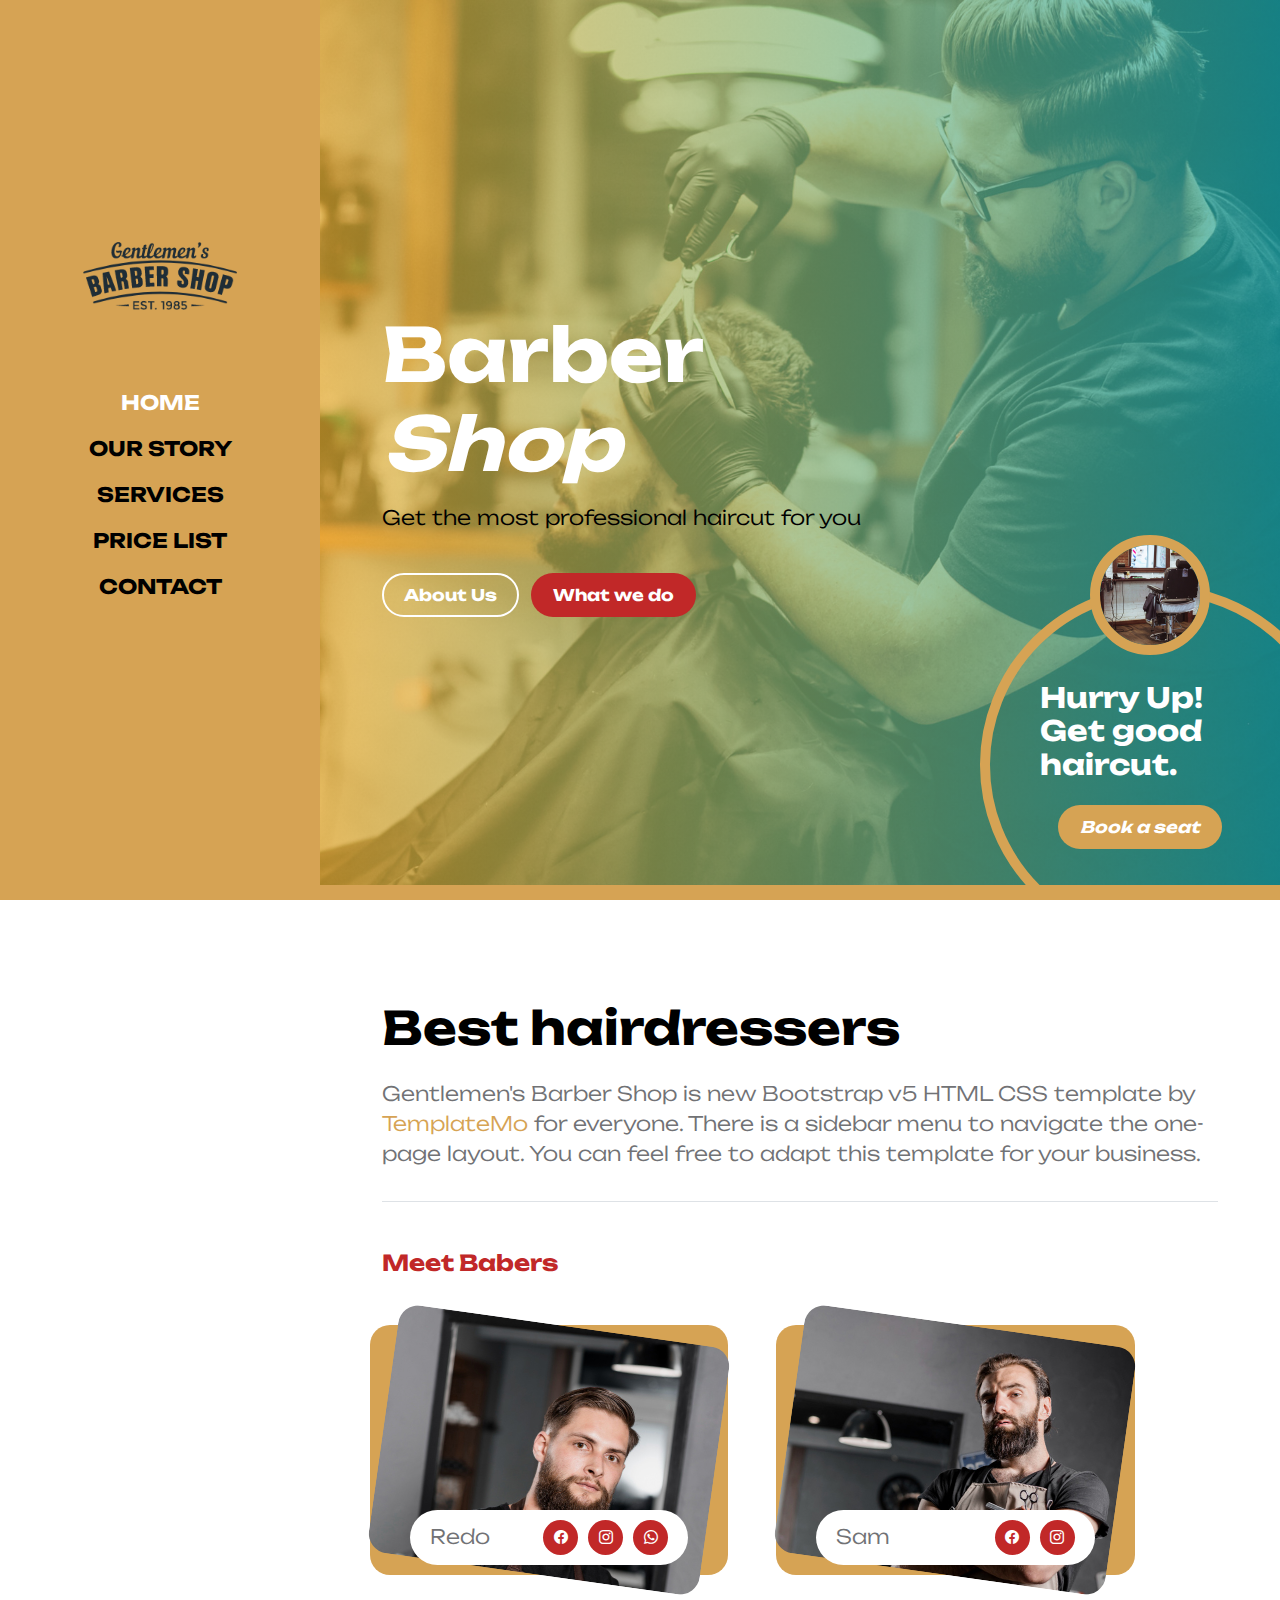
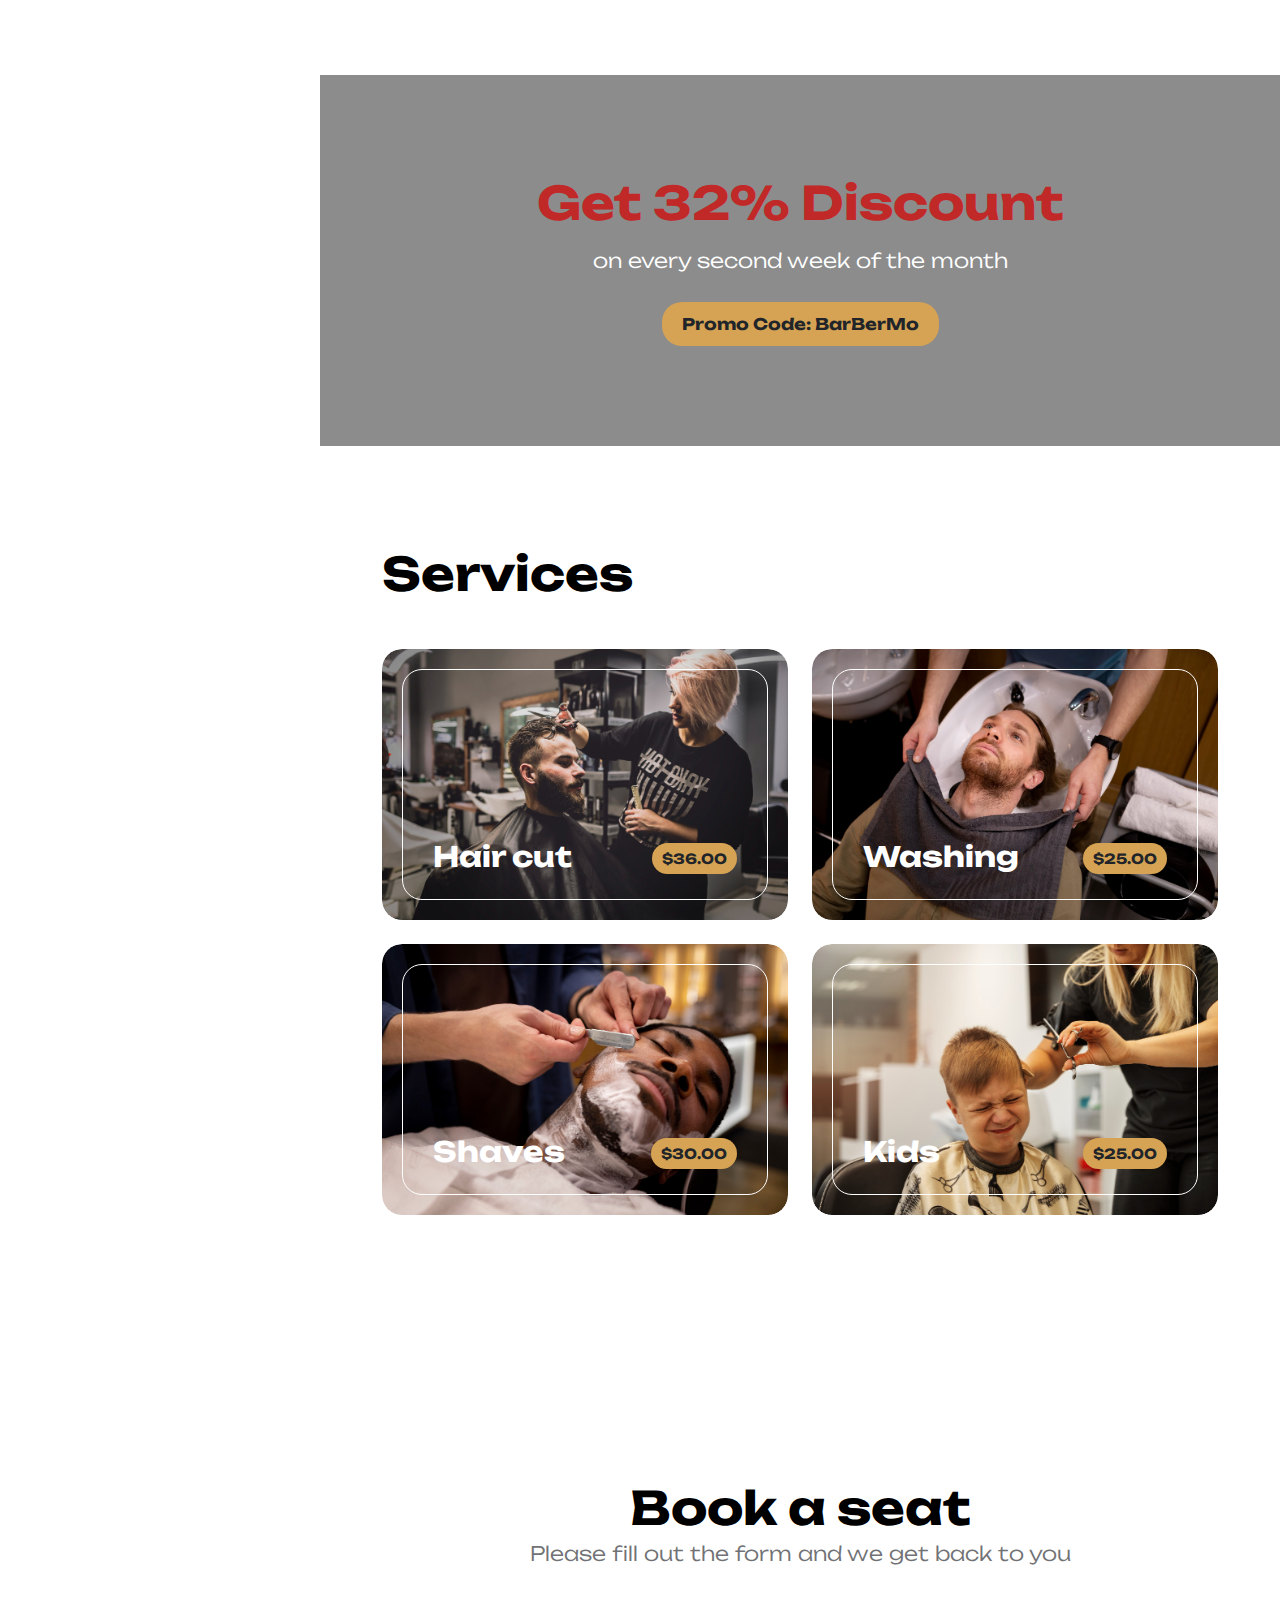
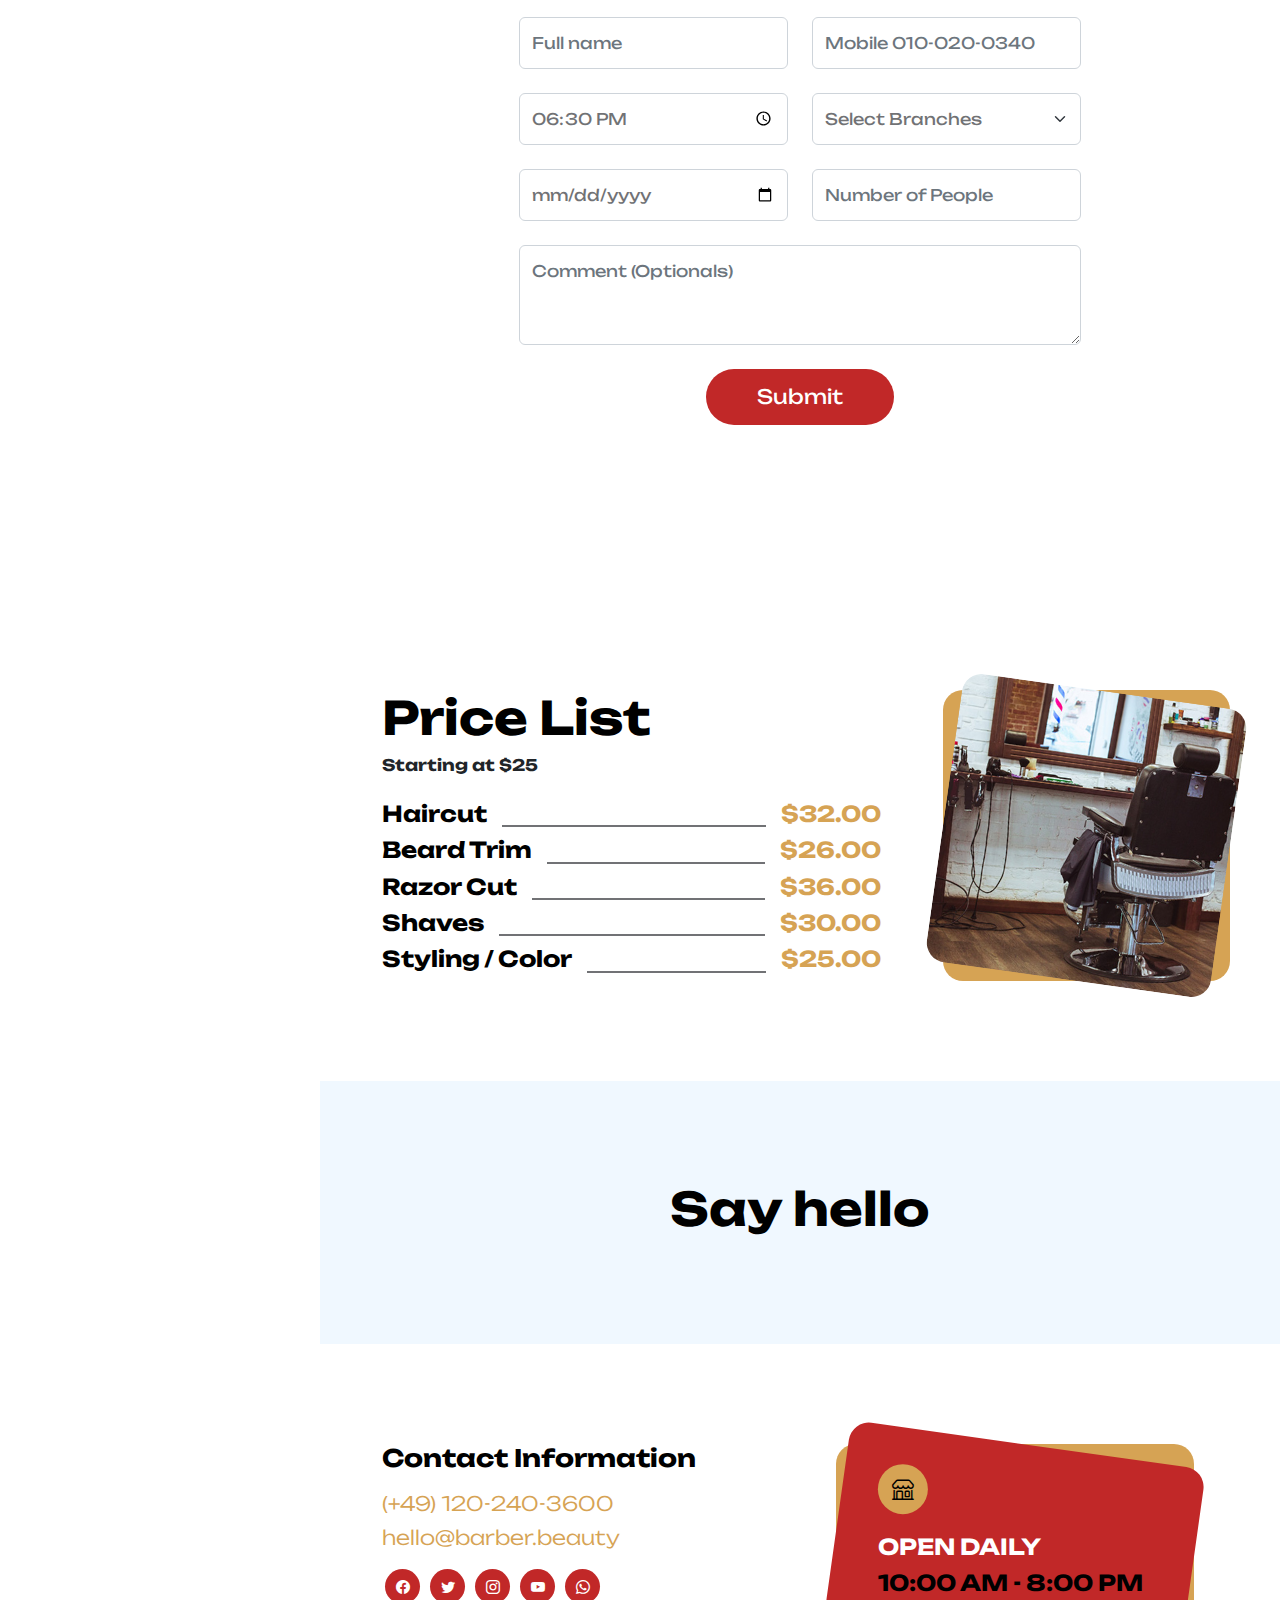
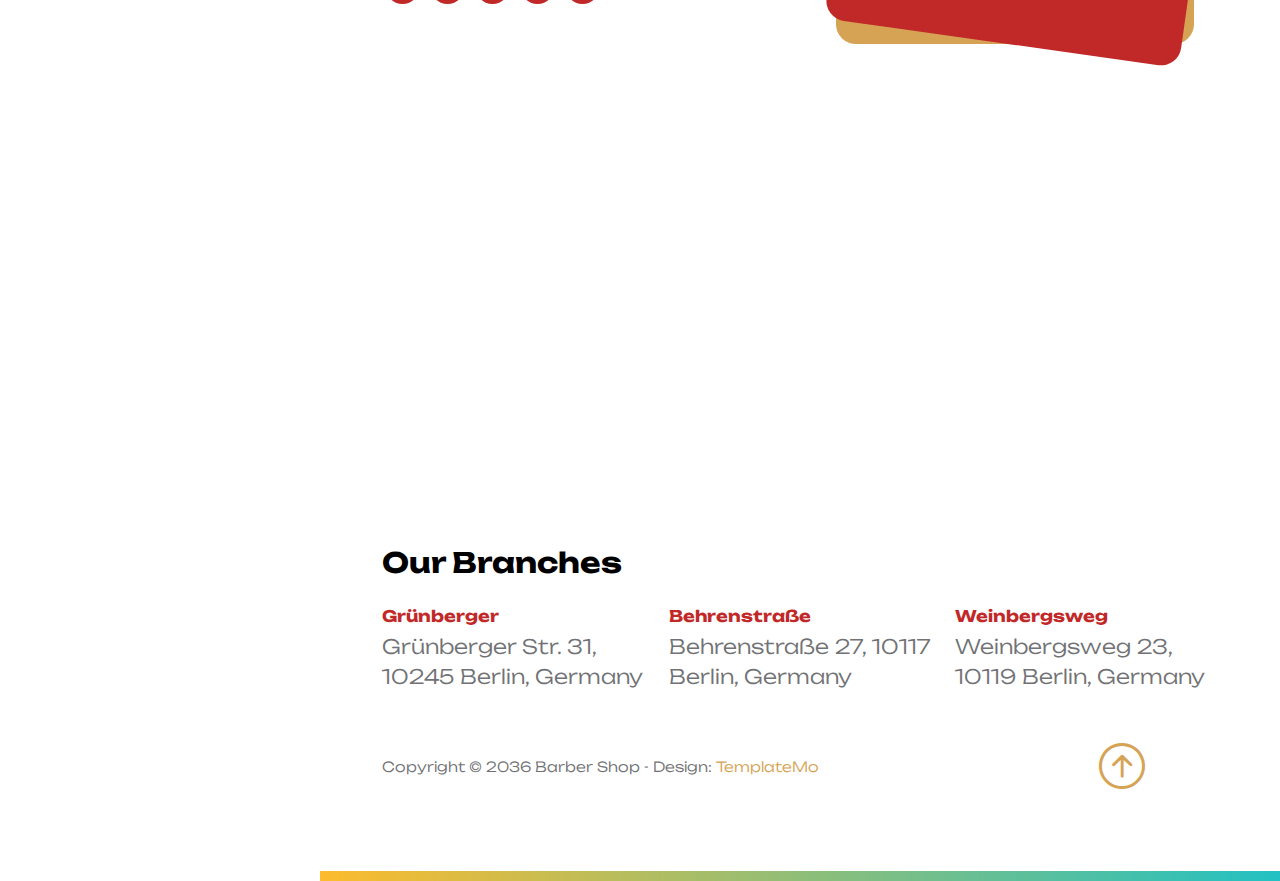
==== index.html @ 4028d5fe "Add files via upload" ====
<!doctype html>
<html lang="en">
    <head>
        <meta charset="utf-8">
        <meta name="viewport" content="width=device-width, initial-scale=1">

        <meta name="description" content="">
        <meta name="author" content="">

        <title>Gentlemen's Barber Shop - HTML CSS Template</title>

        <!-- CSS FILES -->        
        <link rel="preconnect" href="https://fonts.googleapis.com">
        
        <link rel="preconnect" href="https://fonts.gstatic.com" crossorigin>

        <link href="https://fonts.googleapis.com/css2?family=Unbounded:wght@300;500&display=swap" rel="stylesheet">

        <link href="css/bootstrap.min.css" rel="stylesheet">

        <link href="css/bootstrap-icons.css" rel="stylesheet">

        <link href="css/templatemo-barber-shop.css" rel="stylesheet">
<!--

TemplateMo 585 Barber Shop

https://templatemo.com/tm-585-barber-shop

-->
    </head>
    
    <body>

        <div class="container-fluid">
            <div class="row">

                <button class="navbar-toggler d-md-none collapsed" type="button" data-bs-toggle="collapse" data-bs-target="#sidebarMenu" aria-controls="sidebarMenu" aria-expanded="false" aria-label="Toggle navigation">
                    <span class="navbar-toggler-icon"></span>
                </button>

                <nav id="sidebarMenu" class="col-md-4 col-lg-3 d-md-block sidebar collapse p-0">

                    <div class="position-sticky sidebar-sticky d-flex flex-column justify-content-center align-items-center">
                        <a class="navbar-brand" href="index.html">
                            <img src="images/templatemo-barber-logo.png" class="logo-image img-fluid" align="">
                        </a>

                        <ul class="nav flex-column">
                            <li class="nav-item">
                                <a class="nav-link click-scroll" href="#section_1">Home</a>
                            </li>

                            <li class="nav-item">
                                <a class="nav-link click-scroll" href="#section_2">Our Story</a>
                            </li>

                            <li class="nav-item">
                                <a class="nav-link click-scroll" href="#section_3">Services</a>
                            </li>

                            <li class="nav-item">
                                <a class="nav-link click-scroll" href="#section_4">Price List</a>
                            </li>

                            <li class="nav-item">
                                <a class="nav-link click-scroll" href="#section_5">Contact</a>
                            </li>
                        </ul>
                    </div>
                </nav>
                
                <div class="col-md-8 ms-sm-auto col-lg-9 p-0">
                    <section class="hero-section d-flex justify-content-center align-items-center" id="section_1">

                            <div class="container">
                                <div class="row">

                                    <div class="col-lg-8 col-12">
                                        <h1 class="text-white mb-lg-3 mb-4"><strong>Barber <em>Shop</em></strong></h1>
                                        <p class="text-black">Get the most professional haircut for you</p>
                                        <br>
                                        <a class="btn custom-btn custom-border-btn custom-btn-bg-white smoothscroll me-2 mb-2" href="#section_2">About Us</a>

                                        <a class="btn custom-btn smoothscroll mb-2" href="#section_3">What we do</a>
                                    </div>
                                </div>
                            </div>

                            <div class="custom-block d-lg-flex flex-column justify-content-center align-items-center">
                                <img src="images/vintage-chair-barbershop.jpg" class="custom-block-image img-fluid" alt="">

                                <h4><strong class="text-white">Hurry Up! Get good haircut.</strong></h4>

                                <a href="#booking-section" class="smoothscroll btn custom-btn custom-btn-italic mt-3">Book a seat</a>
                            </div>
                    </section>


                    <section class="about-section section-padding" id="section_2">
                        <div class="container">
                            <div class="row">

                                <div class="col-lg-12 col-12 mx-auto">
                                    <h2 class="mb-4">Best hairdressers</h2>

                                    <div class="border-bottom pb-3 mb-5">
                                        <p>Gentlemen's Barber Shop is new Bootstrap v5 HTML CSS template by <a href="https://templatemo.com/page/1" target="_blank">TemplateMo</a> for everyone. There is a sidebar menu to navigate the one-page layout. You can feel free to adapt this template for your business.</p>
                                    </div>
                                </div>

                                    <h6 class="mb-5">Meet Babers</h6>

                                        <div class="col-lg-5 col-12 custom-block-bg-overlay-wrap me-lg-5 mb-5 mb-lg-0">
                                            <img src="images/barber/portrait-male-hairdresser-with-scissors.jpg" class="custom-block-bg-overlay-image img-fluid" alt="">

                                            <div class="team-info d-flex align-items-center flex-wrap">
                                                <p class="mb-0">Redo</p>

                                                <ul class="social-icon ms-auto">
                                                    <li class="social-icon-item">
                                                        <a href="#" class="social-icon-link bi-facebook">
                                                        </a>
                                                    </li>

                                                    <li class="social-icon-item">
                                                        <a href="#" class="social-icon-link bi-instagram">
                                                        </a>
                                                    </li>

                                                    <li class="social-icon-item">
                                                        <a href="#" class="social-icon-link bi-whatsapp">
                                                        </a>
                                                    </li>
                                                </ul>
                                            </div>
                                        </div>

                                        <div class="col-lg-5 col-12 custom-block-bg-overlay-wrap mt-4 mt-lg-0 mb-5 mb-lg-0">
                                            <img src="images/barber/portrait-mid-adult-bearded-male-barber-with-folded-arms.jpg" class="custom-block-bg-overlay-image img-fluid" alt="">

                                            <div class="team-info d-flex align-items-center flex-wrap">
                                                <p class="mb-0">Sam</p>

                                                <ul class="social-icon ms-auto">
                                                    <li class="social-icon-item">
                                                        <a href="#" class="social-icon-link bi-facebook">
                                                        </a>
                                                    </li>

                                                    <li class="social-icon-item">
                                                        <a href="#" class="social-icon-link bi-instagram">
                                                        </a>
                                                    </li>
                                                </ul>
                                            </div>
                                </div>

                            </div>
                        </div>
                    </section>

                    <section class="featured-section section-padding">
                        <div class="section-overlay"></div>

                        <div class="container">
                            <div class="row">

                                <div class="col-lg-10 col-12 mx-auto">
                                    <h2 class="mb-3">Get 32% Discount</h2>

                                    <p>on every second week of the month</p>

                                    <strong>Promo Code: BarBerMo</strong>
                                </div>

                            </div>
                        </div>
                    </section>


                    <section class="services-section section-padding" id="section_3">
                        <div class="container">
                            <div class="row">

                                <div class="col-lg-12 col-12">
                                    <h2 class="mb-5">Services</h2>
                                </div>

                                <div class="col-lg-6 col-12 mb-4">
                                    <div class="services-thumb">
                                        <img src="images/services/woman-cutting-hair-man-salon.jpg" class="services-image img-fluid" alt="">

                                        <div class="services-info d-flex align-items-end">
                                            <h4 class="mb-0">Hair cut</h4>

                                            <strong class="services-thumb-price">$36.00</strong>
                                        </div>
                                    </div>
                                </div>

                                <div class="col-lg-6 col-12 mb-4">
                                    <div class="services-thumb">
                                        <img src="images/services/hairdresser-grooming-their-client.jpg" class="services-image img-fluid" alt="">

                                        <div class="services-info d-flex align-items-end">
                                            <h4 class="mb-0">Washing</h4>

                                            <strong class="services-thumb-price">$25.00</strong>
                                        </div>
                                    </div>
                                </div>

                                <div class="col-lg-6 col-12 mb-4 mb-lg-0">
                                    <div class="services-thumb">
                                        <img src="images/services/hairdresser-grooming-client.jpg" class="services-image img-fluid" alt="">

                                        <div class="services-info d-flex align-items-end">
                                            <h4 class="mb-0">Shaves</h4>

                                            <strong class="services-thumb-price">$30.00</strong>
                                        </div>
                                    </div>
                                </div>

                                <div class="col-lg-6 col-12">
                                    <div class="services-thumb">
                                        <img src="images/services/boy-getting-haircut-salon-front-view.jpg" class="services-image img-fluid" alt="">

                                        <div class="services-info d-flex align-items-end">
                                            <h4 class="mb-0">Kids</h4>

                                            <strong class="services-thumb-price">$25.00</strong>
                                        </div>
                                    </div>
                                </div>

                            </div>
                        </div>
                    </section>

                    <section class="booking-section section-padding" id="booking-section">
                    <div class="container">
                        <div class="row">

                            <div class="col-lg-10 col-12 mx-auto">
                                <form action="#" method="post" class="custom-form booking-form" id="bb-booking-form" role="form">
                                    <div class="text-center mb-5">
                                        <h2 class="mb-1">Book a seat</h2>

                                        <p>Please fill out the form and we get back to you</p>
                                    </div>

                                    <div class="booking-form-body">
                                        <div class="row">

                                            <div class="col-lg-6 col-12">
                                                <input type="text" name="bb-name" id="bb-name" class="form-control" placeholder="Full name" required>
                                            </div>

                                            <div class="col-lg-6 col-12">
                                                <input type="tel" class="form-control" name="bb-phone" placeholder="Mobile 010-020-0340" pattern="[0-9]{3}-[0-9]{3}-[0-9]{4}" required="">
                                            </div>
                                        
                                            <div class="col-lg-6 col-12">
                                                <input class="form-control" type="time" name="bb-time" value="18:30" />
                                            </div>

                                            <div class="col-lg-6 col-12">
                                                <select class="form-select form-control" name="bb-branch" id="bb-branch" aria-label="Default select example">
                                                    <option selected="">Select Branches</option>
                                                    <option value="Grünberger">Grünberger</option>
                                                    <option value="Behrenstraße">Behrenstraße</option>
                                                    <option value="Weinbergsweg">Weinbergsweg</option>
                                                </select>

                                            </div>
                                            <div class="col-lg-6 col-12">
                                                <input type="date" name="bb-date" id="bb-date" class="form-control" placeholder="Date" required>
                                            </div>

                                            <div class="col-lg-6 col-12">
                                                <input type="number" name="bb-number" id="bb-number" class="form-control" placeholder="Number of People" required>
                                            </div>
                                        </div>

                                        <textarea name="bb-message" rows="3" class="form-control" id="bb-message" placeholder="Comment (Optionals)"></textarea>

                                        <div class="col-lg-4 col-md-10 col-8 mx-auto">
                                            <button type="submit" class="form-control">Submit</button>
                                        </div>
                                    </div>
                                </form>
                        </div>
                    </div>
                </section>


                    <section class="price-list-section section-padding" id="section_4">
                        <div class="container">
                            <div class="row">

                                <div class="col-lg-8 col-12">
                                    <div class="price-list-thumb-wrap">
                                        <div class="mb-4">
                                            <h2 class="mb-2">Price List</h2>

                                            <strong>Starting at $25</strong>
                                        </div>

                                        <div class="price-list-thumb">
                                            <h6 class="d-flex">
                                                Haircut
                                                <span class="price-list-thumb-divider"></span>

                                                <strong>$32.00</strong>
                                            </h6>
                                        </div>

                                        <div class="price-list-thumb">
                                            <h6 class="d-flex">
                                                Beard Trim
                                                <span class="price-list-thumb-divider"></span>

                                                <strong>$26.00</strong>
                                            </h6>
                                        </div>

                                        <div class="price-list-thumb">
                                            <h6 class="d-flex">
                                                Razor Cut
                                                <span class="price-list-thumb-divider"></span>

                                                <strong>$36.00</strong>
                                            </h6>
                                        </div>

                                        <div class="price-list-thumb">
                                            <h6 class="d-flex">
                                                Shaves
                                                <span class="price-list-thumb-divider"></span>

                                                <strong>$30.00</strong>
                                            </h6>
                                        </div>

                                        <div class="price-list-thumb">
                                            <h6 class="d-flex">
                                                Styling / Color
                                                <span class="price-list-thumb-divider"></span>

                                                <strong>$25.00</strong>
                                            </h6>
                                        </div>
                                    </div>
                                </div>

                                <div class="col-lg-4 col-12 custom-block-bg-overlay-wrap mt-5 mb-5 mb-lg-0 mt-lg-0 pt-3 pt-lg-0">
                                    <img src="images/vintage-chair-barbershop.jpg" class="custom-block-bg-overlay-image img-fluid" alt="">
                                </div>

                            </div>
                        </div>
                    </section>


                <section class="contact-section" id="section_5">
                    <div class="section-padding section-bg">
                        <div class="container">
                            <div class="row">   

                                <div class="col-lg-8 col-12 mx-auto">
                                    <h2 class="text-center">Say hello</h2>
                                </div>
                            </div>
                        </div>
                    </div>

                    <div class="section-padding">
                        <div class="container">
                            <div class="row">

                                <div class="col-lg-6 col-12">
                                    <h5 class="mb-3"><strong>Contact</strong> Information</h5>

                                    <p class="text-white d-flex mb-1">
                                        <a href="tel: 120-240-3600" class="site-footer-link">
                                            (+49) 
                                            120-240-3600
                                        </a>
                                    </p>

                                    <p class="text-white d-flex">
                                        <a href="mailto:info@yourgmail.com" class="site-footer-link">
                                            hello@barber.beauty
                                        </a>
                                    </p>

                                    <ul class="social-icon">
                                        <li class="social-icon-item">
                                            <a href="#" class="social-icon-link bi-facebook">
                                            </a>
                                        </li>
            
                                        <li class="social-icon-item">
                                            <a href="#" class="social-icon-link bi-twitter">
                                            </a>
                                        </li>
            
                                        <li class="social-icon-item">
                                            <a href="#" class="social-icon-link bi-instagram">
                                            </a>
                                        </li>

                                        <li class="social-icon-item">
                                            <a href="#" class="social-icon-link bi-youtube">
                                            </a>
                                        </li>

                                        <li class="social-icon-item">
                                            <a href="#" class="social-icon-link bi-whatsapp">
                                            </a>
                                        </li>
                                    </ul>
                                </div>

                                <div class="col-lg-5 col-12 contact-block-wrap mt-5 mt-lg-0 pt-4 pt-lg-0 mx-auto">
                                    <div class="contact-block">
                                        <h6 class="mb-0">
                                            <i class="custom-icon bi-shop me-3"></i>

                                            <strong>Open Daily</strong>

                                            <span class="ms-auto">10:00 AM - 8:00 PM</span>
                                        </h6>
                                    </div>
                                </div>

                                <div class="col-lg-12 col-12 mx-auto mt-5 pt-5">
                                    <iframe class="google-map" src="https://www.google.com/maps/embed?pb=!1m18!1m12!1m3!1d7702.122299518348!2d13.396786616231472!3d52.531268574169616!2m3!1f0!2f0!3f0!3m2!1i1024!2i768!4f13.1!3m3!1m2!1s0x47a85180d9075183%3A0xbba8c62c3dc41a7d!2sBarbabella%20Barbershop!5e1!3m2!1sen!2sth!4v1673886261201!5m2!1sen!2sth" width="100%" height="300" style="border:0;" allowfullscreen="" loading="lazy" referrerpolicy="no-referrer-when-downgrade"></iframe>
                                </div>

                            </div>
                        </div>
                    </div>
                </section>

                <footer class="site-footer">
                    <div class="container">
                        <div class="row">

                            <div class="col-lg-12 col-12">
                                <h4 class="site-footer-title mb-4">Our Branches</h4>
                            </div>

                            <div class="col-lg-4 col-md-6 col-11">
                                <div class="site-footer-thumb">
                                    <strong class="mb-1">Grünberger</strong>

                                    <p>Grünberger Str. 31, 10245 Berlin, Germany</p>
                                </div>
                            </div>

                            <div class="col-lg-4 col-md-6 col-11">
                                <div class="site-footer-thumb">
                                    <strong class="mb-1">Behrenstraße</strong>

                                    <p>Behrenstraße 27, 10117 Berlin, Germany</p>
                                </div>
                            </div>

                            <div class="col-lg-4 col-md-6 col-11">
                                <strong class="mb-1">Weinbergsweg</strong>

                                <p>Weinbergsweg 23, 10119 Berlin, Germany</p>
                            </div>
                        </div>
                    </div>

                    <div class="site-footer-bottom">
                        <div class="container">
                            <div class="row align-items-center">

                                <div class="col-lg-8 col-12 mt-4">
                                    <p class="copyright-text mb-0">Copyright © 2036 Barber Shop 
                                    - Design: <a href="https://templatemo.com" rel="nofollow" target="_blank">TemplateMo</a></p>
                                </div>

                                <div class="col-lg-2 col-md-3 col-3 mt-lg-4 ms-auto">
                                    <a href="#section_1" class="back-top-icon smoothscroll" title="Back Top">
                                        <i class="bi-arrow-up-circle"></i>
                                    </a>
                                </div>

                            </div>
                        </div>
                    </div>
                </footer>
            </div>

        <!-- JAVASCRIPT FILES -->
        <script src="js/jquery.min.js"></script>
        <script src="js/bootstrap.min.js"></script>
        <script src="js/click-scroll.js"></script>
        <script src="js/custom.js"></script>

    </body>
</html>
---- css/templatemo-barber-shop.css ----
/*

TemplateMo 585 Barber Shop

https://templatemo.com/tm-585-barber-shop

*/


/*---------------------------------------
  CUSTOM PROPERTIES ( VARIABLES )             
-----------------------------------------*/
:root {
  --white-color:                  #ffffff;
  --primary-color:                #d6a354;
  --secondary-color:              #c12828;
  --section-bg-color:             #f0f8ff;
  --custom-btn-bg-color:          #c12828;
  --custom-btn-bg-hover-color:    #FDBB2D;
  --dark-color:                   #000000;
  --p-color:                      #717275;
  --border-color:                 #7fffd4;
  --link-hover-color:             #B22727;

  --body-font-family:             'Unbounded', cursive;

  --h1-font-size:                 74px;
  --h2-font-size:                 46px;
  --h3-font-size:                 32px;
  --h4-font-size:                 28px;
  --h5-font-size:                 24px;
  --h6-font-size:                 22px;
  --p-font-size:                  20px;
  --btn-font-size:                16px;
  --copyright-font-size:          14px;

  --border-radius-large:          100px;
  --border-radius-medium:         20px;
  --border-radius-small:          10px;

  --font-weight-thin:             200;
  --font-weight-light:            300;
  --font-weight-normal:           400;
  --font-weight-bold:             700;
}

body {
  background-color: var(--white-color);
  font-family: var(--body-font-family); 
}


/*---------------------------------------
  TYPOGRAPHY               
-----------------------------------------*/

h2,
h3,
h4,
h5,
h6 {
  color: var(--dark-color);
}

h1,
h2,
h3,
h4,
h5,
h6 {
  font-weight: var(--font-weight-bold);
}

h1 {
  font-size: var(--h1-font-size);
}

h2 {
  font-size: var(--h2-font-size);
}

h3 {
  font-size: var(--h3-font-size);
}

h4 {
  font-size: var(--h4-font-size);
}

h5 {
  font-size: var(--h5-font-size);
}

h6 {
  font-size: var(--h6-font-size);
}

p {
  color: var(--p-color);
  font-size: var(--p-font-size);
  font-weight: var(--font-weight-light);
}

ul li {
  color: var(--p-color);
  font-size: var(--p-font-size);
  font-weight: var(--font-weight-light);
}

a, 
button {
  touch-action: manipulation;
  transition: all 0.3s;
}

a {
  display: inline-block;
  color: var(--primary-color);
  text-decoration: none;
}

a:hover {
  color: var(--link-hover-color);
}

b,
strong {
  font-weight: var(--font-weight-bold);
}


/*---------------------------------------
  SECTION               
-----------------------------------------*/
.section-padding {
  padding: 100px 50px;
}

.section-bg {
  background-color: var(--section-bg-color);
}

.section-overlay {
  background-color: var(--dark-color);
  position: absolute;
  top: 0;
  left: 0;
  pointer-events: none;
  width: 100%;
  height: 100%;
  opacity: 0.45;
}

.section-overlay + .container {
  position: relative;
}

.back-top-icon {
  font-size: var(--h2-font-size);
}


/*---------------------------------------
  CUSTOM BLOCK BACKGROUND OVERLAY               
-----------------------------------------*/
.custom-block-bg-overlay-wrap {
  background: var(--primary-color);
  border-radius: var(--border-radius-medium);
  transition: all 0.3s ease;
}

.custom-block-bg-overlay-wrap:hover {
  background: linear-gradient(90deg, #FDBB2D 0%, #22C1C3 100%);
  transform: scale(1.05);
}

.custom-block-bg-overlay-image {
  border-radius: var(--border-radius-medium);
  display: block;
  margin: auto;
  height: 100%;
  object-fit: cover;
  transform: rotate(8deg);
}

.custom-block-bg-overlay-wrap:hover .team-info {
  bottom: 10px;
}


/*---------------------------------------
  CUSTOM BUTTON               
-----------------------------------------*/
.custom-btn {
  background: var(--custom-btn-bg-color);
  border: 2px solid transparent;
  border-radius: var(--border-radius-large);
  color: var(--white-color);
  font-size: var(--btn-font-size);
  font-weight: var(--font-weight-bold);
  line-height: normal;
  transition: all 0.3s;
  padding: 10px 20px;
}

.custom-btn:hover {
  background: var(--custom-btn-bg-hover-color);
  color: var(--white-color);
}

.custom-border-btn {
  background: transparent;
  border: 2px solid var(--custom-btn-bg-color);
  color: var(--custom-btn-bg-color);
}

.custom-btn-bg-white {
  border-color: var(--white-color);
  color: var(--white-color);
}

.custom-btn-italic {
  font-style: italic;
}


/*---------------------------------------
  NAVIGATION              
-----------------------------------------*/
.sidebar {
  background: var(--primary-color);
  background-repeat: no-repeat;
  background-size: cover;
  background-position: center;
  position: fixed;
  top: 0;
  bottom: 0;
  left: 0;
  z-index: 100;
  padding: 50px 0 0;
}

.sidebar-sticky {
  height: calc(100vh - 48px);
  overflow-x: hidden;
  overflow-y: auto;
  text-align: center;
  position: relative;
}

.navbar {
  background: transparent;
  z-index: 9;
}

.logo-image {
  width: 154px;
  height: auto;
  margin-bottom: 70px;
}

#sidebarMenu .nav-link {
  color: var(--dark-color);
  font-size: var(--p-font-size);
  font-weight: var(--font-weight-bold);
  text-transform: uppercase;
  position: relative;
}

#sidebarMenu .nav-link.active, 
#sidebarMenu .nav-link:hover {
  color: var(--white-color);
}

.navbar-toggler {
  background: var(--primary-color);
  border-radius: var(--border-radius-large);
  position: fixed;
  top: 0;
  bottom: 0;
  right: 0;
  z-index: 222;
  border: 0;
  padding: 0;
  cursor: pointer;
  margin: 25px;
  width: 55px;
  height: 55px;
  outline: none;
}

.navbar-toggler:focus {
  outline: none;
  box-shadow: none;
}

.navbar-toggler[aria-expanded="true"] .navbar-toggler-icon {
  background: transparent;
}

.navbar-toggler[aria-expanded="true"] .navbar-toggler-icon:before,
.navbar-toggler[aria-expanded="true"] .navbar-toggler-icon:after {
  transition: top 300ms 50ms ease, -webkit-transform 300ms 350ms ease;
  transition: top 300ms 50ms ease, transform 300ms 350ms ease;
  transition: top 300ms 50ms ease, transform 300ms 350ms ease, -webkit-transform 300ms 350ms ease;
  top: 0;
}

.navbar-toggler[aria-expanded="true"] .navbar-toggler-icon:before {
  transform: rotate(45deg);
}

.navbar-toggler[aria-expanded="true"] .navbar-toggler-icon:after {
  transform: rotate(-45deg);
}

.navbar-toggler .navbar-toggler-icon {
  background: var(--white-color);
  transition: background 10ms 300ms ease;
  display: block;
  margin: auto;
  width: 25px;
  height: 2px;
  position: relative;
}

.navbar-toggler .navbar-toggler-icon:before,
.navbar-toggler .navbar-toggler-icon:after {
  transition: top 300ms 350ms ease, -webkit-transform 300ms 50ms ease;
  transition: top 300ms 350ms ease, transform 300ms 50ms ease;
  transition: top 300ms 350ms ease, transform 300ms 50ms ease, -webkit-transform 300ms 50ms ease;
  position: absolute;
  right: 0;
  left: 0;
  background: var(--white-color);
  width: 25px;
  height: 2px;
  content: '';
}

.navbar-toggler .navbar-toggler-icon::before {
  top: -8px;
}

.navbar-toggler .navbar-toggler-icon::after {
  top: 8px;
}


/*---------------------------------------
  HERO        
-----------------------------------------*/
.hero-section {
  background-image: url('../images/client-doing-hair-cut-barber-shop-salon.jpg');
  background-repeat: no-repeat;
  background-attachment: fixed;
  background-size: cover;
  background-position: center;
  position: relative;
  overflow: hidden;
  padding: 50px;
  padding-bottom: 0;
  min-height: 665px;
  border-bottom: 15px solid var(--primary-color);
}

@media screen and (min-width: 991px) {
  .hero-section {
    height: calc(100vh - 0px);
  }
}

.hero-section::after {
  content: "";
  background: linear-gradient(90deg, #FDBB2D 0%, #22C1C3 100%);
  position: absolute;
  top: 0;
  right: 0;
  bottom: 0;
  left: 0;
  opacity: 0.65;
}

.hero-section .container {
  position: relative;
  z-index: 2;
}

.custom-block {
  border: 10px solid var(--primary-color);
  border-radius: 100%;
  position: absolute;
  z-index: 2;
  bottom: -60px;
  right: -60px;
  padding: 50px 90px 50px 50px;
  width: 360px;
  height: 360px;
}

.custom-block .custom-btn {
  background: var(--primary-color);
}

.custom-block .custom-btn:hover {
  background: var(--secondary-color);
}

.custom-block-image {
  border: 10px solid var(--primary-color);
  border-radius: 100%;
  position: absolute;
  top: -60px;
  right: 20px;
  left: 0;
  width: 120px;
  height: 120px;
  margin: auto;
  object-fit: cover;
}


/*---------------------------------------
  ABOUT              
-----------------------------------------*/
.about-section h6 {
  color: var(--secondary-color);
}

.about-section .custom-block-bg-overlay-image {
  width: 100%;
  max-height: 250px;
}

.about-section .custom-block-bg-overlay-wrap {
  position: relative;
}

.team-info {
  background: var(--white-color);
  border-radius: var(--border-radius-large);
  position: absolute;
  bottom: 0;
  right: 0;
  left: 0;
  margin: 10px 40px;
  padding: 10px 17px 10px 20px;
  transition: all 0.3s ease;
}


/*---------------------------------------
  FEATURED               
-----------------------------------------*/
.featured-section {
  background-image: url('../images/barber-customer-giving-high-five.jpg');
  background-repeat: no-repeat;
  background-attachment: fixed;
  background-size: cover;
  position: relative;
  text-align: center;
}

.featured-section h2 {
  color: var(--secondary-color);
}

.featured-section p {
  color: var(--white-color);
}

.featured-section strong {
  background: var(--primary-color);
  border-radius: var(--border-radius-medium);
  display: inline-block;
  margin-top: 10px;
  padding: 10px 20px;
}


/*---------------------------------------
  SERVICES             
-----------------------------------------*/
.services-thumb {
  border-radius: var(--border-radius-medium);
  position: relative;
  overflow: hidden;
}

.services-thumb:hover .services-info {
  border-color: var(--primary-color);
  border-width: 5px;
}

.services-thumb:hover .services-image {
  transform: scale(1.05);
}

.services-image {
  border-radius: var(--border-radius-medium);
  display: block;
  margin: auto;
  transition: all 0.3s;
}

.services-thumb-price {
  background: var(--primary-color);
  border-radius: var(--border-radius-medium);
  font-size: var(--copyright-font-size);
  margin-left: auto;
  padding: 5px 10px;
}

.services-info {
  border-radius: var(--border-radius-medium);
  border: 1px solid var(--white-color);
  position: absolute;
  top: 0;
  bottom: 0;
  right: 0;
  left: 0;
  margin: 20px;
  padding: 25px 30px;
  transition: all 0.3s ease;
}

.services-info h4 {
  color: var(--white-color);
}


/*---------------------------------------
  PRICE LIST             
-----------------------------------------*/
.price-list-section {
  padding-top: 100px;
  padding-bottom: 100px;
}

.price-list-thumb-wrap {
  padding-right: 50px;
}

.price-list-thumb {
  margin-bottom: 10px;
}

.price-list-thumb:last-child {
  margin-bottom: 0;
}

.price-list-thumb h6 strong {
  color: var(--primary-color);
}

.price-list-thumb-divider {
  background: var(--p-color);
  flex: auto;
  height: 2px;
  margin: auto 15px 0;
}

.price-list-section .custom-block-bg-overlay-wrap {
  padding: 0;
}


/*---------------------------------------
  BOOKING               
-----------------------------------------*/
.booking-section {
  background-image: url('../images/vintage-chair-barbershop.jpg');
  background-repeat: no-repeat;
  background-attachment: fixed;
  background-size: cover;
  background-position: center;
}

.booking-form {
  background: var(--white-color);
  border-radius: var(--border-radius-medium);
  padding: 65px;
}


/*---------------------------------------
  CONTACT               
-----------------------------------------*/
.google-map {
  border-radius: var(--border-radius-medium);
  filter: hue-rotate(45deg);
}

.contact-block-wrap {
  background: var(--primary-color);
  border-radius: var(--border-radius-medium);
  padding: 0;
  min-height: 200px;
}

.contact-block {
  background: var(--secondary-color);
  border-radius: var(--border-radius-medium);
  transform: rotate(8deg);
  height: 100%;
  padding: 20px 40px;
}

.contact-block h6 {
  transform: rotate(-8deg);
}

.contact-block .custom-icon {
  background: var(--primary-color);
  border-radius: var(--border-radius-large);
  display: block;
  width: 50px;
  height: 50px;
  line-height: 50px;
  text-align: center;
  position: relative;
}

.contact-block strong {
  display: block;
  color: var(--white-color);
  text-transform: uppercase;
  margin-top: 20px;
  margin-bottom: 10px;
}


/*---------------------------------------
  CUSTOM FORM               
-----------------------------------------*/
.custom-form .form-control {
  color: var(--p-color);
  margin-bottom: 24px;
  padding-top: 13px;
  padding-bottom: 13px;
  outline: none;
  transition: all 0.3s;
}

.custom-form .form-control:hover,
.custom-form .form-control:focus {
  background: var(--section-bg-color);
  border-color: transparent;
}

.custom-form button[type="submit"] {
  background: var(--custom-btn-bg-color);
  border: none;
  border-radius: var(--border-radius-large);
  color: var(--white-color);
  font-size: var(--p-font-size);
  font-weight: var(--font-weight-medium);
  transition: all 0.3s;
  margin-bottom: 0;
}

.custom-form button[type="submit"]:hover,
.custom-form button[type="submit"]:focus {
  background: var(--custom-btn-bg-hover-color);
  border-color: transparent;
}


/*---------------------------------------
  SITE FOOTER              
-----------------------------------------*/
.site-footer {
  position: relative;
  padding: 80px 50px;
  padding-top: 0;
}

.site-footer::after {
  content: "";
  background: linear-gradient(90deg, #FDBB2D 0%, #22C1C3 100%);
  position: absolute;
  right: 0;
  bottom: 0;
  left: 0;
  width: 100%;
  height: 10px;
}

.site-footer-links {
  padding-left: 0;
}

.site-footer-link-item {
  list-style: none;
  display: inline-block;
  margin-right: 15px;
}

.site-footer strong {
  display: block;
  color: var(--secondary-color);
}

.copyright-text {
  font-size: var(--copyright-font-size);
}


/*---------------------------------------
  SOCIAL ICON               
-----------------------------------------*/
.social-icon {
  margin: 0;
  padding: 0;
}

.social-icon-item {
  list-style: none;
  display: inline-block;
  vertical-align: top;
}

.social-icon-link {
  background: var(--secondary-color);
  border-radius: var(--border-radius-large);
  color: var(--white-color);
  font-size: var(--copyright-font-size);
  display: block;
  margin: 0 3px;
  text-align: center;
  width: 35px;
  height: 35px;
  line-height: 36px;
  transition: background 0.2s, color 0.2s;
}

.social-icon-link:hover {
  background: var(--primary-color);
  color: var(--white-color);
}

.social-icon-link span {
  display: block;
}


/*---------------------------------------
  RESPONSIVE STYLES               
-----------------------------------------*/
@media screen and (max-width: 1200px) {
  h1 {
    font-size: 62px;
  }
}

@media screen and (max-width: 991px) {
  h1 {
    font-size: 54px;
  }

  h2 {
    font-size: 36px;
  }

  h3 {
    font-size: 32px;
  }

  h4 {
    font-size: 28px;
  }

  h5 {
    font-size: 20px;
  }

  h6 {
    font-size: 18px;
  }

  .section-padding,
  .hero-section {
    padding: 50px 25px;
  }

  .custom-block {
    display: none;
  }
  
  .navbar {
    background-color: var(--dark-color);
  }

  .navbar-expand-lg .navbar-nav {
    padding-bottom: 30px;
  }

  .navbar-expand-lg .navbar-nav .nav-link {
    padding: 0;
  }

  .booking-form {
    padding: 45px;
  }
}

@media screen and (max-width: 767px) {
  .custom-btn {
    font-size: 14px;
    padding: 10px 20px;
  }
}

@media screen and (max-width: 480px) {
  h1 {
    font-size: 38px;
  }

  h2 {
    font-size: 28px;
  }

  h3 {
    font-size: 26px;
  }

  h4 {
    font-size: 22px;
  }

  h5 {
    font-size: 20px;
  }

  .services-info h4 {
    font-size: 20px;
  }

  .booking-form {
    padding: 35px;
  }
}
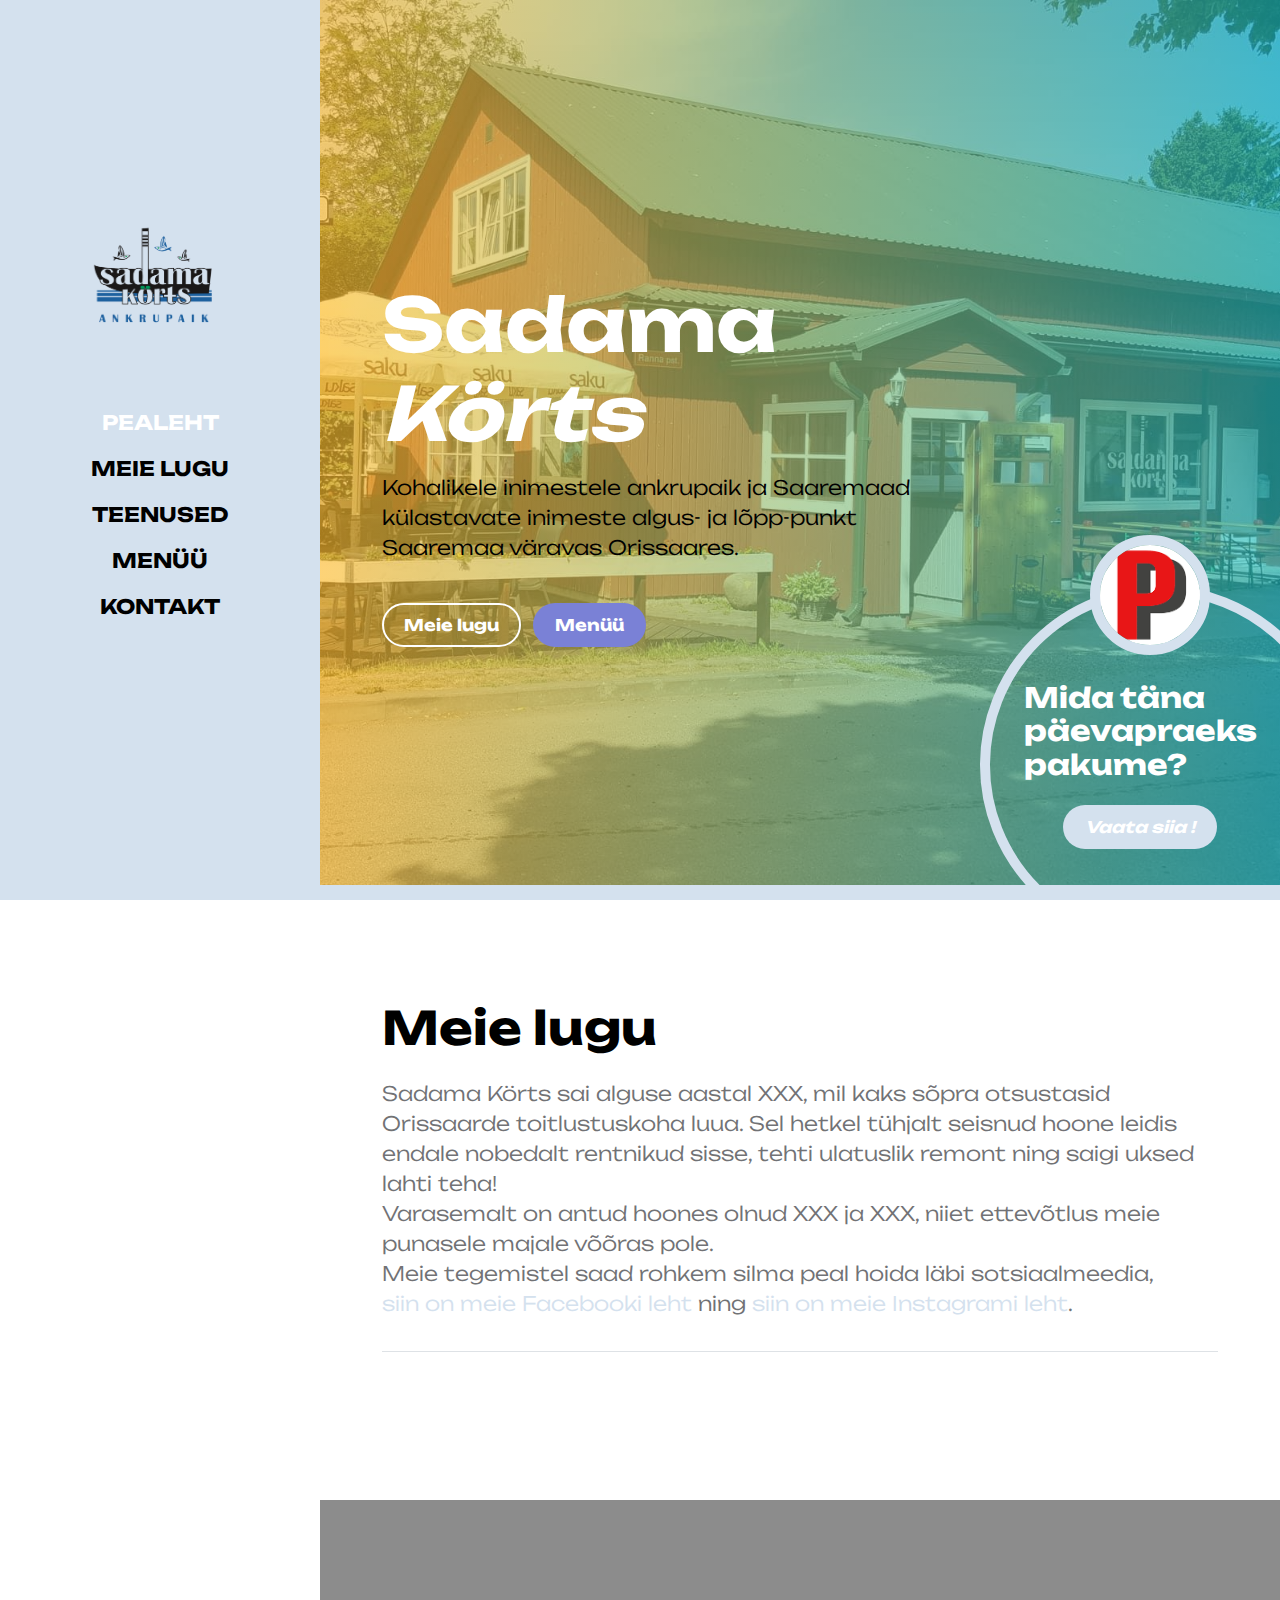
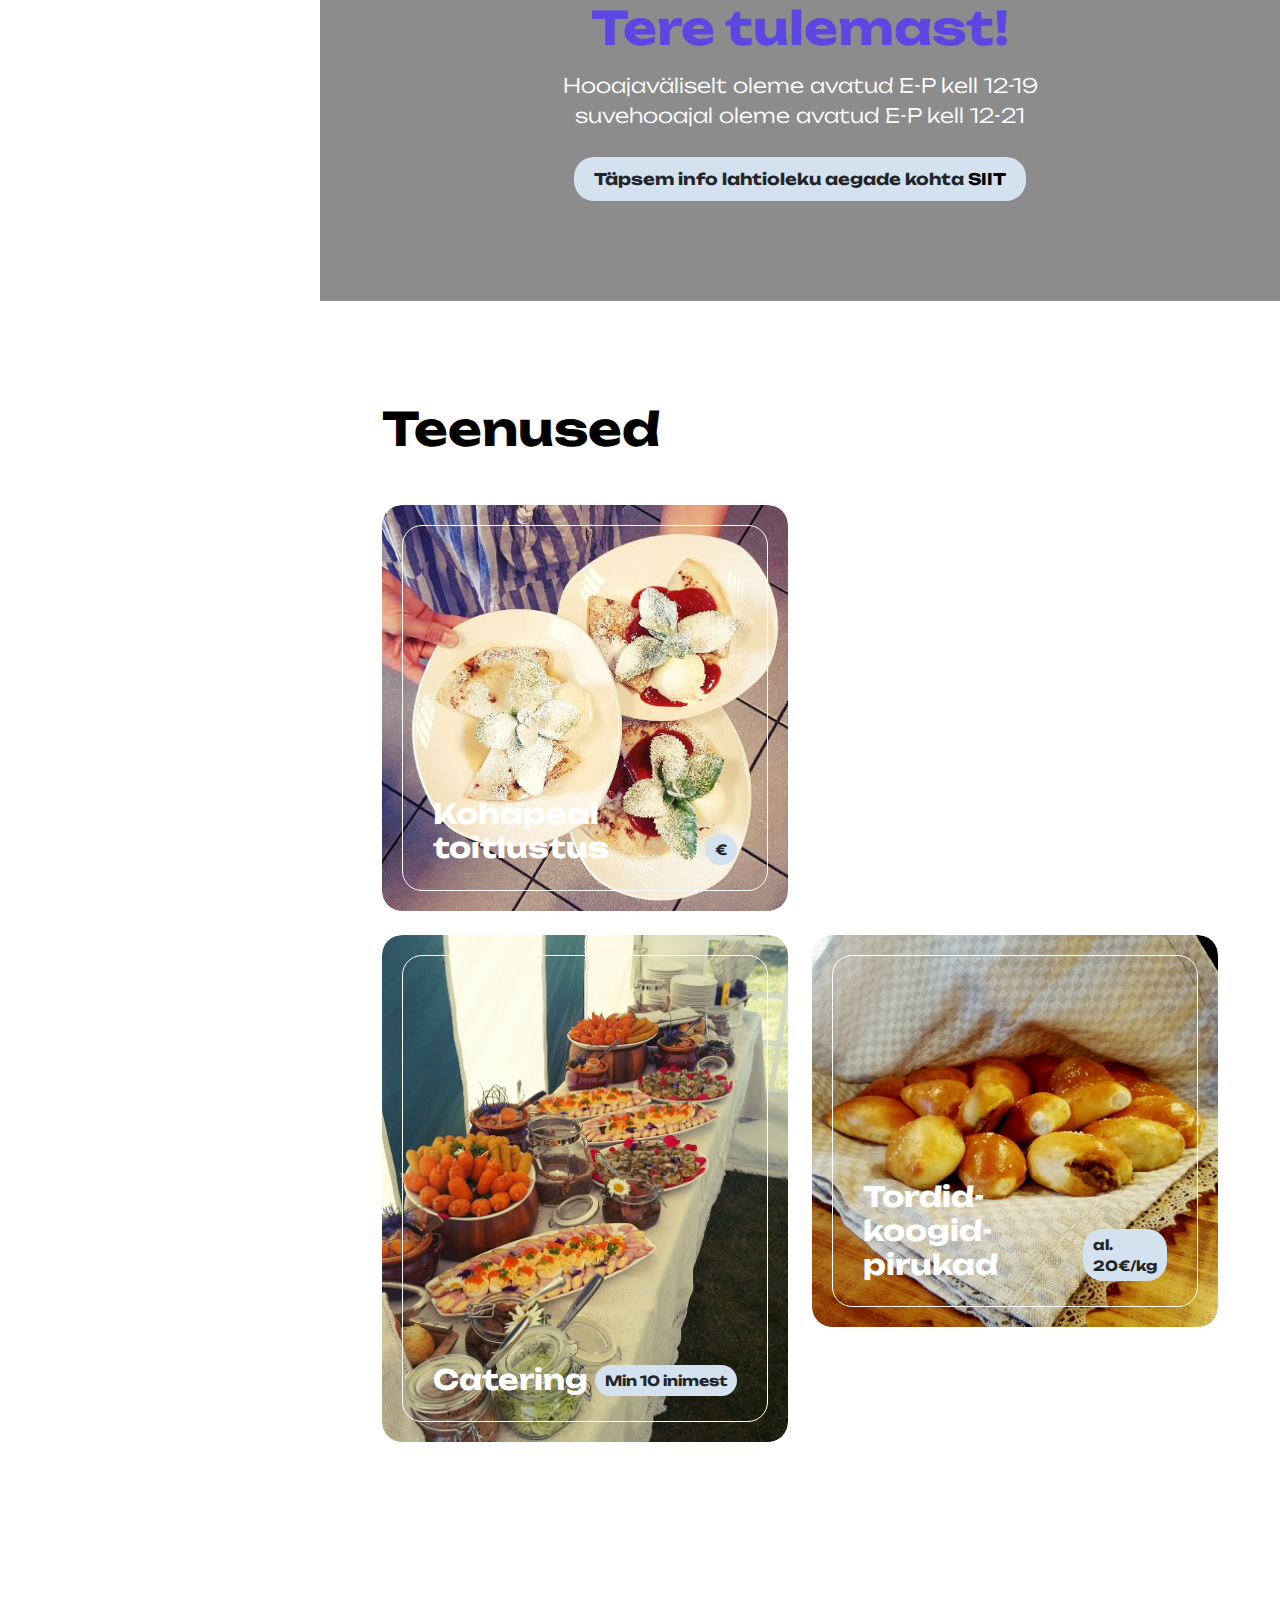
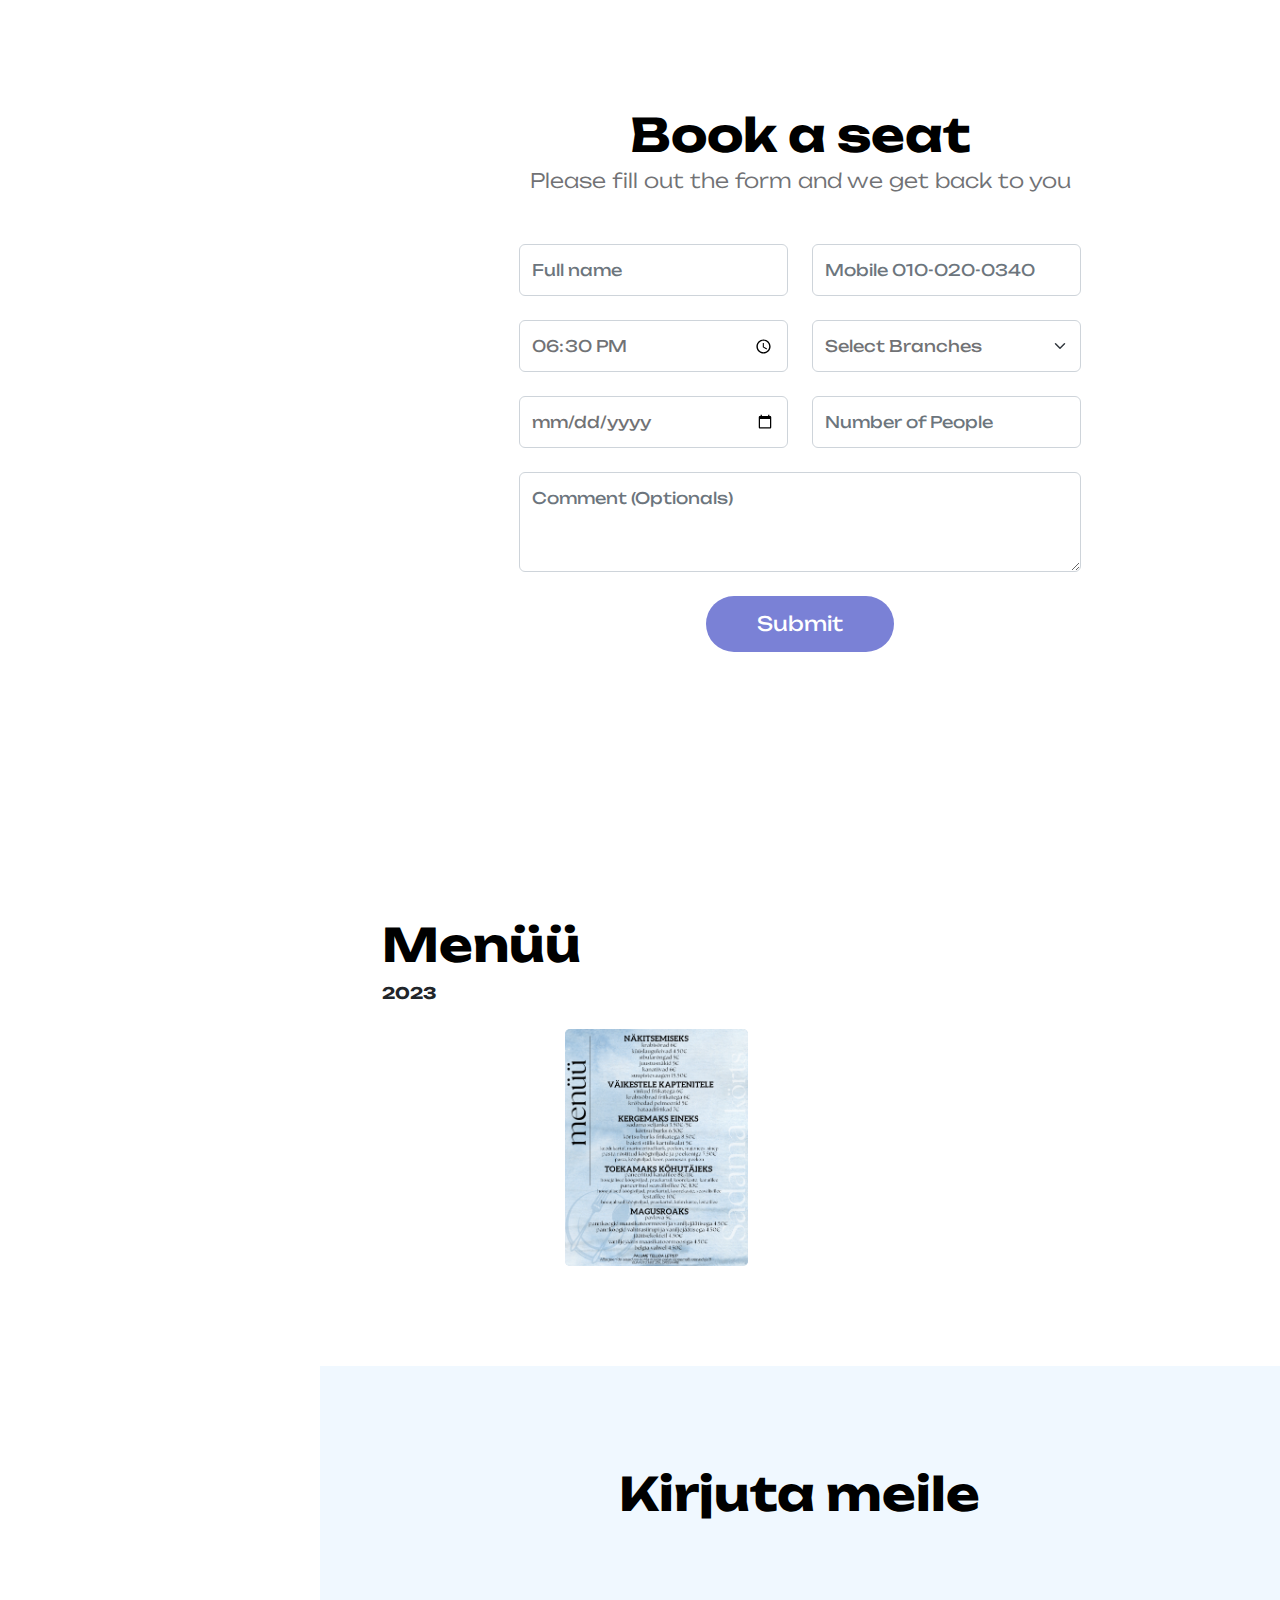
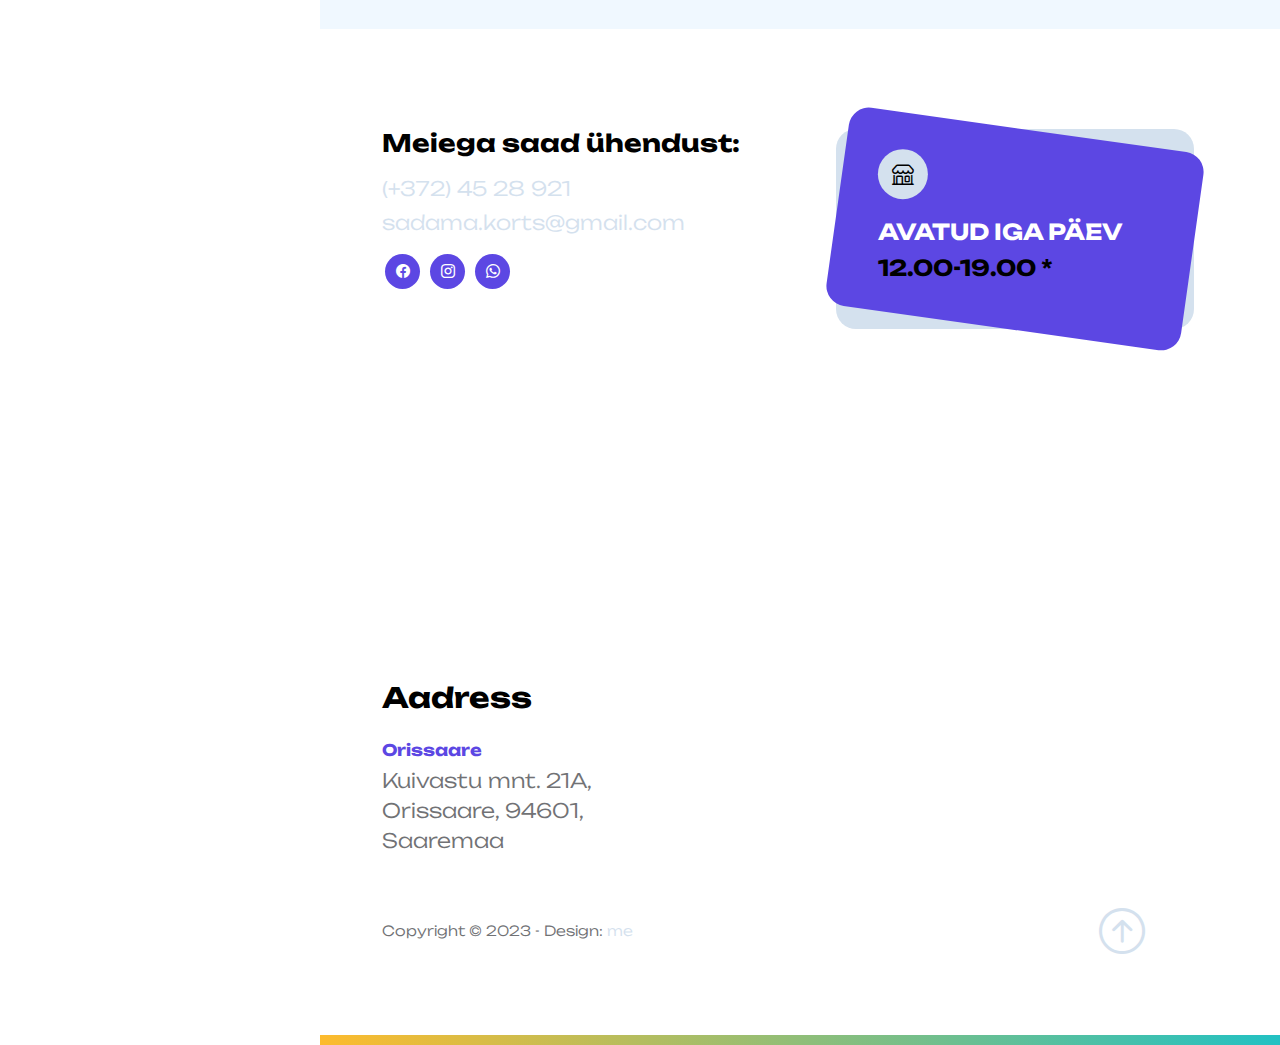
==== commit f28ab12f: "correct pictures and texts" ====
--- a/index.html
+++ b/index.html
@@ -7,7 +7,7 @@
         <meta name="description" content="">
         <meta name="author" content="">
 
-        <title>Gentlemen's Barber Shop - HTML CSS Template</title>
+        <title>Sadama Körts</title>
 
         <!-- CSS FILES -->        
         <link rel="preconnect" href="https://fonts.googleapis.com">
@@ -20,14 +20,8 @@
 
         <link href="css/bootstrap-icons.css" rel="stylesheet">
 
-        <link href="css/templatemo-barber-shop.css" rel="stylesheet">
-<!--
-
-TemplateMo 585 Barber Shop
-
-https://templatemo.com/tm-585-barber-shop
-
--->
+        <link href="css/sadama-tavern.css" rel="stylesheet">
+
     </head>
     
     <body>
@@ -43,28 +37,28 @@
 
                     <div class="position-sticky sidebar-sticky d-flex flex-column justify-content-center align-items-center">
                         <a class="navbar-brand" href="index.html">
-                            <img src="images/templatemo-barber-logo.png" class="logo-image img-fluid" align="">
+                            <img src="images/main_logo.png" class="logo-image img-fluid" align="">
                         </a>
 
                         <ul class="nav flex-column">
                             <li class="nav-item">
-                                <a class="nav-link click-scroll" href="#section_1">Home</a>
+                                <a class="nav-link click-scroll" href="#section_1">Pealeht</a>
                             </li>
 
                             <li class="nav-item">
-                                <a class="nav-link click-scroll" href="#section_2">Our Story</a>
+                                <a class="nav-link click-scroll" href="#section_2">Meie lugu</a>
                             </li>
 
                             <li class="nav-item">
-                                <a class="nav-link click-scroll" href="#section_3">Services</a>
+                                <a class="nav-link click-scroll" href="#section_3">Teenused</a>
                             </li>
 
                             <li class="nav-item">
-                                <a class="nav-link click-scroll" href="#section_4">Price List</a>
+                                <a class="nav-link click-scroll" href="#section_4">Menüü</a>
                             </li>
 
                             <li class="nav-item">
-                                <a class="nav-link click-scroll" href="#section_5">Contact</a>
+                                <a class="nav-link click-scroll" href="#section_5">Kontakt</a>
                             </li>
                         </ul>
                     </div>
@@ -77,22 +71,22 @@
                                 <div class="row">
 
                                     <div class="col-lg-8 col-12">
-                                        <h1 class="text-white mb-lg-3 mb-4"><strong>Barber <em>Shop</em></strong></h1>
-                                        <p class="text-black">Get the most professional haircut for you</p>
+                                        <h1 class="text-white mb-lg-3 mb-4"><strong>Sadama <em>Körts</em></strong></h1>
+                                        <p class="text-black">Kohalikele inimestele ankrupaik ja Saaremaad külastavate inimeste algus- ja lõpp-punkt Saaremaa väravas Orissaares.</p>
                                         <br>
-                                        <a class="btn custom-btn custom-border-btn custom-btn-bg-white smoothscroll me-2 mb-2" href="#section_2">About Us</a>
-
-                                        <a class="btn custom-btn smoothscroll mb-2" href="#section_3">What we do</a>
+                                        <a class="btn custom-btn custom-border-btn custom-btn-bg-white smoothscroll me-2 mb-2" href="#section_2">Meie lugu</a>
+
+                                        <a class="btn custom-btn smoothscroll mb-2" href="#section_3">Menüü</a>
                                     </div>
                                 </div>
                             </div>
 
                             <div class="custom-block d-lg-flex flex-column justify-content-center align-items-center">
-                                <img src="images/vintage-chair-barbershop.jpg" class="custom-block-image img-fluid" alt="">
-
-                                <h4><strong class="text-white">Hurry Up! Get good haircut.</strong></h4>
-
-                                <a href="#booking-section" class="smoothscroll btn custom-btn custom-btn-italic mt-3">Book a seat</a>
+                                <img src="images/paevapraad.png" class="custom-block-image img-fluid" alt="">
+
+                                <h4><strong class="text-white">Mida täna päevapraeks pakume?</strong></h4>
+
+                                <a href="https://www.paevapraad.ee/kuressaare/orissaare/sadama-korts" target="_blank" class="smoothscroll btn custom-btn custom-btn-italic mt-3">Vaata siia !</a>
                             </div>
                     </section>
 
@@ -102,14 +96,17 @@
                             <div class="row">
 
                                 <div class="col-lg-12 col-12 mx-auto">
-                                    <h2 class="mb-4">Best hairdressers</h2>
+                                    <h2 class="mb-4">Meie lugu</h2>
 
                                     <div class="border-bottom pb-3 mb-5">
-                                        <p>Gentlemen's Barber Shop is new Bootstrap v5 HTML CSS template by <a href="https://templatemo.com/page/1" target="_blank">TemplateMo</a> for everyone. There is a sidebar menu to navigate the one-page layout. You can feel free to adapt this template for your business.</p>
-                                    </div>
-                                </div>
-
-                                    <h6 class="mb-5">Meet Babers</h6>
+                                        <p>Sadama Körts sai alguse aastal XXX, mil kaks sõpra otsustasid Orissaarde toitlustuskoha luua.
+                                            Sel hetkel tühjalt seisnud hoone leidis endale nobedalt rentnikud sisse, tehti ulatuslik remont ning saigi uksed lahti teha!
+                                            <br>Varasemalt on antud hoones olnud XXX ja XXX, niiet ettevõtlus meie punasele majale võõras pole. 
+                                            <br>Meie tegemistel saad rohkem silma peal hoida läbi sotsiaalmeedia, <a href="https://www.facebook.com/sadamakorts" target="_blank">siin on meie Facebooki leht</a> ning <a href="https://www.instagram.com/sadamakorts/" target="_blank">siin on meie Instagrami leht</a>.</p>
+                                    </div>
+                                </div>
+
+                                    <!-- <h6 class="mb-5">Körtsu pere läbi aegade</h6>
 
                                         <div class="col-lg-5 col-12 custom-block-bg-overlay-wrap me-lg-5 mb-5 mb-lg-0">
                                             <img src="images/barber/portrait-male-hairdresser-with-scissors.jpg" class="custom-block-bg-overlay-image img-fluid" alt="">
@@ -154,7 +151,7 @@
                                                     </li>
                                                 </ul>
                                             </div>
-                                </div>
+                                </div> -->
 
                             </div>
                         </div>
@@ -167,11 +164,12 @@
                             <div class="row">
 
                                 <div class="col-lg-10 col-12 mx-auto">
-                                    <h2 class="mb-3">Get 32% Discount</h2>
-
-                                    <p>on every second week of the month</p>
-
-                                    <strong>Promo Code: BarBerMo</strong>
+                                    <h2 class="mb-3">Tere tulemast!</h2>
+
+                                    <p>Hooajaväliselt oleme avatud E-P kell 12-19 <br>
+                                    suvehooajal oleme avatud E-P kell 12-21</p>
+
+                                    <strong>Täpsem info lahtioleku aegade kohta <a class="text-black" href="https://www.facebook.com/sadamakorts">SIIT</a></strong>
                                 </div>
 
                             </div>
@@ -184,53 +182,53 @@
                             <div class="row">
 
                                 <div class="col-lg-12 col-12">
-                                    <h2 class="mb-5">Services</h2>
+                                    <h2 class="mb-5">Teenused</h2>
                                 </div>
 
                                 <div class="col-lg-6 col-12 mb-4">
                                     <div class="services-thumb">
-                                        <img src="images/services/woman-cutting-hair-man-salon.jpg" class="services-image img-fluid" alt="">
+                                        <img src="images/onsite_food.jpg" class="services-image img-fluid" alt="">
 
                                         <div class="services-info d-flex align-items-end">
-                                            <h4 class="mb-0">Hair cut</h4>
-
-                                            <strong class="services-thumb-price">$36.00</strong>
+                                            <h4 class="mb-0">Kohapeal toitlustus</h4>
+
+                                            <strong class="services-thumb-price">€</strong>
                                         </div>
                                     </div>
                                 </div>
 
                                 <div class="col-lg-6 col-12 mb-4">
                                     <div class="services-thumb">
-                                        <img src="images/services/hairdresser-grooming-their-client.jpg" class="services-image img-fluid" alt="">
+                                        <img src="images/catering4.jpg" class="services-image img-fluid" alt="">
 
                                         <div class="services-info d-flex align-items-end">
-                                            <h4 class="mb-0">Washing</h4>
-
-                                            <strong class="services-thumb-price">$25.00</strong>
+                                            <h4 class="mb-0">Gruppide toitlustamine</h4>
+
+                                            <strong class="services-thumb-price">Min 10 inimest</strong>
                                         </div>
                                     </div>
                                 </div>
 
                                 <div class="col-lg-6 col-12 mb-4 mb-lg-0">
                                     <div class="services-thumb">
-                                        <img src="images/services/hairdresser-grooming-client.jpg" class="services-image img-fluid" alt="">
+                                        <img src="images/catering.jpg" class="services-image img-fluid" alt="">
 
                                         <div class="services-info d-flex align-items-end">
-                                            <h4 class="mb-0">Shaves</h4>
-
-                                            <strong class="services-thumb-price">$30.00</strong>
+                                            <h4 class="mb-0">Catering</h4>
+
+                                            <strong class="services-thumb-price">Min 10 inimest</strong>
                                         </div>
                                     </div>
                                 </div>
 
                                 <div class="col-lg-6 col-12">
                                     <div class="services-thumb">
-                                        <img src="images/services/boy-getting-haircut-salon-front-view.jpg" class="services-image img-fluid" alt="">
+                                        <img src="images/piroshki.jpg" class="services-image img-fluid" alt="">
 
                                         <div class="services-info d-flex align-items-end">
-                                            <h4 class="mb-0">Kids</h4>
-
-                                            <strong class="services-thumb-price">$25.00</strong>
+                                            <h4 class="mb-0">Tordid-koogid-pirukad</h4>
+
+                                            <strong class="services-thumb-price">al. 20€/kg</strong>
                                         </div>
                                     </div>
                                 </div>
@@ -303,62 +301,65 @@
                                 <div class="col-lg-8 col-12">
                                     <div class="price-list-thumb-wrap">
                                         <div class="mb-4">
-                                            <h2 class="mb-2">Price List</h2>
-
-                                            <strong>Starting at $25</strong>
+                                            <h2 class="mb-2">Menüü</h2>
+
+                                            <strong>2023</strong>
+                                        </div>
+
+                                        <!-- <div class="price-list-thumb">
+                                            <h6 class="d-flex">
+                                                TEXT
+                                                <span class="price-list-thumb-divider"></span>
+
+                                                <strong>$32.00</strong>
+                                            </h6>
                                         </div>
 
                                         <div class="price-list-thumb">
                                             <h6 class="d-flex">
-                                                Haircut
+                                                TEXT
                                                 <span class="price-list-thumb-divider"></span>
 
-                                                <strong>$32.00</strong>
+                                                <strong>$26.00</strong>
                                             </h6>
                                         </div>
 
                                         <div class="price-list-thumb">
                                             <h6 class="d-flex">
-                                                Beard Trim
+                                                TEXT
                                                 <span class="price-list-thumb-divider"></span>
 
-                                                <strong>$26.00</strong>
+                                                <strong>$36.00</strong>
                                             </h6>
                                         </div>
 
                                         <div class="price-list-thumb">
                                             <h6 class="d-flex">
-                                                Razor Cut
+                                                TEXT
                                                 <span class="price-list-thumb-divider"></span>
 
-                                                <strong>$36.00</strong>
+                                                <strong>$30.00</strong>
                                             </h6>
                                         </div>
 
                                         <div class="price-list-thumb">
                                             <h6 class="d-flex">
-                                                Shaves
-                                                <span class="price-list-thumb-divider"></span>
-
-                                                <strong>$30.00</strong>
-                                            </h6>
-                                        </div>
-
-                                        <div class="price-list-thumb">
-                                            <h6 class="d-flex">
-                                                Styling / Color
+                                                TEXT
                                                 <span class="price-list-thumb-divider"></span>
 
                                                 <strong>$25.00</strong>
                                             </h6>
                                         </div>
                                     </div>
-                                </div>
-
-                                <div class="col-lg-4 col-12 custom-block-bg-overlay-wrap mt-5 mb-5 mb-lg-0 mt-lg-0 pt-3 pt-lg-0">
-                                    <img src="images/vintage-chair-barbershop.jpg" class="custom-block-bg-overlay-image img-fluid" alt="">
-                                </div>
-
+                                </div> -->
+
+                            </div>
+                            <!-- Image Zoom HTML -->   
+                            <img id="myImg" src="images/menuEST.png" alt="Menu" class="col-lg-4 col-12 custom-block-bg-overlay-wrap mt-5 mb-5 mb-lg-0 mt-lg-0 pt-3 pt-lg-0">
+                            <!-- The Modal -->
+                            <div id="myModal" class="modal">
+                                <img class="modal-content" id="img01">
+                                <div id="caption"></div>
                             </div>
                         </div>
                     </section>
@@ -370,7 +371,7 @@
                             <div class="row">   
 
                                 <div class="col-lg-8 col-12 mx-auto">
-                                    <h2 class="text-center">Say hello</h2>
+                                    <h2 class="text-center">Kirjuta meile</h2>
                                 </div>
                             </div>
                         </div>
@@ -381,44 +382,34 @@
                             <div class="row">
 
                                 <div class="col-lg-6 col-12">
-                                    <h5 class="mb-3"><strong>Contact</strong> Information</h5>
+                                    <h5 class="mb-3"><strong>Meiega saad </strong>ühendust:</h5>
 
                                     <p class="text-white d-flex mb-1">
-                                        <a href="tel: 120-240-3600" class="site-footer-link">
-                                            (+49) 
-                                            120-240-3600
+                                        <a href="tel: 45 28 921" class="site-footer-link">
+                                            (+372) 
+                                            45 28 921
                                         </a>
                                     </p>
 
                                     <p class="text-white d-flex">
-                                        <a href="mailto:info@yourgmail.com" class="site-footer-link">
-                                            hello@barber.beauty
+                                        <a href="mailto:sadama.korts@gmail.com" class="site-footer-link">
+                                            sadama.korts@gmail.com
                                         </a>
                                     </p>
 
                                     <ul class="social-icon">
                                         <li class="social-icon-item">
-                                            <a href="#" class="social-icon-link bi-facebook">
+                                            <a href="https://www.facebook.com/sadamakorts" class="social-icon-link bi-facebook">
                                             </a>
                                         </li>
             
                                         <li class="social-icon-item">
-                                            <a href="#" class="social-icon-link bi-twitter">
+                                            <a href="https://www.instagram.com/sadamakorts/" class="social-icon-link bi-instagram">
                                             </a>
                                         </li>
-            
+
                                         <li class="social-icon-item">
-                                            <a href="#" class="social-icon-link bi-instagram">
-                                            </a>
-                                        </li>
-
-                                        <li class="social-icon-item">
-                                            <a href="#" class="social-icon-link bi-youtube">
-                                            </a>
-                                        </li>
-
-                                        <li class="social-icon-item">
-                                            <a href="#" class="social-icon-link bi-whatsapp">
+                                            <a href="https://wa.me/37256151271" class="social-icon-link bi-whatsapp">
                                             </a>
                                         </li>
                                     </ul>
@@ -429,15 +420,15 @@
                                         <h6 class="mb-0">
                                             <i class="custom-icon bi-shop me-3"></i>
 
-                                            <strong>Open Daily</strong>
-
-                                            <span class="ms-auto">10:00 AM - 8:00 PM</span>
+                                            <strong>Avatud iga päev</strong>
+
+                                            <span class="ms-auto">12.00-19.00 *</span>
                                         </h6>
                                     </div>
                                 </div>
 
                                 <div class="col-lg-12 col-12 mx-auto mt-5 pt-5">
-                                    <iframe class="google-map" src="https://www.google.com/maps/embed?pb=!1m18!1m12!1m3!1d7702.122299518348!2d13.396786616231472!3d52.531268574169616!2m3!1f0!2f0!3f0!3m2!1i1024!2i768!4f13.1!3m3!1m2!1s0x47a85180d9075183%3A0xbba8c62c3dc41a7d!2sBarbabella%20Barbershop!5e1!3m2!1sen!2sth!4v1673886261201!5m2!1sen!2sth" width="100%" height="300" style="border:0;" allowfullscreen="" loading="lazy" referrerpolicy="no-referrer-when-downgrade"></iframe>
+                                    <iframe class="google-map" src="https://www.google.com/maps/place/Kuivastu+mnt.+21a,+Orissaare,+94601+Saare+maakond/@58.5596868,23.0792115,20z/data=!3m1!1e3!4m6!3m5!1s0x46f2811662147669:0x608fb70c30abd76d!8m2!3d58.5596554!4d23.0789654!16s%2Fg%2F11b8v53dx8"></iframe>
                                 </div>
 
                             </div>
@@ -450,29 +441,15 @@
                         <div class="row">
 
                             <div class="col-lg-12 col-12">
-                                <h4 class="site-footer-title mb-4">Our Branches</h4>
+                                <h4 class="site-footer-title mb-4">Aadress</h4>
                             </div>
 
                             <div class="col-lg-4 col-md-6 col-11">
                                 <div class="site-footer-thumb">
-                                    <strong class="mb-1">Grünberger</strong>
-
-                                    <p>Grünberger Str. 31, 10245 Berlin, Germany</p>
-                                </div>
-                            </div>
-
-                            <div class="col-lg-4 col-md-6 col-11">
-                                <div class="site-footer-thumb">
-                                    <strong class="mb-1">Behrenstraße</strong>
-
-                                    <p>Behrenstraße 27, 10117 Berlin, Germany</p>
-                                </div>
-                            </div>
-
-                            <div class="col-lg-4 col-md-6 col-11">
-                                <strong class="mb-1">Weinbergsweg</strong>
-
-                                <p>Weinbergsweg 23, 10119 Berlin, Germany</p>
+                                    <strong class="mb-1">Orissaare</strong>
+
+                                    <p>Kuivastu mnt. 21A, Orissaare, 94601, Saaremaa</p>
+                                </div>
                             </div>
                         </div>
                     </div>
@@ -482,8 +459,8 @@
                             <div class="row align-items-center">
 
                                 <div class="col-lg-8 col-12 mt-4">
-                                    <p class="copyright-text mb-0">Copyright © 2036 Barber Shop 
-                                    - Design: <a href="https://templatemo.com" rel="nofollow" target="_blank">TemplateMo</a></p>
+                                    <p class="copyright-text mb-0">Copyright © 2023 
+                                    - Design: <a href="https://www.aliins.github.io" rel="nofollow" target="_blank">me</a></p>
                                 </div>
 
                                 <div class="col-lg-2 col-md-3 col-3 mt-lg-4 ms-auto">
@@ -503,6 +480,7 @@
         <script src="js/bootstrap.min.js"></script>
         <script src="js/click-scroll.js"></script>
         <script src="js/custom.js"></script>
+        <script src="js/menu-pop.js"></script>
 
     </body>
 </html>--- a/css/sadama-tavern.css
+++ b/css/sadama-tavern.css
@@ -0,0 +1,936 @@
+/*MENU STUFF*/
+#myImg {
+  border-radius: 5px;
+  cursor: pointer;
+  transition: 0.3s;
+  display: block;
+  margin-left: auto;
+  margin-right: auto
+}
+
+#myImg:hover {opacity: 0.7;}
+
+/* The Modal (background) */
+.modal {
+  display: none; /* Hidden by default */
+  position: fixed; /* Stay in place */
+  z-index: 1; /* Sit on top */
+  padding-top: 100px; /* Location of the box */
+  left: 0;
+  top: 0;
+  width: 100%; /* Full width */
+  height: 100%; /* Full height */
+  overflow: auto; /* Enable scroll if needed */
+  background-color: rgb(0,0,0); /* Fallback color */
+  background-color: rgba(0,0,0,0.9); /* Black w/ opacity */
+}
+
+/* Modal Content (image) */
+.modal-content {
+  margin: auto;
+  display: block;
+  width: 75%;
+  //max-width: 75%;
+}
+
+/* Caption of Modal Image */
+#caption {
+  margin: auto;
+  display: block;
+  width: 80%;
+  max-width: 700px;
+  text-align: center;
+  color: #ccc;
+  padding: 10px 0;
+  height: 150px;
+}
+
+/* Add Animation */
+.modal-content, #caption {
+  -webkit-animation-name: zoom;
+  -webkit-animation-duration: 0.6s;
+  animation-name: zoom;
+  animation-duration: 0.6s;
+}
+
+.out {
+animation-name: zoom-out;
+animation-duration: 0.6s;
+}
+
+@-webkit-keyframes zoom {
+  from {-webkit-transform:scale(1)}
+  to {-webkit-transform:scale(2)}
+}
+
+@keyframes zoom {
+  from {transform:scale(0.4)}
+  to {transform:scale(1)}
+}
+
+@keyframes zoom-out {
+  from {transform:scale(1)}
+  to {transform:scale(0)}
+}
+
+/* The Close Button */
+.close {
+  position: absolute;
+  top: 15px;
+  right: 35px;
+  color: #f1f1f1;
+  font-size: 40px;
+  font-weight: bold;
+  transition: 0.3s;
+}
+
+.close:hover,
+.close:focus {
+  color: #bbb;
+  text-decoration: none;
+  cursor: pointer;
+}
+
+/* 100% Image Width on Smaller Screens */
+@media only screen and (max-width: 700px){
+  .modal-content {
+      width: 100%;
+  }
+}
+
+
+
+/*---------------------------------------
+  CUSTOM PROPERTIES ( VARIABLES )             
+-----------------------------------------*/
+:root {
+  --white-color:                  #ffffff;
+  --primary-color:                #d4e1ee;
+  --secondary-color:              #5c47e3;
+  --section-bg-color:             #f0f8ff;
+  --custom-btn-bg-color:          #7a81d6;
+  --custom-btn-bg-hover-color:    #283ccf;
+  --dark-color:                   #000000;
+  --p-color:                      #717275;
+  --border-color:                 #7fffd4;
+  --link-hover-color:             #27b29f;
+
+  --body-font-family:             'Unbounded', cursive;
+
+  --h1-font-size:                 74px;
+  --h2-font-size:                 46px;
+  --h3-font-size:                 32px;
+  --h4-font-size:                 28px;
+  --h5-font-size:                 24px;
+  --h6-font-size:                 22px;
+  --p-font-size:                  20px;
+  --btn-font-size:                16px;
+  --copyright-font-size:          14px;
+
+  --border-radius-large:          100px;
+  --border-radius-medium:         20px;
+  --border-radius-small:          10px;
+
+  --font-weight-thin:             200;
+  --font-weight-light:            300;
+  --font-weight-normal:           400;
+  --font-weight-bold:             700;
+}
+
+body {
+  background-color: var(--white-color);
+  font-family: var(--body-font-family); 
+}
+
+
+/*---------------------------------------
+  TYPOGRAPHY               
+-----------------------------------------*/
+
+h2,
+h3,
+h4,
+h5,
+h6 {
+  color: var(--dark-color);
+}
+
+h1,
+h2,
+h3,
+h4,
+h5,
+h6 {
+  font-weight: var(--font-weight-bold);
+}
+
+h1 {
+  font-size: var(--h1-font-size);
+}
+
+h2 {
+  font-size: var(--h2-font-size);
+}
+
+h3 {
+  font-size: var(--h3-font-size);
+}
+
+h4 {
+  font-size: var(--h4-font-size);
+}
+
+h5 {
+  font-size: var(--h5-font-size);
+}
+
+h6 {
+  font-size: var(--h6-font-size);
+}
+
+p {
+  color: var(--p-color);
+  font-size: var(--p-font-size);
+  font-weight: var(--font-weight-light);
+}
+
+ul li {
+  color: var(--p-color);
+  font-size: var(--p-font-size);
+  font-weight: var(--font-weight-light);
+}
+
+a, 
+button {
+  touch-action: manipulation;
+  transition: all 0.3s;
+}
+
+a {
+  display: inline-block;
+  color: var(--primary-color);
+  text-decoration: none;
+}
+
+a:hover {
+  color: var(--link-hover-color);
+}
+
+b,
+strong {
+  font-weight: var(--font-weight-bold);
+}
+
+
+/*---------------------------------------
+  SECTION               
+-----------------------------------------*/
+.section-padding {
+  padding: 100px 50px;
+}
+
+.section-bg {
+  background-color: var(--section-bg-color);
+}
+
+.section-overlay {
+  background-color: var(--dark-color);
+  position: absolute;
+  top: 0;
+  left: 0;
+  pointer-events: none;
+  width: 100%;
+  height: 100%;
+  opacity: 0.45;
+}
+
+.section-overlay + .container {
+  position: relative;
+}
+
+.back-top-icon {
+  font-size: var(--h2-font-size);
+}
+
+
+/*---------------------------------------
+  CUSTOM BLOCK BACKGROUND OVERLAY               
+-----------------------------------------*/
+.custom-block-bg-overlay-wrap {
+  background: var(--primary-color);
+  border-radius: var(--border-radius-medium);
+  transition: all 0.3s ease;
+}
+
+.custom-block-bg-overlay-wrap:hover {
+  background: linear-gradient(90deg, #2d72fd 0%, #0a3d3e 100%);
+  transform: scale(1.05);
+}
+
+.custom-block-bg-overlay-image {
+  border-radius: var(--border-radius-medium);
+  display: block;
+  margin: auto;
+  height: 100%;
+  object-fit: cover;
+  transform: rotate(8deg);
+}
+
+.custom-block-bg-overlay-wrap:hover .team-info {
+  bottom: 10px;
+}
+
+
+/*---------------------------------------
+  CUSTOM BUTTON               
+-----------------------------------------*/
+.custom-btn {
+  background: var(--custom-btn-bg-color);
+  border: 2px solid transparent;
+  border-radius: var(--border-radius-large);
+  color: var(--white-color);
+  font-size: var(--btn-font-size);
+  font-weight: var(--font-weight-bold);
+  line-height: normal;
+  transition: all 0.3s;
+  padding: 10px 20px;
+}
+
+.custom-btn:hover {
+  background: var(--custom-btn-bg-hover-color);
+  color: var(--white-color);
+}
+
+.custom-border-btn {
+  background: transparent;
+  border: 2px solid var(--custom-btn-bg-color);
+  color: var(--custom-btn-bg-color);
+}
+
+.custom-btn-bg-white {
+  border-color: var(--white-color);
+  color: var(--white-color);
+}
+
+.custom-btn-italic {
+  font-style: italic;
+}
+
+
+/*---------------------------------------
+  NAVIGATION              
+-----------------------------------------*/
+.sidebar {
+  background: var(--primary-color);
+  background-repeat: no-repeat;
+  background-size: cover;
+  background-position: center;
+  position: fixed;
+  top: 0;
+  bottom: 0;
+  left: 0;
+  z-index: 100;
+  padding: 50px 0 0;
+}
+
+.sidebar-sticky {
+  height: calc(100vh - 48px);
+  overflow-x: hidden;
+  overflow-y: auto;
+  text-align: center;
+  position: relative;
+}
+
+.navbar {
+  background: transparent;
+  z-index: 9;
+}
+
+.logo-image {
+  width: 154px;
+  height: auto;
+  margin-bottom: 70px;
+}
+
+#sidebarMenu .nav-link {
+  color: var(--dark-color);
+  font-size: var(--p-font-size);
+  font-weight: var(--font-weight-bold);
+  text-transform: uppercase;
+  position: relative;
+}
+
+#sidebarMenu .nav-link.active, 
+#sidebarMenu .nav-link:hover {
+  color: var(--white-color);
+}
+
+.navbar-toggler {
+  background: var(--primary-color);
+  border-radius: var(--border-radius-large);
+  position: fixed;
+  top: 0;
+  bottom: 0;
+  right: 0;
+  z-index: 222;
+  border: 0;
+  padding: 0;
+  cursor: pointer;
+  margin: 25px;
+  width: 55px;
+  height: 55px;
+  outline: none;
+}
+
+.navbar-toggler:focus {
+  outline: none;
+  box-shadow: none;
+}
+
+.navbar-toggler[aria-expanded="true"] .navbar-toggler-icon {
+  background: transparent;
+}
+
+.navbar-toggler[aria-expanded="true"] .navbar-toggler-icon:before,
+.navbar-toggler[aria-expanded="true"] .navbar-toggler-icon:after {
+  transition: top 300ms 50ms ease, -webkit-transform 300ms 350ms ease;
+  transition: top 300ms 50ms ease, transform 300ms 350ms ease;
+  transition: top 300ms 50ms ease, transform 300ms 350ms ease, -webkit-transform 300ms 350ms ease;
+  top: 0;
+}
+
+.navbar-toggler[aria-expanded="true"] .navbar-toggler-icon:before {
+  transform: rotate(45deg);
+}
+
+.navbar-toggler[aria-expanded="true"] .navbar-toggler-icon:after {
+  transform: rotate(-45deg);
+}
+
+.navbar-toggler .navbar-toggler-icon {
+  background: var(--white-color);
+  transition: background 10ms 300ms ease;
+  display: block;
+  margin: auto;
+  width: 25px;
+  height: 2px;
+  position: relative;
+}
+
+.navbar-toggler .navbar-toggler-icon:before,
+.navbar-toggler .navbar-toggler-icon:after {
+  transition: top 300ms 350ms ease, -webkit-transform 300ms 50ms ease;
+  transition: top 300ms 350ms ease, transform 300ms 50ms ease;
+  transition: top 300ms 350ms ease, transform 300ms 50ms ease, -webkit-transform 300ms 50ms ease;
+  position: absolute;
+  right: 0;
+  left: 0;
+  background: var(--white-color);
+  width: 25px;
+  height: 2px;
+  content: '';
+}
+
+.navbar-toggler .navbar-toggler-icon::before {
+  top: -8px;
+}
+
+.navbar-toggler .navbar-toggler-icon::after {
+  top: 8px;
+}
+
+
+/*---------------------------------------
+  HERO        
+-----------------------------------------*/
+.hero-section {
+  background-image: url('../images/sadamakorts_summer.jpg');
+  background-repeat: no-repeat;
+  background-attachment: fixed;
+  background-size: cover;
+  background-position: center;
+  position: relative;
+  overflow: hidden;
+  padding: 50px;
+  padding-bottom: 0;
+  min-height: 665px;
+  border-bottom: 15px solid var(--primary-color);
+}
+
+@media screen and (min-width: 991px) {
+  .hero-section {
+    height: calc(100vh - 0px);
+  }
+}
+
+.hero-section::after {
+  content: "";
+  background: linear-gradient(90deg, #FDBB2D 0%, #22C1C3 100%);
+  position: absolute;
+  top: 0;
+  right: 0;
+  bottom: 0;
+  left: 0;
+  opacity: 0.65;
+}
+
+.hero-section .container {
+  position: relative;
+  z-index: 2;
+}
+
+.custom-block {
+  border: 10px solid var(--primary-color);
+  border-radius: 100%;
+  position: absolute;
+  z-index: 2;
+  bottom: -60px;
+  right: -60px;
+  padding: 50px 90px 50px 50px;
+  width: 360px;
+  height: 360px;
+}
+
+.custom-block .custom-btn {
+  background: var(--primary-color);
+}
+
+.custom-block .custom-btn:hover {
+  background: var(--secondary-color);
+}
+
+.custom-block-image {
+  border: 10px solid var(--primary-color);
+  border-radius: 100%;
+  position: absolute;
+  top: -60px;
+  right: 20px;
+  left: 0;
+  width: 120px;
+  height: 120px;
+  margin: auto;
+  object-fit: cover;
+}
+
+
+/*---------------------------------------
+  ABOUT              
+-----------------------------------------*/
+.about-section h6 {
+  color: var(--secondary-color);
+}
+
+.about-section .custom-block-bg-overlay-image {
+  width: 100%;
+  max-height: 250px;
+}
+
+.about-section .custom-block-bg-overlay-wrap {
+  position: relative;
+}
+
+.team-info {
+  background: var(--white-color);
+  border-radius: var(--border-radius-large);
+  position: absolute;
+  bottom: 0;
+  right: 0;
+  left: 0;
+  margin: 10px 40px;
+  padding: 10px 17px 10px 20px;
+  transition: all 0.3s ease;
+}
+
+
+/*---------------------------------------
+  FEATURED               
+-----------------------------------------*/
+.featured-section {
+  background-image: url('../images/sadamakorts_inside.jpg');
+  background-repeat: no-repeat;
+  background-attachment: fixed;
+  background-size: cover;
+  position: relative;
+  text-align: center;
+}
+
+.featured-section h2 {
+  color: var(--secondary-color);
+}
+
+.featured-section p {
+  color: var(--white-color);
+}
+
+.featured-section strong {
+  background: var(--primary-color);
+  border-radius: var(--border-radius-medium);
+  display: inline-block;
+  margin-top: 10px;
+  padding: 10px 20px;
+}
+
+
+/*---------------------------------------
+  SERVICES             
+-----------------------------------------*/
+.services-thumb {
+  border-radius: var(--border-radius-medium);
+  position: relative;
+  overflow: hidden;
+}
+
+.services-thumb:hover .services-info {
+  border-color: var(--primary-color);
+  border-width: 5px;
+}
+
+.services-thumb:hover .services-image {
+  transform: scale(1.05);
+}
+
+.services-image {
+  border-radius: var(--border-radius-medium);
+  display: block;
+  margin: auto;
+  transition: all 0.3s;
+}
+
+.services-thumb-price {
+  background: var(--primary-color);
+  border-radius: var(--border-radius-medium);
+  font-size: var(--copyright-font-size);
+  margin-left: auto;
+  padding: 5px 10px;
+}
+
+.services-info {
+  border-radius: var(--border-radius-medium);
+  border: 1px solid var(--white-color);
+  position: absolute;
+  top: 0;
+  bottom: 0;
+  right: 0;
+  left: 0;
+  margin: 20px;
+  padding: 25px 30px;
+  transition: all 0.3s ease;
+}
+
+.services-info h4 {
+  color: var(--white-color);
+}
+
+
+/*---------------------------------------
+  PRICE LIST             
+-----------------------------------------*/
+.price-list-section {
+  padding-top: 100px;
+  padding-bottom: 100px;
+}
+
+.price-list-thumb-wrap {
+  padding-right: 50px;
+}
+
+.price-list-thumb {
+  margin-bottom: 10px;
+}
+
+.price-list-thumb:last-child {
+  margin-bottom: 0;
+}
+
+.price-list-thumb h6 strong {
+  color: var(--primary-color);
+}
+
+.price-list-thumb-divider {
+  background: var(--p-color);
+  flex: auto;
+  height: 2px;
+  margin: auto 15px 0;
+}
+
+.price-list-section .custom-block-bg-overlay-wrap {
+  padding: 0;
+}
+
+
+/*---------------------------------------
+  BOOKING               
+-----------------------------------------*/
+.booking-section {
+  background-image: url('../images/sadamakorts_selfservicetable.jpg');
+  background-repeat: no-repeat;
+  background-attachment: fixed;
+  background-size: cover;
+  background-position: center;
+}
+
+.booking-form {
+  background: var(--white-color);
+  border-radius: var(--border-radius-medium);
+  padding: 65px;
+}
+
+
+/*---------------------------------------
+  CONTACT               
+-----------------------------------------*/
+.google-map {
+  border-radius: var(--border-radius-medium);
+  filter: hue-rotate(45deg);
+}
+
+.contact-block-wrap {
+  background: var(--primary-color);
+  border-radius: var(--border-radius-medium);
+  padding: 0;
+  min-height: 200px;
+}
+
+.contact-block {
+  background: var(--secondary-color);
+  border-radius: var(--border-radius-medium);
+  transform: rotate(8deg);
+  height: 100%;
+  padding: 20px 40px;
+}
+
+.contact-block h6 {
+  transform: rotate(-8deg);
+}
+
+.contact-block .custom-icon {
+  background: var(--primary-color);
+  border-radius: var(--border-radius-large);
+  display: block;
+  width: 50px;
+  height: 50px;
+  line-height: 50px;
+  text-align: center;
+  position: relative;
+}
+
+.contact-block strong {
+  display: block;
+  color: var(--white-color);
+  text-transform: uppercase;
+  margin-top: 20px;
+  margin-bottom: 10px;
+}
+
+
+/*---------------------------------------
+  CUSTOM FORM               
+-----------------------------------------*/
+.custom-form .form-control {
+  color: var(--p-color);
+  margin-bottom: 24px;
+  padding-top: 13px;
+  padding-bottom: 13px;
+  outline: none;
+  transition: all 0.3s;
+}
+
+.custom-form .form-control:hover,
+.custom-form .form-control:focus {
+  background: var(--section-bg-color);
+  border-color: transparent;
+}
+
+.custom-form button[type="submit"] {
+  background: var(--custom-btn-bg-color);
+  border: none;
+  border-radius: var(--border-radius-large);
+  color: var(--white-color);
+  font-size: var(--p-font-size);
+  font-weight: var(--font-weight-medium);
+  transition: all 0.3s;
+  margin-bottom: 0;
+}
+
+.custom-form button[type="submit"]:hover,
+.custom-form button[type="submit"]:focus {
+  background: var(--custom-btn-bg-hover-color);
+  border-color: transparent;
+}
+
+
+/*---------------------------------------
+  SITE FOOTER              
+-----------------------------------------*/
+.site-footer {
+  position: relative;
+  padding: 80px 50px;
+  padding-top: 0;
+}
+
+.site-footer::after {
+  content: "";
+  background: linear-gradient(90deg, #FDBB2D 0%, #22C1C3 100%);
+  position: absolute;
+  right: 0;
+  bottom: 0;
+  left: 0;
+  width: 100%;
+  height: 10px;
+}
+
+.site-footer-links {
+  padding-left: 0;
+}
+
+.site-footer-link-item {
+  list-style: none;
+  display: inline-block;
+  margin-right: 15px;
+}
+
+.site-footer strong {
+  display: block;
+  color: var(--secondary-color);
+}
+
+.copyright-text {
+  font-size: var(--copyright-font-size);
+}
+
+
+/*---------------------------------------
+  SOCIAL ICON               
+-----------------------------------------*/
+.social-icon {
+  margin: 0;
+  padding: 0;
+}
+
+.social-icon-item {
+  list-style: none;
+  display: inline-block;
+  vertical-align: top;
+}
+
+.social-icon-link {
+  background: var(--secondary-color);
+  border-radius: var(--border-radius-large);
+  color: var(--white-color);
+  font-size: var(--copyright-font-size);
+  display: block;
+  margin: 0 3px;
+  text-align: center;
+  width: 35px;
+  height: 35px;
+  line-height: 36px;
+  transition: background 0.2s, color 0.2s;
+}
+
+.social-icon-link:hover {
+  background: var(--primary-color);
+  color: var(--white-color);
+}
+
+.social-icon-link span {
+  display: block;
+}
+
+
+/*---------------------------------------
+  RESPONSIVE STYLES               
+-----------------------------------------*/
+@media screen and (max-width: 1200px) {
+  h1 {
+    font-size: 62px;
+  }
+}
+
+@media screen and (max-width: 991px) {
+  h1 {
+    font-size: 54px;
+  }
+
+  h2 {
+    font-size: 36px;
+  }
+
+  h3 {
+    font-size: 32px;
+  }
+
+  h4 {
+    font-size: 28px;
+  }
+
+  h5 {
+    font-size: 20px;
+  }
+
+  h6 {
+    font-size: 18px;
+  }
+
+  .section-padding,
+  .hero-section {
+    padding: 50px 25px;
+  }
+
+  .custom-block {
+    display: none;
+  }
+  
+  .navbar {
+    background-color: var(--dark-color);
+  }
+
+  .navbar-expand-lg .navbar-nav {
+    padding-bottom: 30px;
+  }
+
+  .navbar-expand-lg .navbar-nav .nav-link {
+    padding: 0;
+  }
+
+  .booking-form {
+    padding: 45px;
+  }
+}
+
+@media screen and (max-width: 767px) {
+  .custom-btn {
+    font-size: 14px;
+    padding: 10px 20px;
+  }
+}
+
+@media screen and (max-width: 480px) {
+  h1 {
+    font-size: 38px;
+  }
+
+  h2 {
+    font-size: 28px;
+  }
+
+  h3 {
+    font-size: 26px;
+  }
+
+  h4 {
+    font-size: 22px;
+  }
+
+  h5 {
+    font-size: 20px;
+  }
+
+  .services-info h4 {
+    font-size: 20px;
+  }
+
+  .booking-form {
+    padding: 35px;
+  }
+}
+
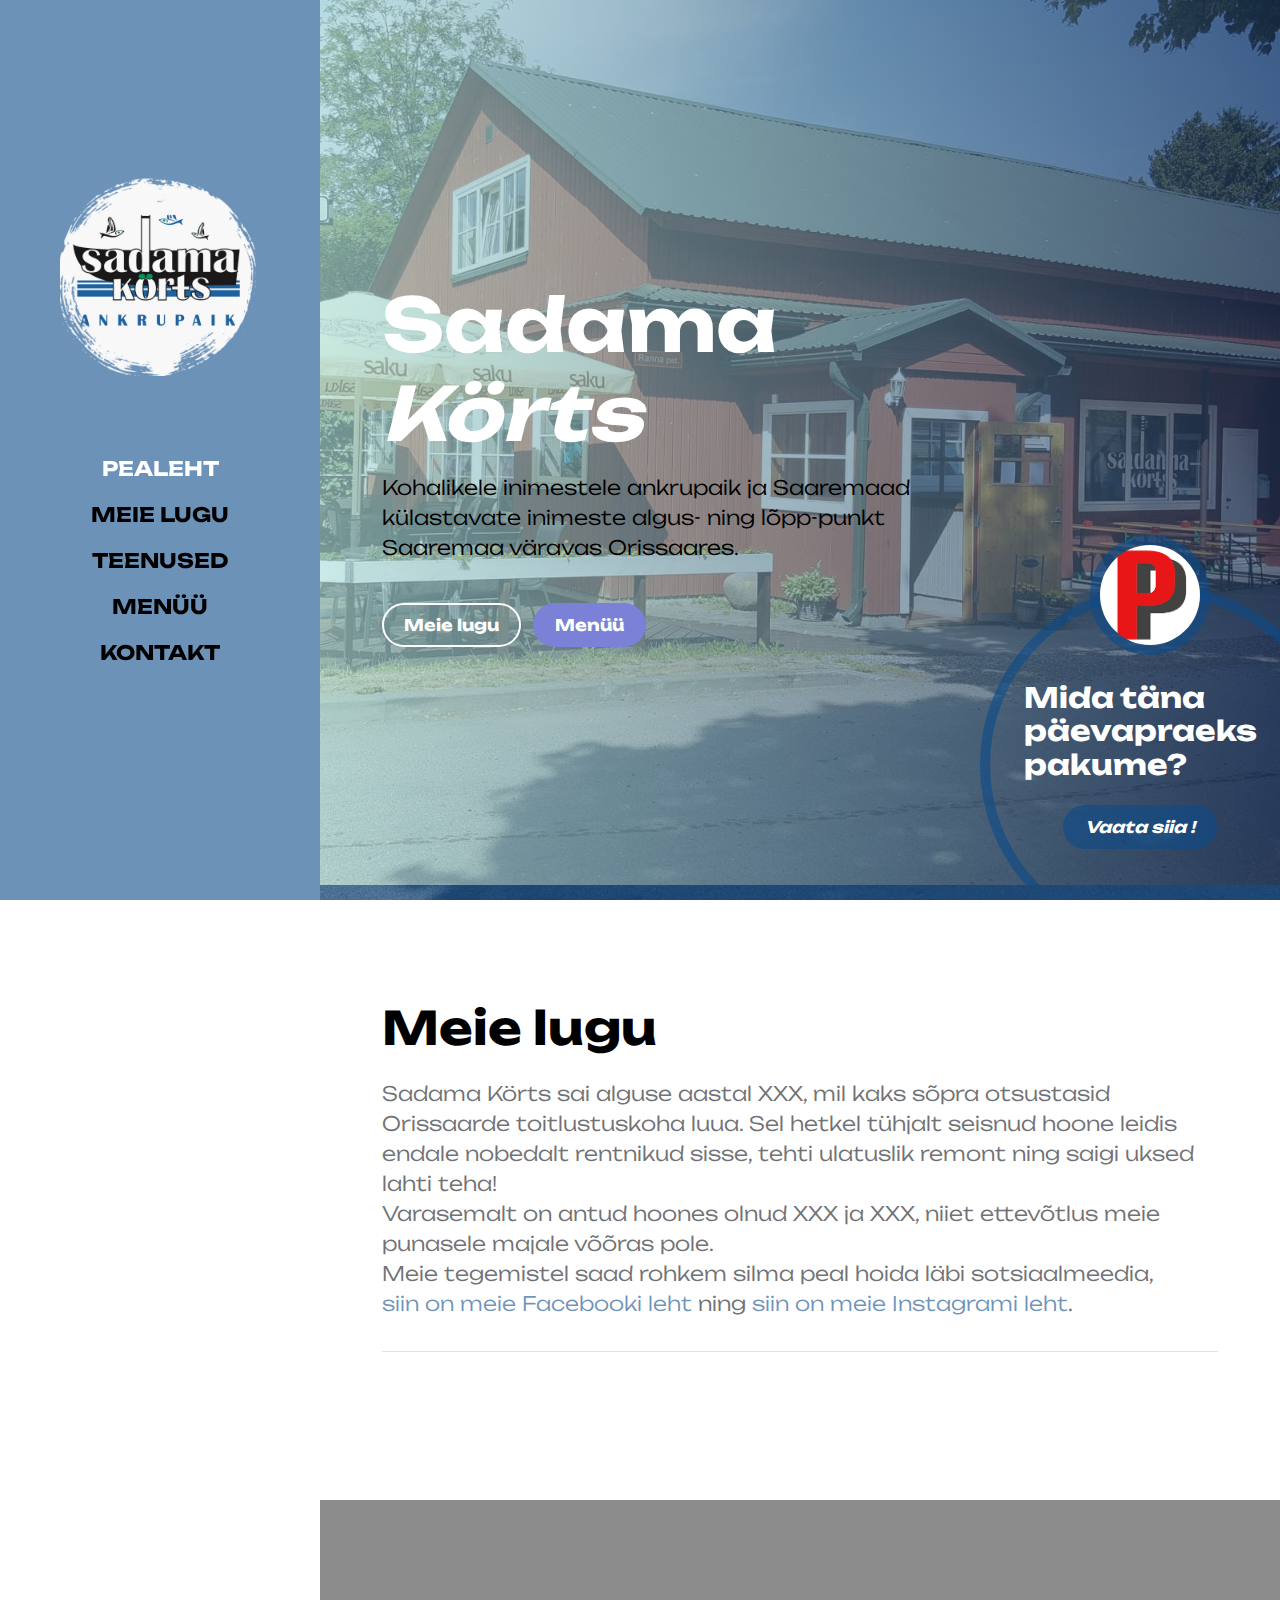
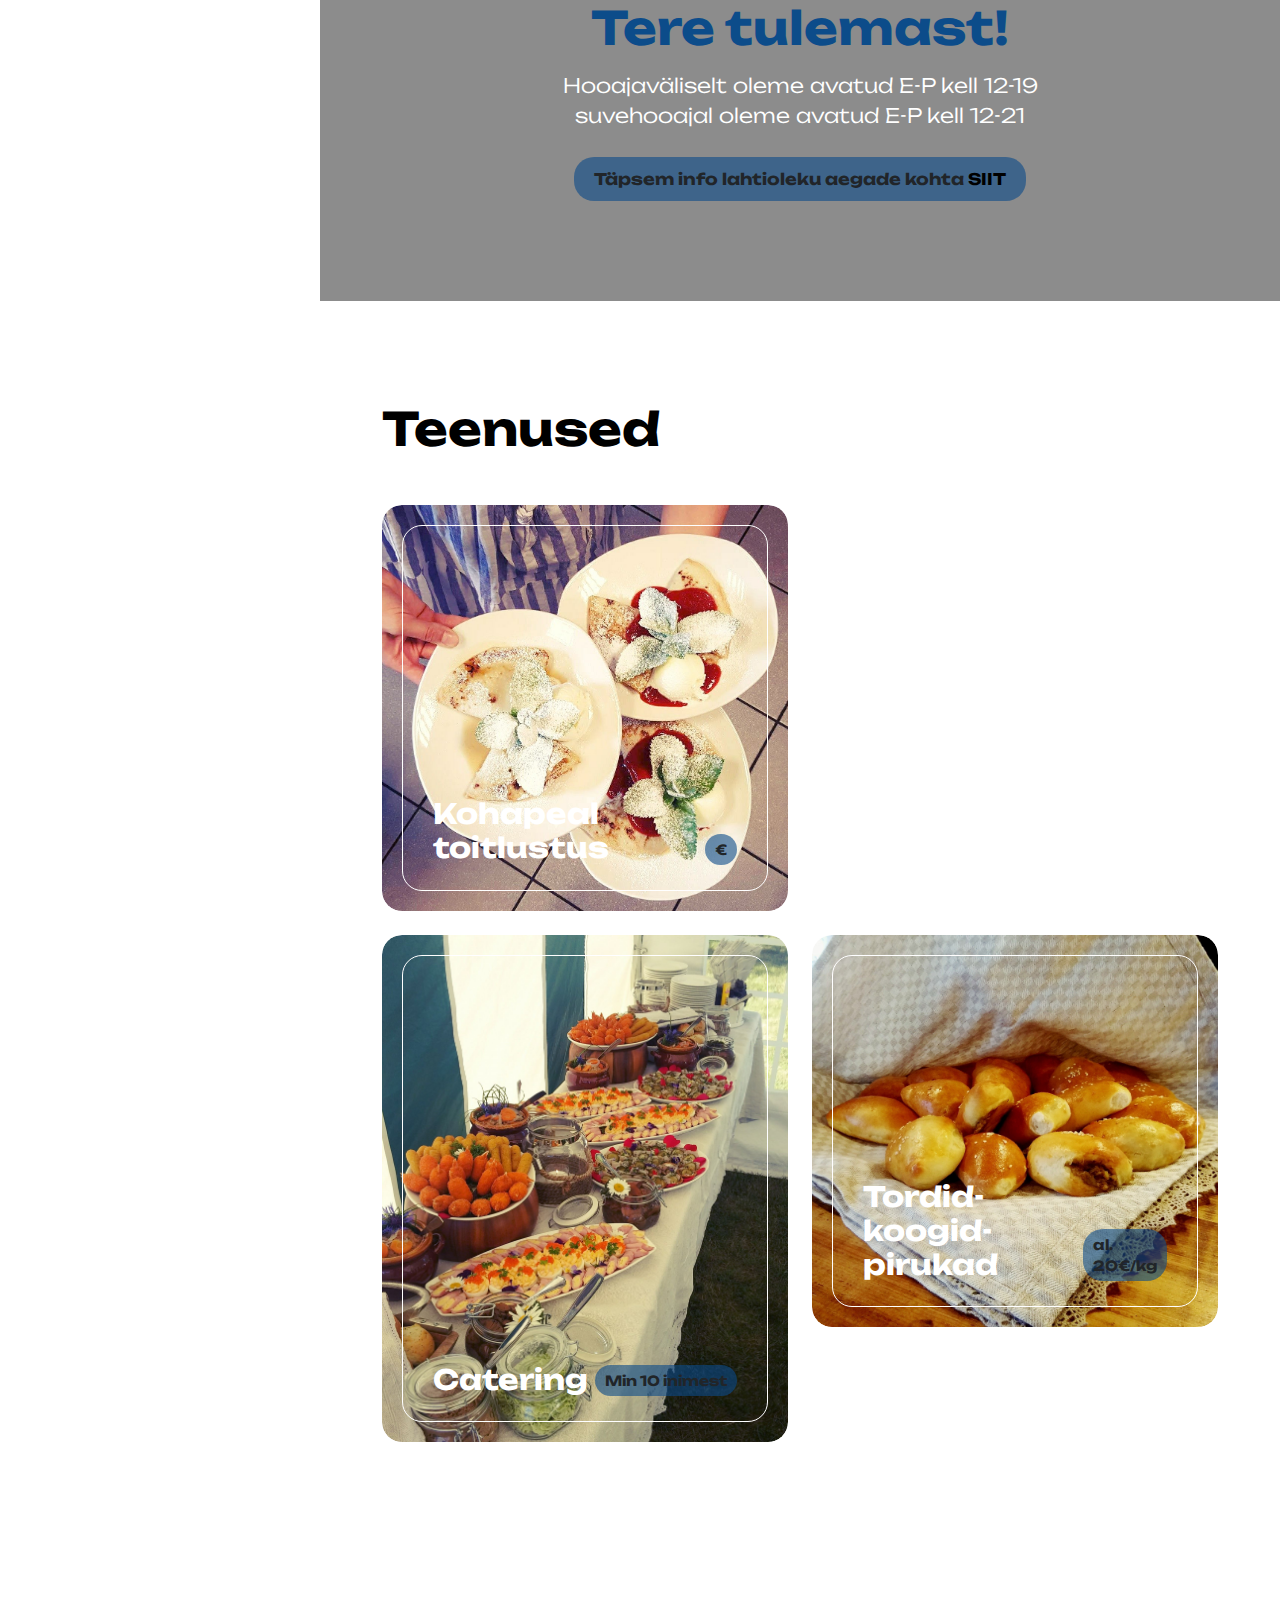
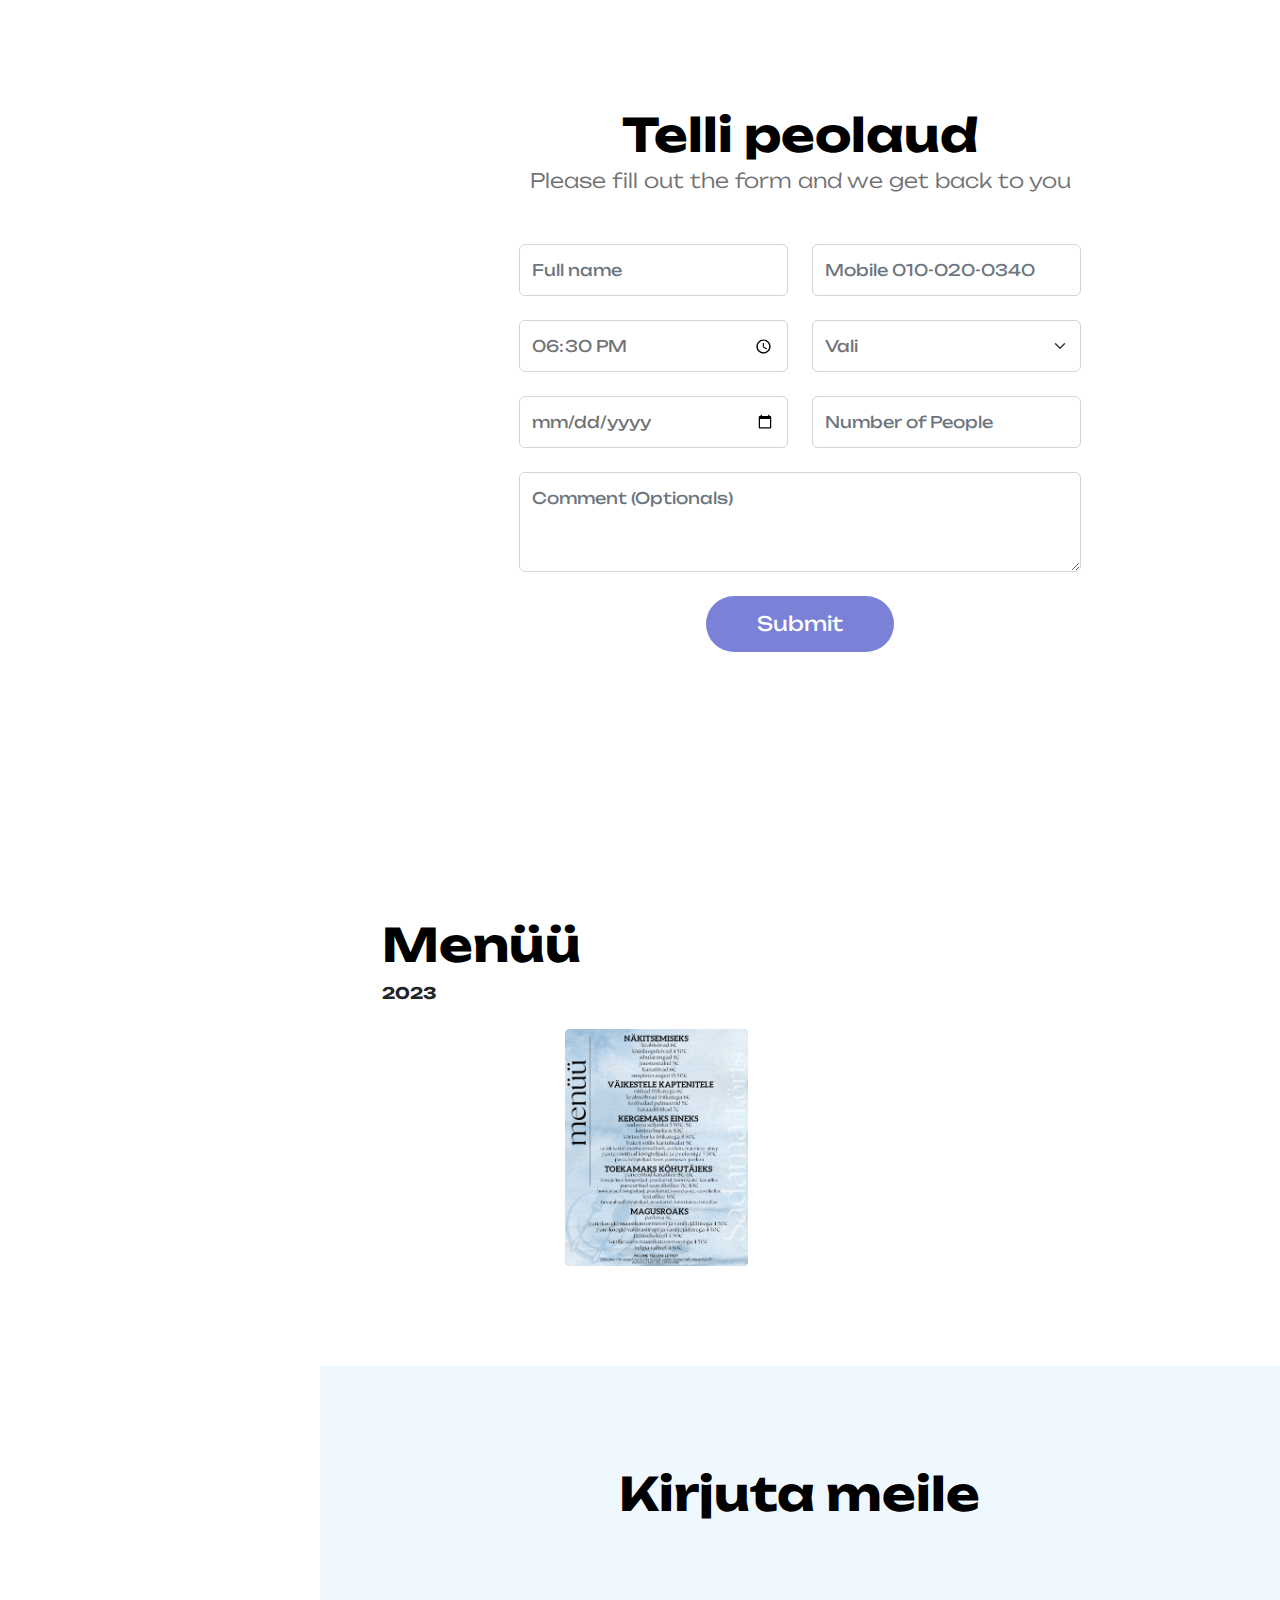
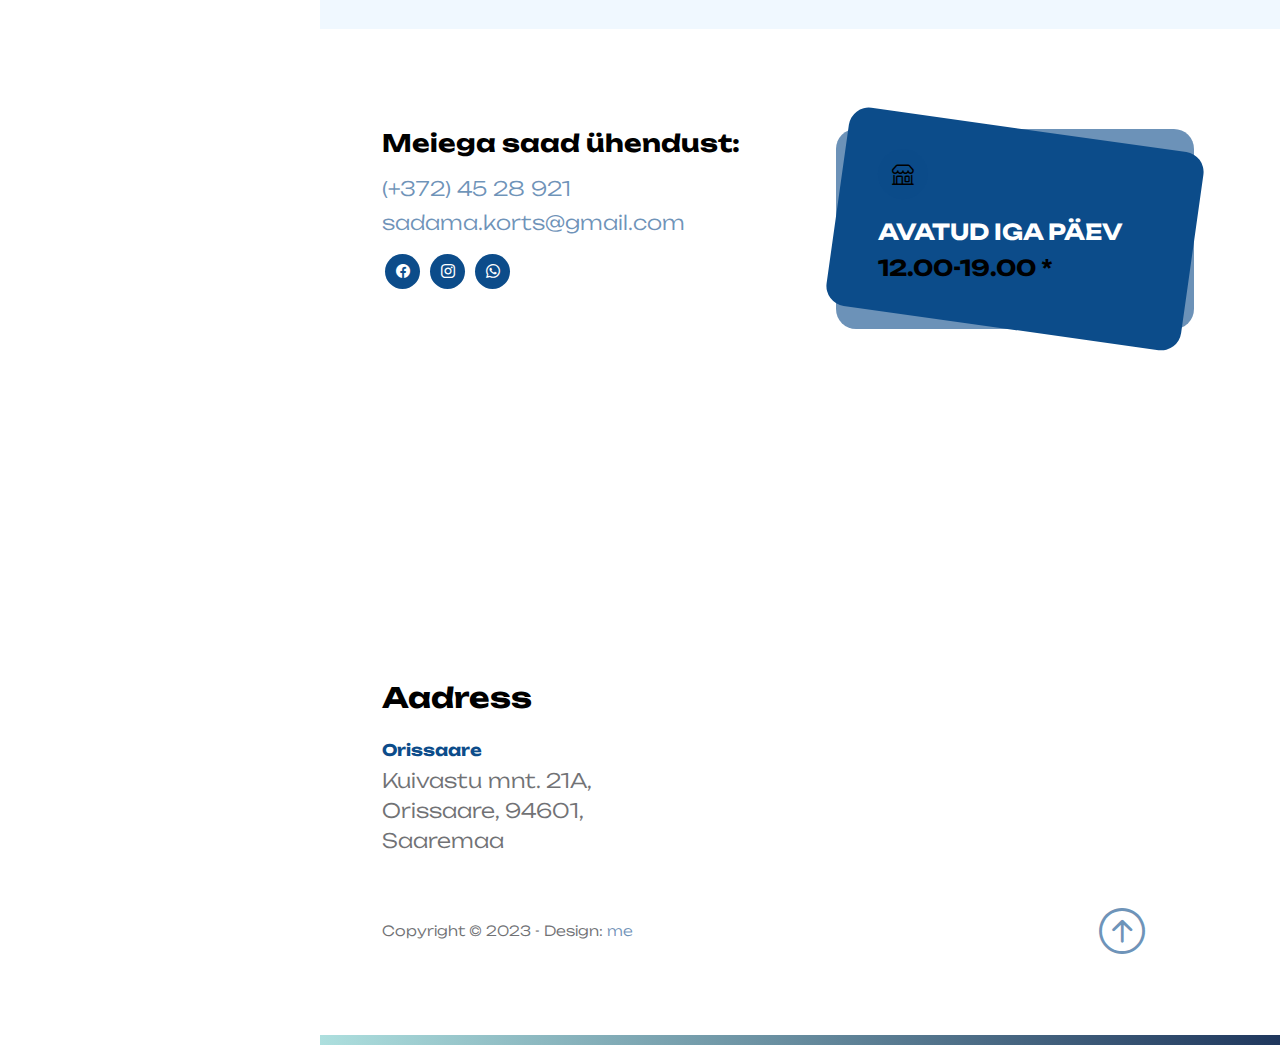
==== commit c98feeaf: "new logo, color correction, etc" ====
--- a/index.html
+++ b/index.html
@@ -37,7 +37,7 @@
 
                     <div class="position-sticky sidebar-sticky d-flex flex-column justify-content-center align-items-center">
                         <a class="navbar-brand" href="index.html">
-                            <img src="images/main_logo.png" class="logo-image img-fluid" align="">
+                            <img src="images/logo-neww.png" class="logo-image img-fluid" align="">
                         </a>
 
                         <ul class="nav flex-column">
@@ -72,7 +72,7 @@
 
                                     <div class="col-lg-8 col-12">
                                         <h1 class="text-white mb-lg-3 mb-4"><strong>Sadama <em>Körts</em></strong></h1>
-                                        <p class="text-black">Kohalikele inimestele ankrupaik ja Saaremaad külastavate inimeste algus- ja lõpp-punkt Saaremaa väravas Orissaares.</p>
+                                        <p class="text-black">Kohalikele inimestele ankrupaik ja Saaremaad külastavate inimeste algus- ning lõpp-punkt Saaremaa väravas Orissaares.</p>
                                         <br>
                                         <a class="btn custom-btn custom-border-btn custom-btn-bg-white smoothscroll me-2 mb-2" href="#section_2">Meie lugu</a>
 
@@ -244,7 +244,7 @@
                             <div class="col-lg-10 col-12 mx-auto">
                                 <form action="#" method="post" class="custom-form booking-form" id="bb-booking-form" role="form">
                                     <div class="text-center mb-5">
-                                        <h2 class="mb-1">Book a seat</h2>
+                                        <h2 class="mb-1">Telli peolaud</h2>
 
                                         <p>Please fill out the form and we get back to you</p>
                                     </div>
@@ -266,10 +266,10 @@
 
                                             <div class="col-lg-6 col-12">
                                                 <select class="form-select form-control" name="bb-branch" id="bb-branch" aria-label="Default select example">
-                                                    <option selected="">Select Branches</option>
-                                                    <option value="Grünberger">Grünberger</option>
-                                                    <option value="Behrenstraße">Behrenstraße</option>
-                                                    <option value="Weinbergsweg">Weinbergsweg</option>
+                                                    <option selected="">Vali</option>
+                                                    <option value="Grünberger">asi</option>
+                                                    <option value="Behrenstraße">asi</option>
+                                                    <option value="Weinbergsweg">asi</option>
                                                 </select>
 
                                             </div>
--- a/css/sadama-tavern.css
+++ b/css/sadama-tavern.css
@@ -78,7 +78,7 @@
   position: absolute;
   top: 15px;
   right: 35px;
-  color: #f1f1f1;
+  color: #ADDFDE;
   font-size: 40px;
   font-weight: bold;
   transition: 0.3s;
@@ -86,7 +86,7 @@
 
 .close:hover,
 .close:focus {
-  color: #bbb;
+  color: #ADDFDE;
   text-decoration: none;
   cursor: pointer;
 }
@@ -105,8 +105,8 @@
 -----------------------------------------*/
 :root {
   --white-color:                  #ffffff;
-  --primary-color:                #d4e1ee;
-  --secondary-color:              #5c47e3;
+  --primary-color:                #0c4b8a9a;
+  --secondary-color:              #0C4C8A;
   --section-bg-color:             #f0f8ff;
   --custom-btn-bg-color:          #7a81d6;
   --custom-btn-bg-hover-color:    #283ccf;
@@ -263,7 +263,7 @@
 }
 
 .custom-block-bg-overlay-wrap:hover {
-  background: linear-gradient(90deg, #2d72fd 0%, #0a3d3e 100%);
+  background: linear-gradient(90deg, #1F375D 5%, #7dacd0 100%);
   transform: scale(1.05);
 }
 
@@ -347,7 +347,7 @@
 }
 
 .logo-image {
-  width: 154px;
+  width: 200px;
   height: auto;
   margin-bottom: 70px;
 }
@@ -465,7 +465,7 @@
 
 .hero-section::after {
   content: "";
-  background: linear-gradient(90deg, #FDBB2D 0%, #22C1C3 100%);
+  background: linear-gradient(90deg, #ADDFDE 0%, #1F375D 100%);
   position: absolute;
   top: 0;
   right: 0;
@@ -770,7 +770,7 @@
 
 .site-footer::after {
   content: "";
-  background: linear-gradient(90deg, #FDBB2D 0%, #22C1C3 100%);
+  background: linear-gradient(90deg, #ADDFDE 0%, #1F375D 100%);
   position: absolute;
   right: 0;
   bottom: 0;
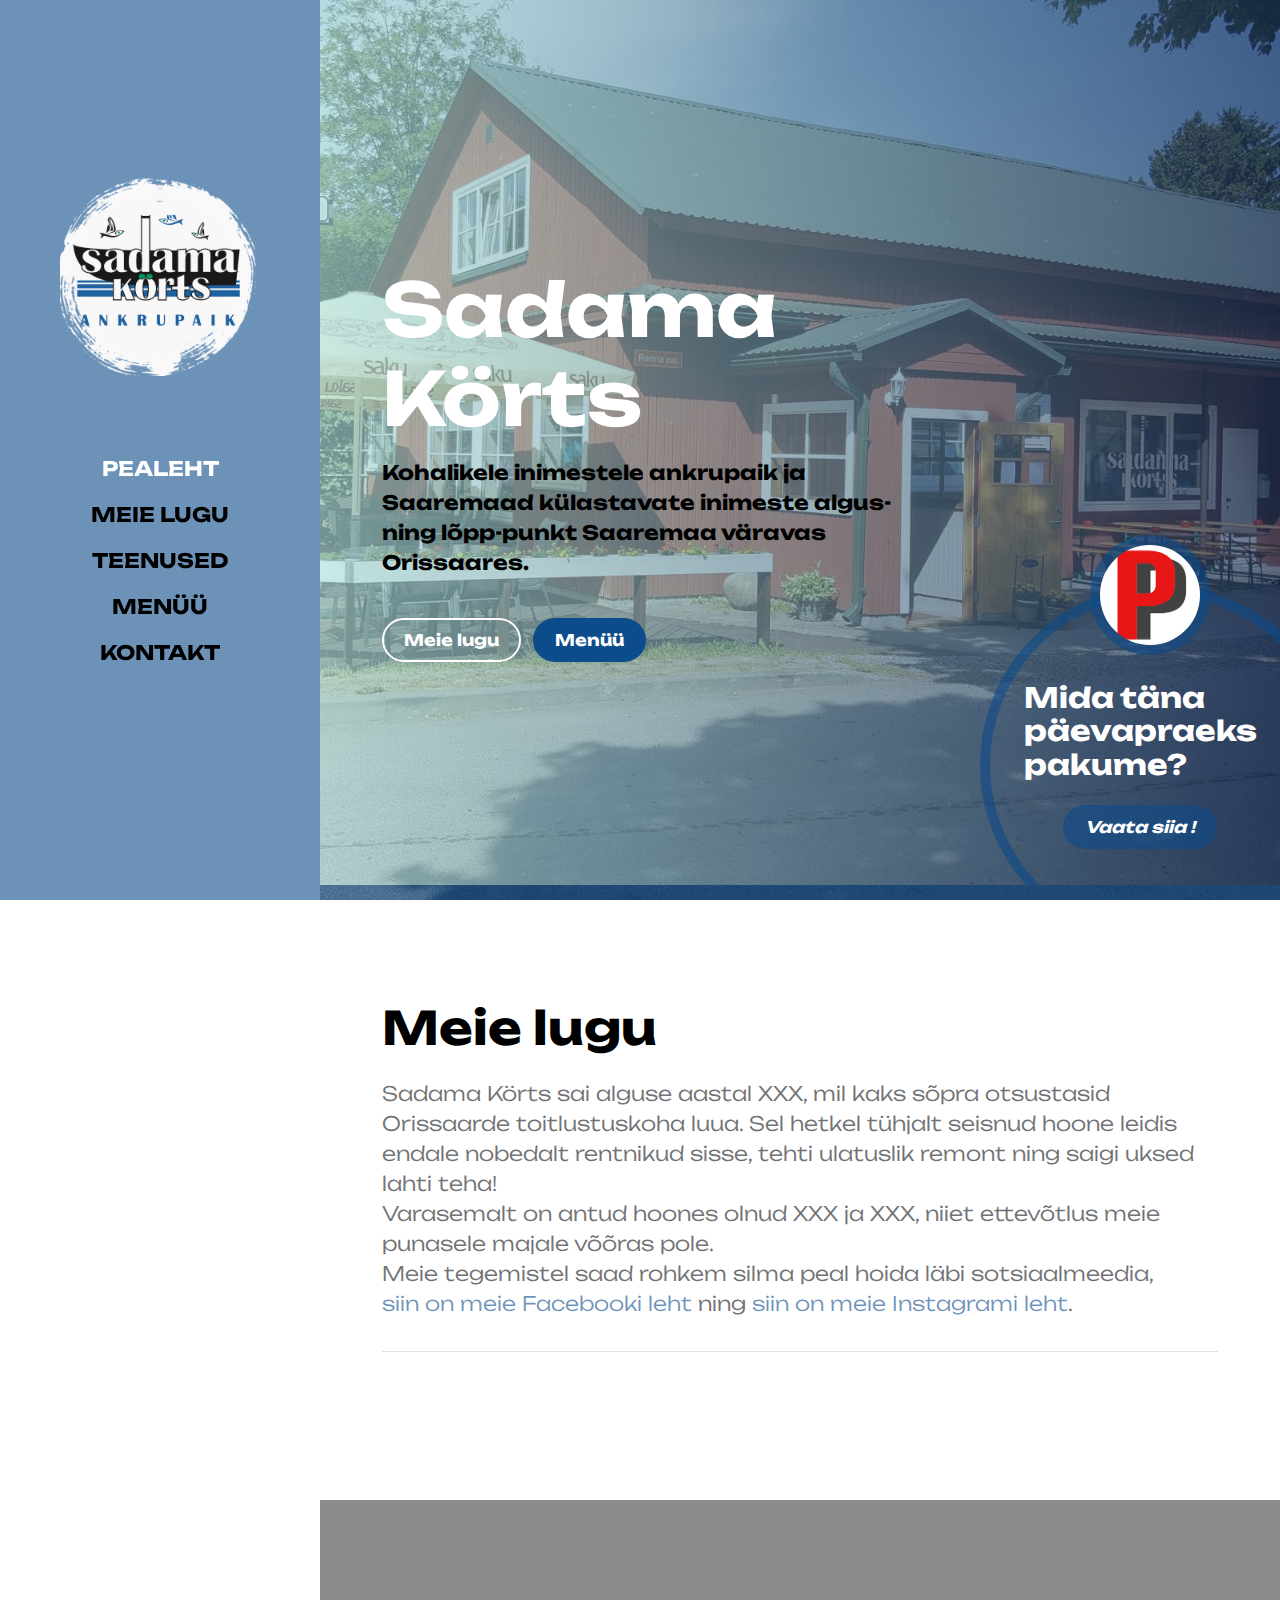
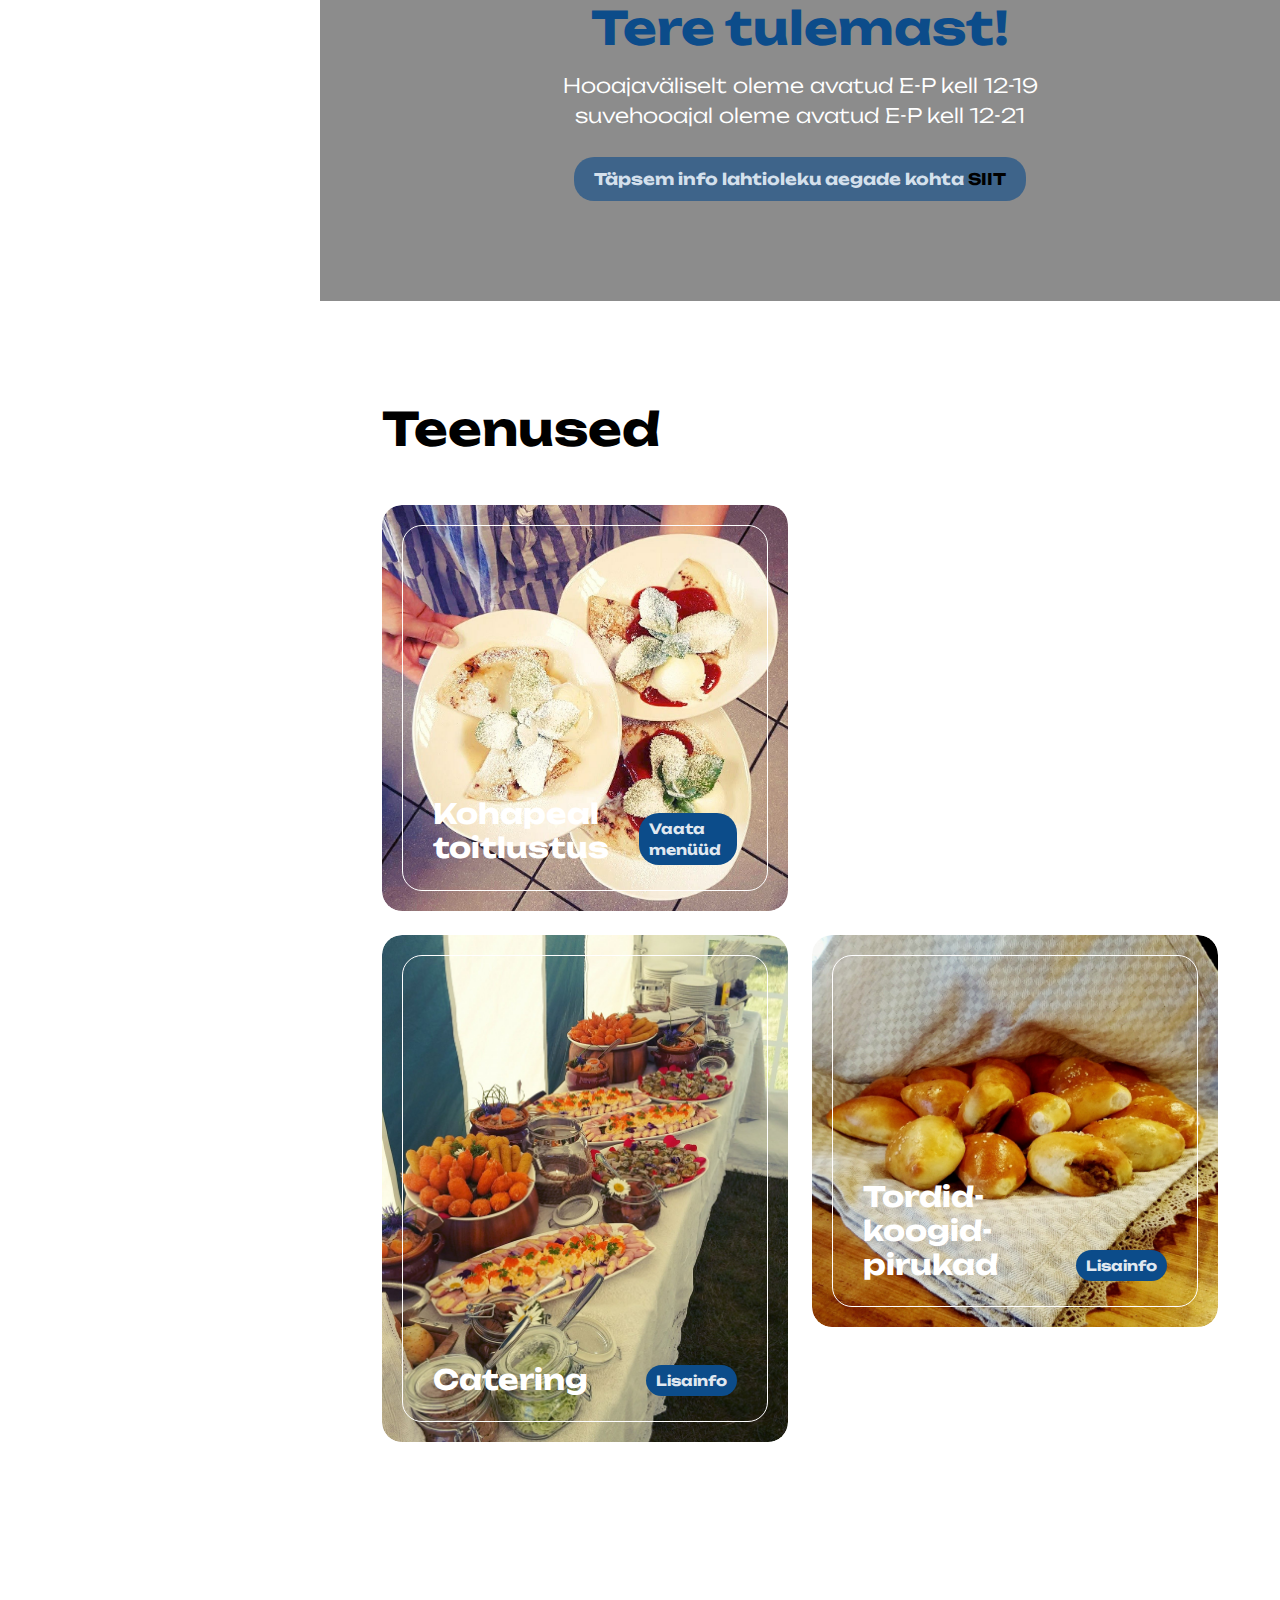
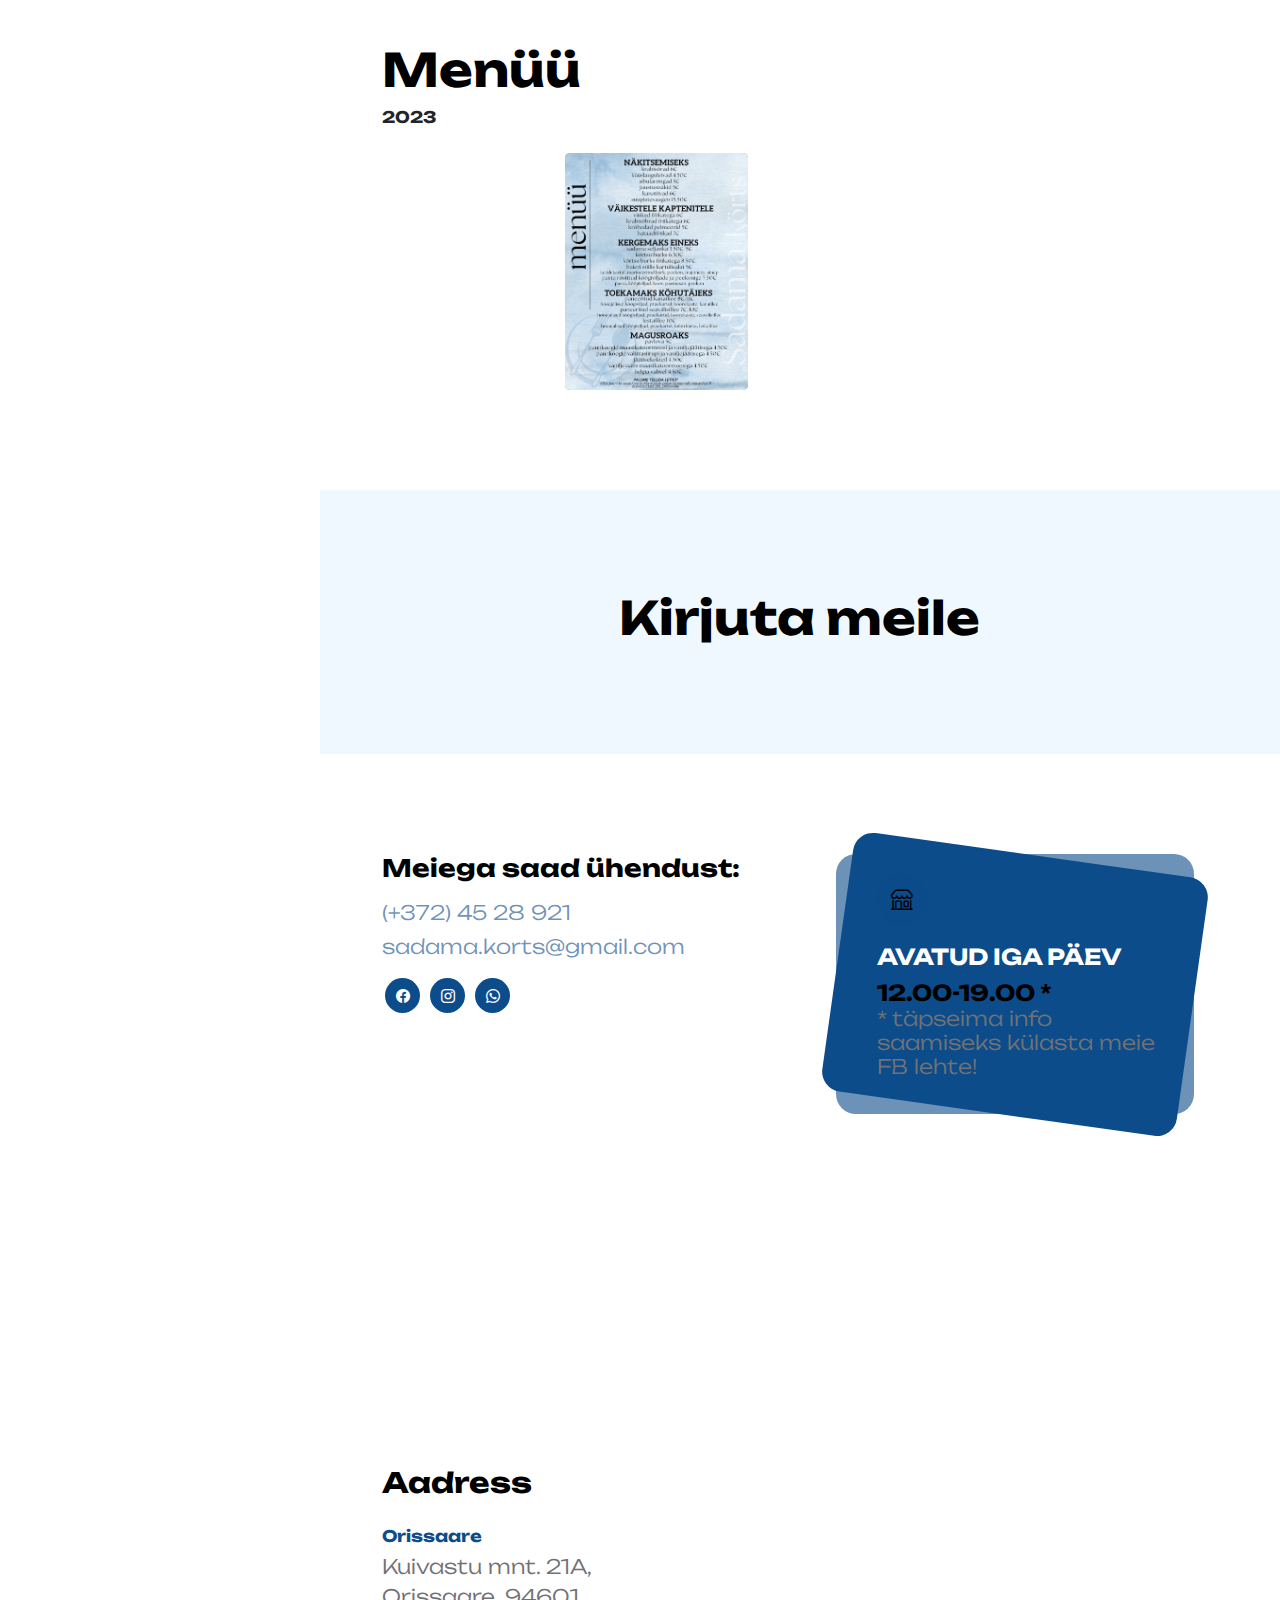
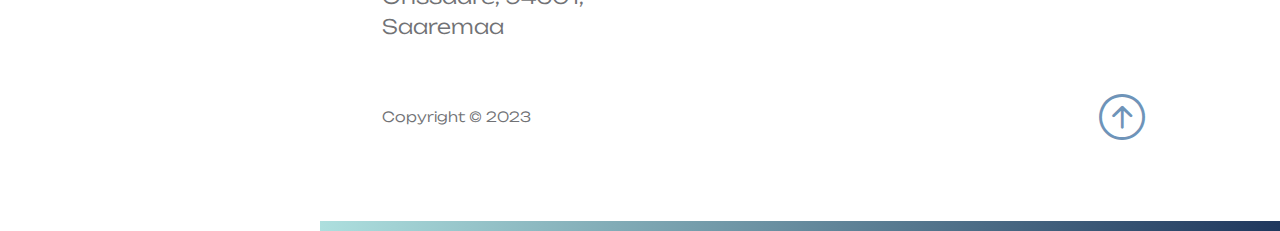
==== commit ad9709a6: "updated" ====
--- a/index.html
+++ b/index.html
@@ -71,8 +71,8 @@
                                 <div class="row">
 
                                     <div class="col-lg-8 col-12">
-                                        <h1 class="text-white mb-lg-3 mb-4"><strong>Sadama <em>Körts</em></strong></h1>
-                                        <p class="text-black">Kohalikele inimestele ankrupaik ja Saaremaad külastavate inimeste algus- ning lõpp-punkt Saaremaa väravas Orissaares.</p>
+                                        <h1 class="text-white mb-lg-3 mb-4"><strong>Sadama Körts</strong></h1>
+                                        <p class="text-black"><b>Kohalikele inimestele ankrupaik ja Saaremaad külastavate inimeste algus- ning lõpp-punkt Saaremaa väravas Orissaares.</b></p>
                                         <br>
                                         <a class="btn custom-btn custom-border-btn custom-btn-bg-white smoothscroll me-2 mb-2" href="#section_2">Meie lugu</a>
 
@@ -192,7 +192,7 @@
                                         <div class="services-info d-flex align-items-end">
                                             <h4 class="mb-0">Kohapeal toitlustus</h4>
 
-                                            <strong class="services-thumb-price">€</strong>
+                                            <strong class="services-thumb-price"><a href="#section_4" class="infobutton"> Vaata menüüd</a></strong>
                                         </div>
                                     </div>
                                 </div>
@@ -202,9 +202,9 @@
                                         <img src="images/catering4.jpg" class="services-image img-fluid" alt="">
 
                                         <div class="services-info d-flex align-items-end">
-                                            <h4 class="mb-0">Gruppide toitlustamine</h4>
-
-                                            <strong class="services-thumb-price">Min 10 inimest</strong>
+                                            <h4 class="mb-0">Peolauad ja <br> gruppide toitlustamine</h4>
+
+                                            <strong class="services-thumb-price">Lisainfo</strong>
                                         </div>
                                     </div>
                                 </div>
@@ -216,7 +216,7 @@
                                         <div class="services-info d-flex align-items-end">
                                             <h4 class="mb-0">Catering</h4>
 
-                                            <strong class="services-thumb-price">Min 10 inimest</strong>
+                                            <strong class="services-thumb-price"><a href="catering.html" class="infobutton">Lisainfo</a></strong>
                                         </div>
                                     </div>
                                 </div>
@@ -228,7 +228,7 @@
                                         <div class="services-info d-flex align-items-end">
                                             <h4 class="mb-0">Tordid-koogid-pirukad</h4>
 
-                                            <strong class="services-thumb-price">al. 20€/kg</strong>
+                                            <strong class="services-thumb-price">Lisainfo</strong>
                                         </div>
                                     </div>
                                 </div>
@@ -237,62 +237,7 @@
                         </div>
                     </section>
 
-                    <section class="booking-section section-padding" id="booking-section">
-                    <div class="container">
-                        <div class="row">
-
-                            <div class="col-lg-10 col-12 mx-auto">
-                                <form action="#" method="post" class="custom-form booking-form" id="bb-booking-form" role="form">
-                                    <div class="text-center mb-5">
-                                        <h2 class="mb-1">Telli peolaud</h2>
-
-                                        <p>Please fill out the form and we get back to you</p>
-                                    </div>
-
-                                    <div class="booking-form-body">
-                                        <div class="row">
-
-                                            <div class="col-lg-6 col-12">
-                                                <input type="text" name="bb-name" id="bb-name" class="form-control" placeholder="Full name" required>
-                                            </div>
-
-                                            <div class="col-lg-6 col-12">
-                                                <input type="tel" class="form-control" name="bb-phone" placeholder="Mobile 010-020-0340" pattern="[0-9]{3}-[0-9]{3}-[0-9]{4}" required="">
-                                            </div>
-                                        
-                                            <div class="col-lg-6 col-12">
-                                                <input class="form-control" type="time" name="bb-time" value="18:30" />
-                                            </div>
-
-                                            <div class="col-lg-6 col-12">
-                                                <select class="form-select form-control" name="bb-branch" id="bb-branch" aria-label="Default select example">
-                                                    <option selected="">Vali</option>
-                                                    <option value="Grünberger">asi</option>
-                                                    <option value="Behrenstraße">asi</option>
-                                                    <option value="Weinbergsweg">asi</option>
-                                                </select>
-
-                                            </div>
-                                            <div class="col-lg-6 col-12">
-                                                <input type="date" name="bb-date" id="bb-date" class="form-control" placeholder="Date" required>
-                                            </div>
-
-                                            <div class="col-lg-6 col-12">
-                                                <input type="number" name="bb-number" id="bb-number" class="form-control" placeholder="Number of People" required>
-                                            </div>
-                                        </div>
-
-                                        <textarea name="bb-message" rows="3" class="form-control" id="bb-message" placeholder="Comment (Optionals)"></textarea>
-
-                                        <div class="col-lg-4 col-md-10 col-8 mx-auto">
-                                            <button type="submit" class="form-control">Submit</button>
-                                        </div>
-                                    </div>
-                                </form>
-                        </div>
-                    </div>
-                </section>
-
+                    
 
                     <section class="price-list-section section-padding" id="section_4">
                         <div class="container">
@@ -423,6 +368,7 @@
                                             <strong>Avatud iga päev</strong>
 
                                             <span class="ms-auto">12.00-19.00 *</span>
+                                            <p>* täpseima info saamiseks külasta meie FB lehte!</p>
                                         </h6>
                                     </div>
                                 </div>
@@ -460,7 +406,7 @@
 
                                 <div class="col-lg-8 col-12 mt-4">
                                     <p class="copyright-text mb-0">Copyright © 2023 
-                                    - Design: <a href="https://www.aliins.github.io" rel="nofollow" target="_blank">me</a></p>
+                                   <!-- - Design: <a href="https://www.aliins.github.io" rel="nofollow" target="_blank">me</a></p>-->
                                 </div>
 
                                 <div class="col-lg-2 col-md-3 col-3 mt-lg-4 ms-auto">
--- a/css/sadama-tavern.css
+++ b/css/sadama-tavern.css
@@ -30,7 +30,7 @@
   margin: auto;
   display: block;
   width: 75%;
-  //max-width: 75%;
+  max-width: 75%;
 }
 
 /* Caption of Modal Image */
@@ -108,12 +108,14 @@
   --primary-color:                #0c4b8a9a;
   --secondary-color:              #0C4C8A;
   --section-bg-color:             #f0f8ff;
-  --custom-btn-bg-color:          #7a81d6;
+  --custom-btn-bg-color:          #0C4C8A;
   --custom-btn-bg-hover-color:    #283ccf;
   --dark-color:                   #000000;
   --p-color:                      #717275;
   --border-color:                 #7fffd4;
-  --link-hover-color:             #27b29f;
+  --link-hover-color:             #97D5E0;
+  --info-button:                  #0C4C8A;
+  --info-button-letter:           #ffffffe3;
 
   --body-font-family:             'Unbounded', cursive;
 
@@ -147,6 +149,7 @@
   TYPOGRAPHY               
 -----------------------------------------*/
 
+
 h2,
 h3,
 h4,
@@ -284,6 +287,11 @@
 /*---------------------------------------
   CUSTOM BUTTON               
 -----------------------------------------*/
+
+.infobutton {
+  color: var(--info-button-letter);
+}
+
 .custom-btn {
   background: var(--custom-btn-bg-color);
   border: 2px solid transparent;
@@ -568,6 +576,7 @@
   display: inline-block;
   margin-top: 10px;
   padding: 10px 20px;
+  color: #f0f8ffd8;
 }
 
 
@@ -597,11 +606,12 @@
 }
 
 .services-thumb-price {
-  background: var(--primary-color);
+  background: var(--info-button);
   border-radius: var(--border-radius-medium);
   font-size: var(--copyright-font-size);
   margin-left: auto;
   padding: 5px 10px;
+  color: var(--info-button-letter);
 }
 
 .services-info {
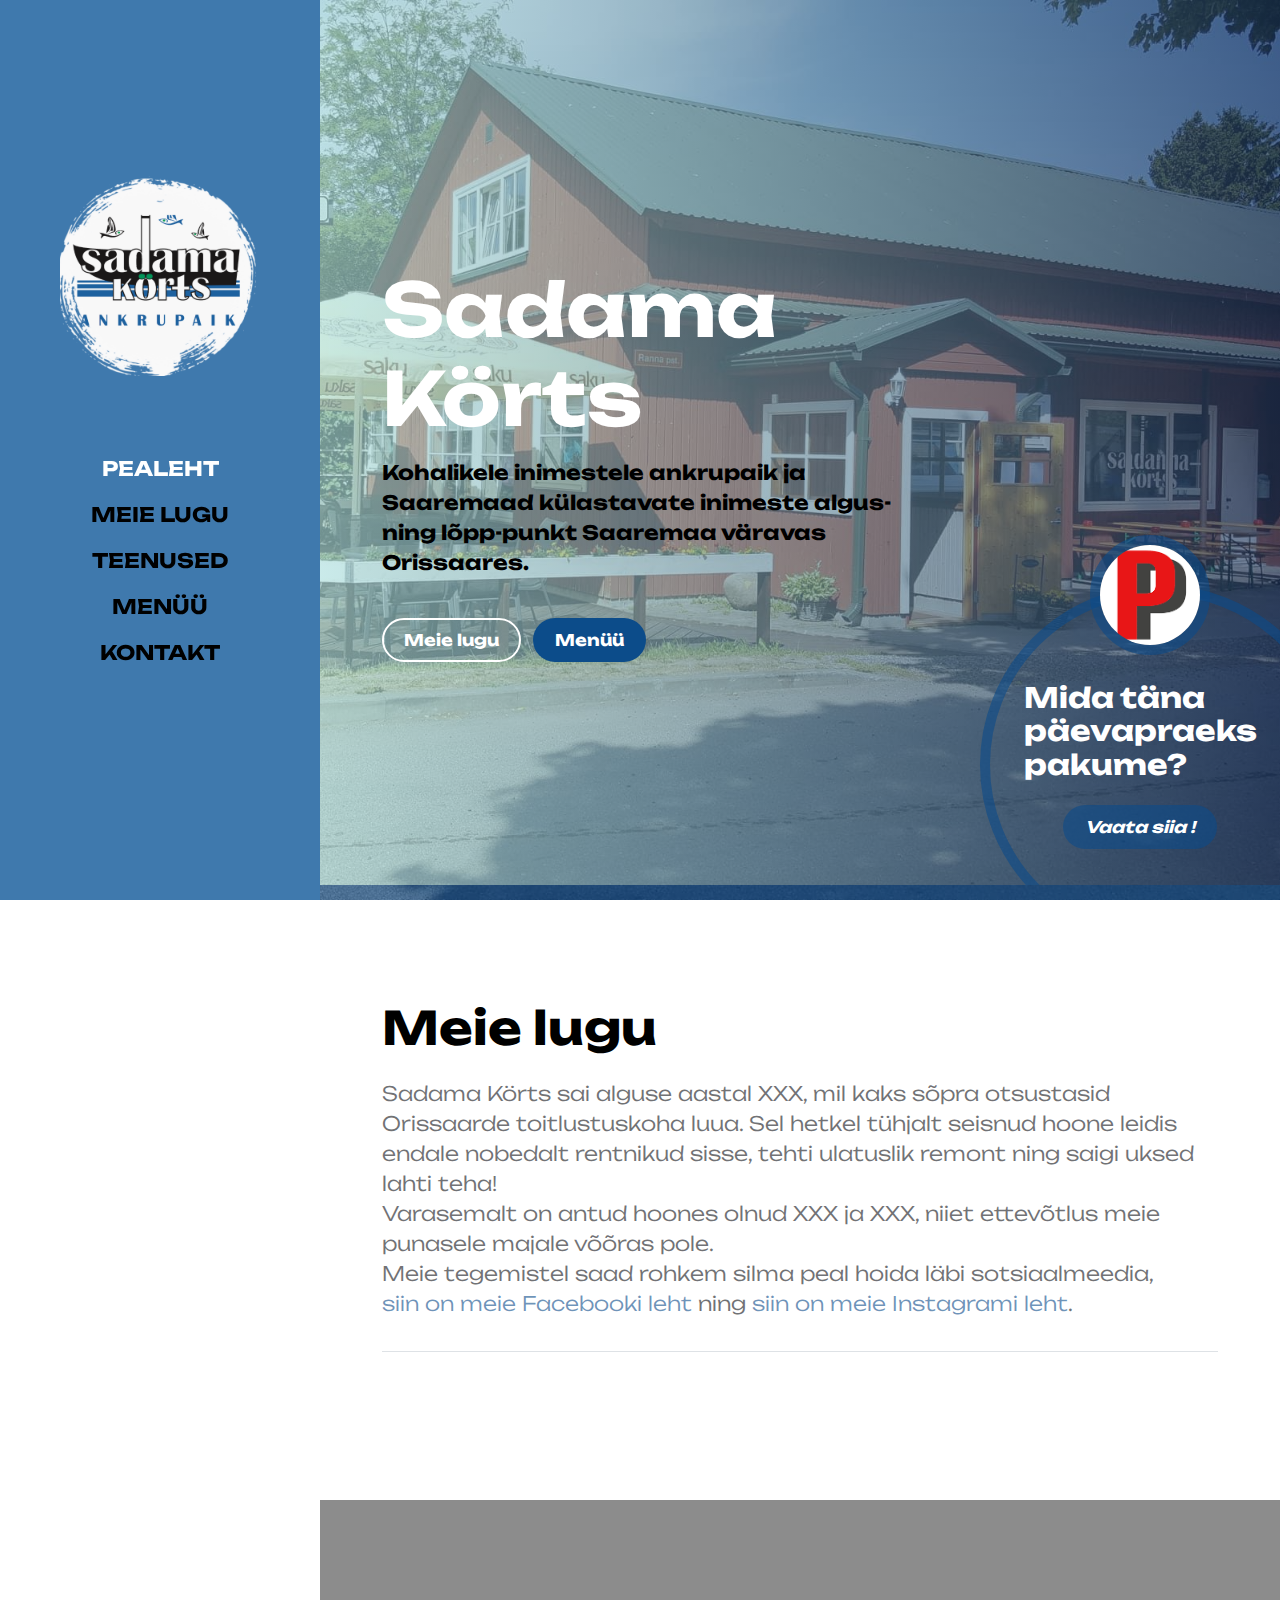
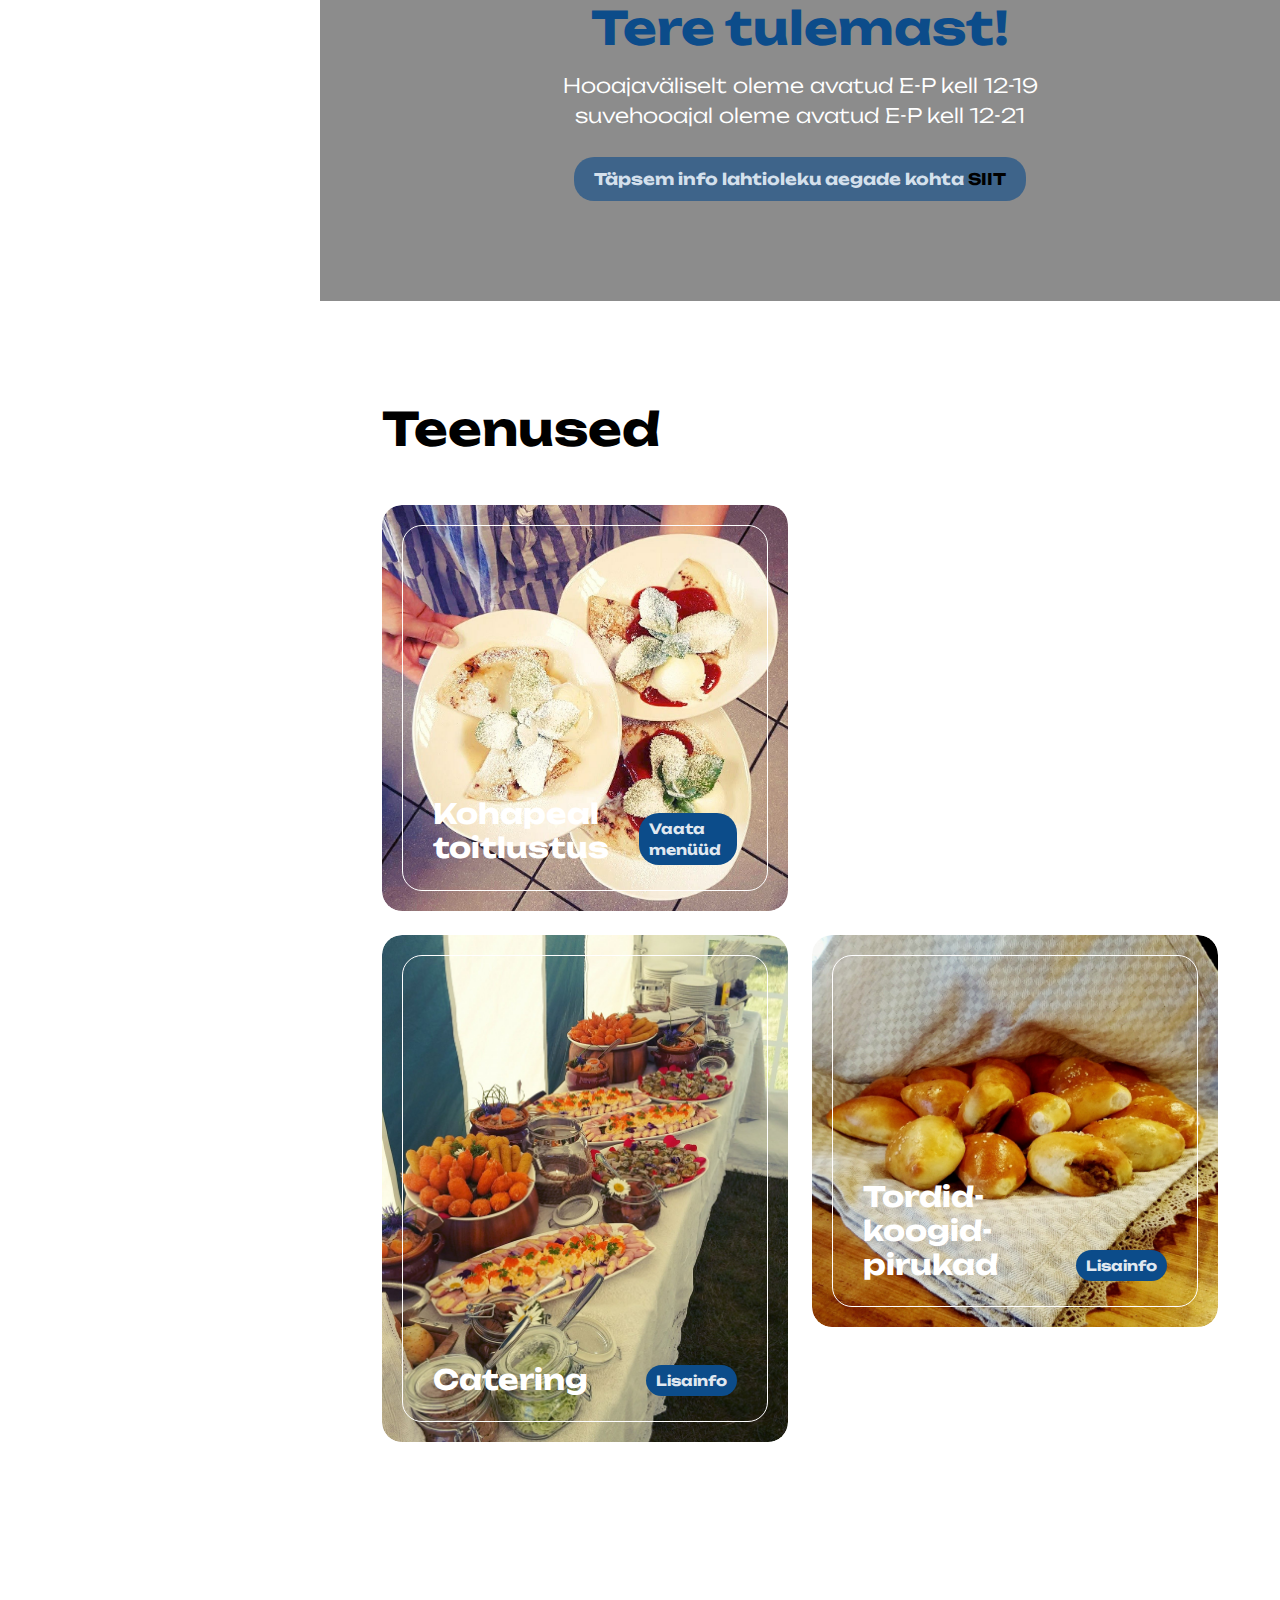
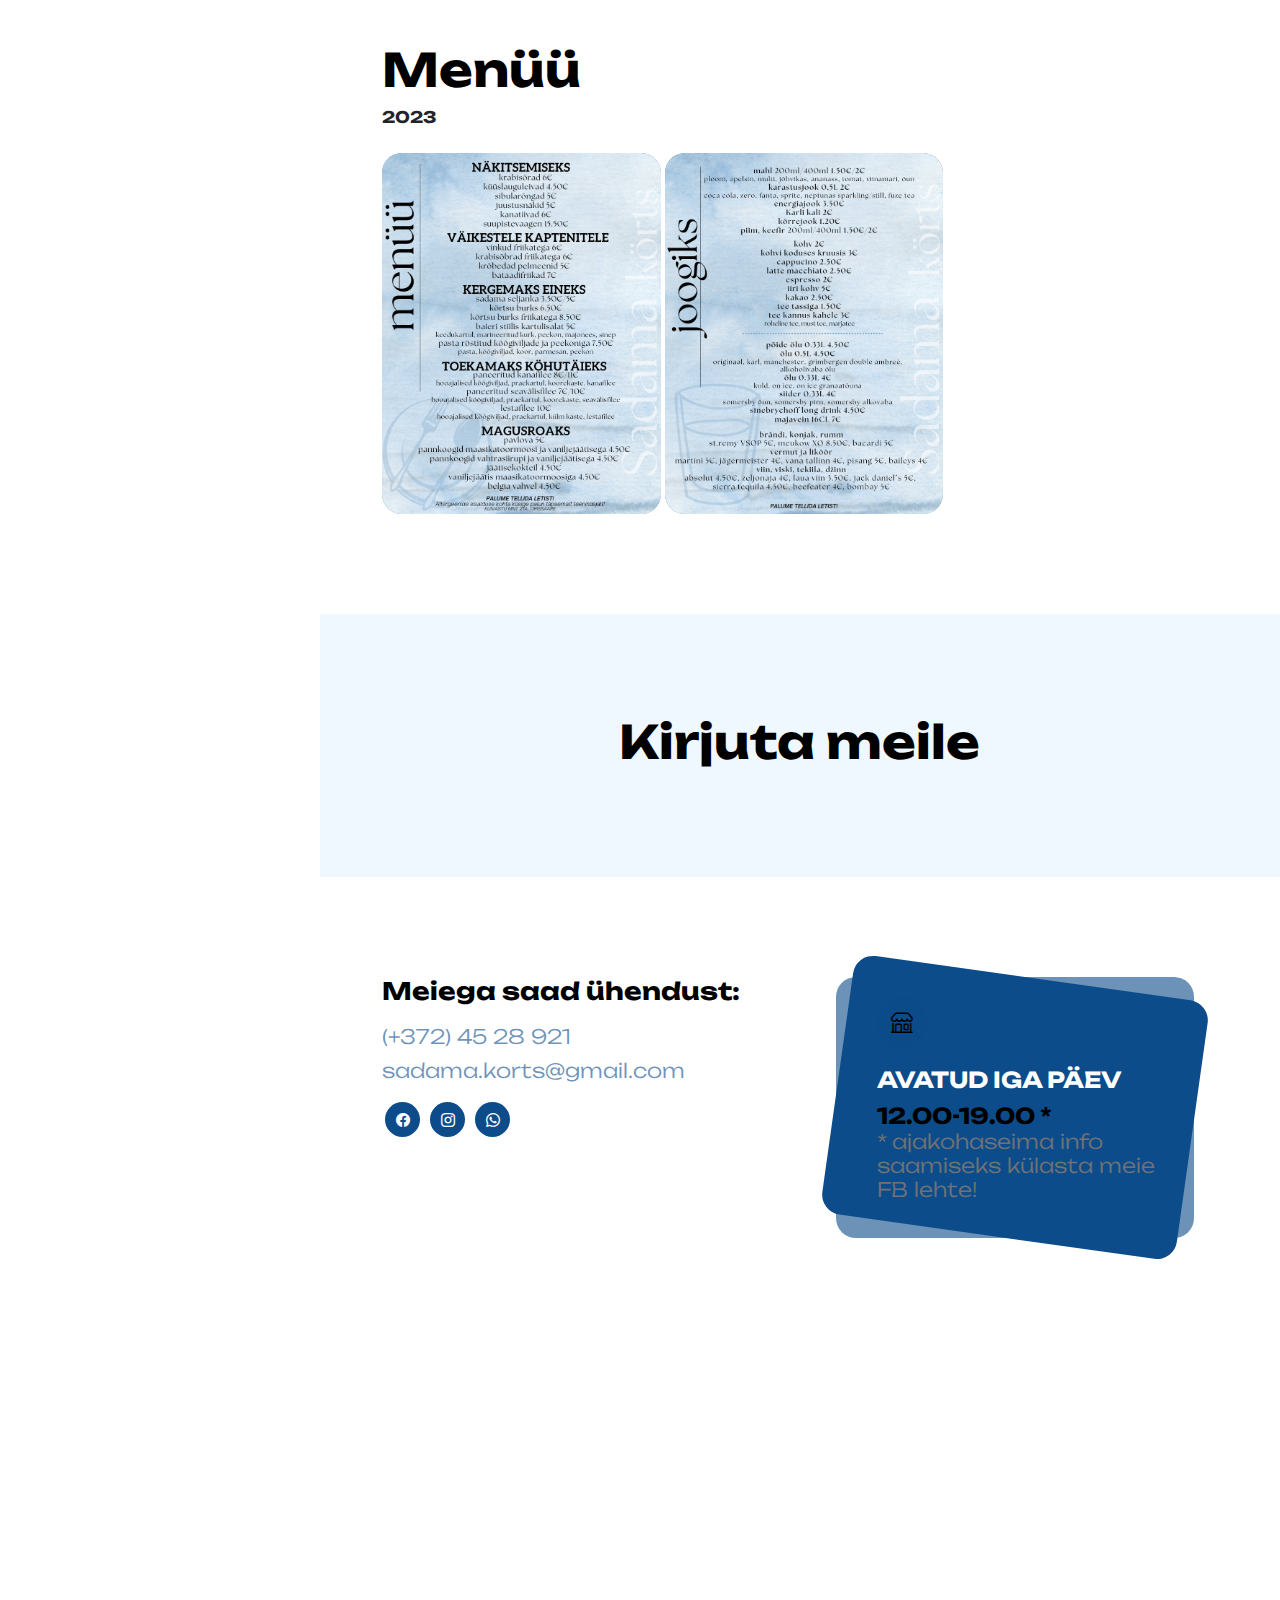
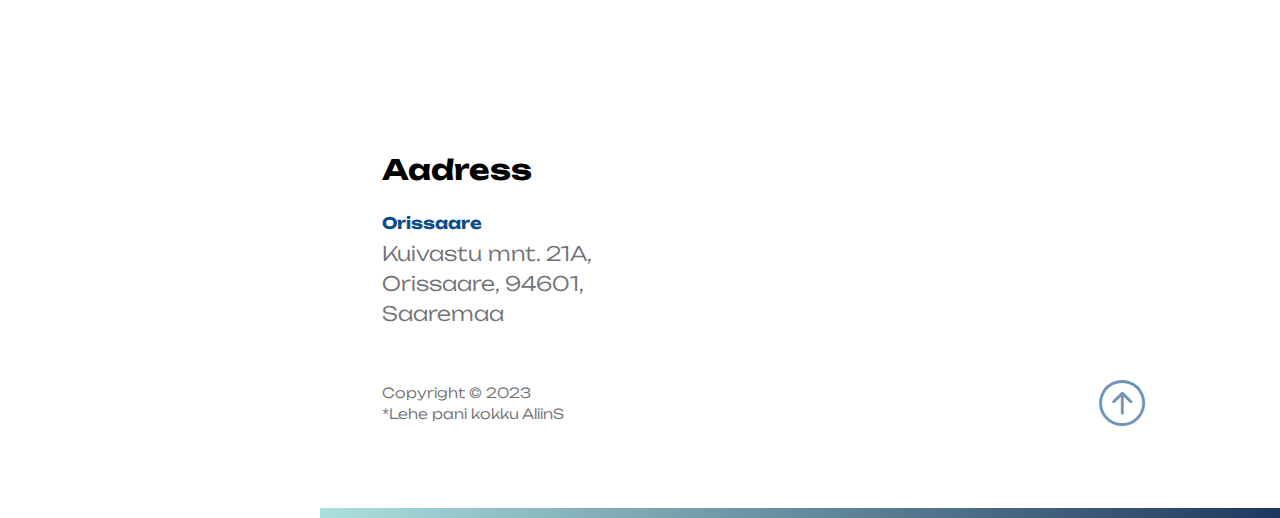
==== commit f7a94b75: "new pages, lots of corrections" ====
--- a/index.html
+++ b/index.html
@@ -76,7 +76,7 @@
                                         <br>
                                         <a class="btn custom-btn custom-border-btn custom-btn-bg-white smoothscroll me-2 mb-2" href="#section_2">Meie lugu</a>
 
-                                        <a class="btn custom-btn smoothscroll mb-2" href="#section_3">Menüü</a>
+                                        <a class="btn custom-btn smoothscroll mb-2" href="#section_4">Menüü</a>
                                     </div>
                                 </div>
                             </div>
@@ -109,7 +109,7 @@
                                     <!-- <h6 class="mb-5">Körtsu pere läbi aegade</h6>
 
                                         <div class="col-lg-5 col-12 custom-block-bg-overlay-wrap me-lg-5 mb-5 mb-lg-0">
-                                            <img src="images/barber/portrait-male-hairdresser-with-scissors.jpg" class="custom-block-bg-overlay-image img-fluid" alt="">
+                                            <img src="" class="custom-block-bg-overlay-image img-fluid" alt="">
 
                                             <div class="team-info d-flex align-items-center flex-wrap">
                                                 <p class="mb-0">Redo</p>
@@ -134,7 +134,7 @@
                                         </div>
 
                                         <div class="col-lg-5 col-12 custom-block-bg-overlay-wrap mt-4 mt-lg-0 mb-5 mb-lg-0">
-                                            <img src="images/barber/portrait-mid-adult-bearded-male-barber-with-folded-arms.jpg" class="custom-block-bg-overlay-image img-fluid" alt="">
+                                            <img src="" class="custom-block-bg-overlay-image img-fluid" alt="">
 
                                             <div class="team-info d-flex align-items-center flex-wrap">
                                                 <p class="mb-0">Sam</p>
@@ -169,7 +169,7 @@
                                     <p>Hooajaväliselt oleme avatud E-P kell 12-19 <br>
                                     suvehooajal oleme avatud E-P kell 12-21</p>
 
-                                    <strong>Täpsem info lahtioleku aegade kohta <a class="text-black" href="https://www.facebook.com/sadamakorts">SIIT</a></strong>
+                                    <strong>Täpsem info lahtioleku aegade kohta <a class="text-black" href="https://www.facebook.com/sadamakorts" target="_blank">SIIT</a></strong>
                                 </div>
 
                             </div>
@@ -204,7 +204,7 @@
                                         <div class="services-info d-flex align-items-end">
                                             <h4 class="mb-0">Peolauad ja <br> gruppide toitlustamine</h4>
 
-                                            <strong class="services-thumb-price">Lisainfo</strong>
+                                            <strong class="services-thumb-price"><a href="groups.html" class="infobutton">Lisainfo</a></strong>
                                         </div>
                                     </div>
                                 </div>
@@ -228,7 +228,7 @@
                                         <div class="services-info d-flex align-items-end">
                                             <h4 class="mb-0">Tordid-koogid-pirukad</h4>
 
-                                            <strong class="services-thumb-price">Lisainfo</strong>
+                                            <strong class="services-thumb-price"><a href="cakes.html" class="infobutton">Lisainfo</a></strong>
                                         </div>
                                     </div>
                                 </div>
@@ -250,61 +250,21 @@
 
                                             <strong>2023</strong>
                                         </div>
-
-                                        <!-- <div class="price-list-thumb">
-                                            <h6 class="d-flex">
-                                                TEXT
-                                                <span class="price-list-thumb-divider"></span>
-
-                                                <strong>$32.00</strong>
-                                            </h6>
-                                        </div>
-
-                                        <div class="price-list-thumb">
-                                            <h6 class="d-flex">
-                                                TEXT
-                                                <span class="price-list-thumb-divider"></span>
-
-                                                <strong>$26.00</strong>
-                                            </h6>
-                                        </div>
-
-                                        <div class="price-list-thumb">
-                                            <h6 class="d-flex">
-                                                TEXT
-                                                <span class="price-list-thumb-divider"></span>
-
-                                                <strong>$36.00</strong>
-                                            </h6>
-                                        </div>
-
-                                        <div class="price-list-thumb">
-                                            <h6 class="d-flex">
-                                                TEXT
-                                                <span class="price-list-thumb-divider"></span>
-
-                                                <strong>$30.00</strong>
-                                            </h6>
-                                        </div>
-
-                                        <div class="price-list-thumb">
-                                            <h6 class="d-flex">
-                                                TEXT
-                                                <span class="price-list-thumb-divider"></span>
-
-                                                <strong>$25.00</strong>
-                                            </h6>
-                                        </div>
-                                    </div>
-                                </div> -->
-
+                                    </div>
+                                </div>
                             </div>
                             <!-- Image Zoom HTML -->   
-                            <img id="myImg" src="images/menuEST.png" alt="Menu" class="col-lg-4 col-12 custom-block-bg-overlay-wrap mt-5 mb-5 mb-lg-0 mt-lg-0 pt-3 pt-lg-0">
+                            <img id="myImg1" src="images/menuEST.png" alt="Menu" class="col-lg-4 col-12 custom-block-bg-overlay-wrap mt-5 mb-5 mb-lg-0 mt-lg-0 pt-3 pt-lg-0">
                             <!-- The Modal -->
-                            <div id="myModal" class="modal">
+                            <div id="myModal1" class="modal">
                                 <img class="modal-content" id="img01">
-                                <div id="caption"></div>
+                                <div id="caption1"></div>
+                            </div>
+
+                            <img id="myImg2" src="images/menu_drinkEST.png" alt="Menu" class="col-lg-4 col-12 custom-block-bg-overlay-wrap mt-5 mb-5 mb-lg-0 mt-lg-0 pt-3 pt-lg-0">
+                            <div id="myModal2" class="modal">
+                                <img class="modal-content" id="img02">
+                                <div id="caption2"></div>
                             </div>
                         </div>
                     </section>
@@ -344,17 +304,17 @@
 
                                     <ul class="social-icon">
                                         <li class="social-icon-item">
-                                            <a href="https://www.facebook.com/sadamakorts" class="social-icon-link bi-facebook">
+                                            <a href="https://www.facebook.com/sadamakorts" target=”_blank” class="social-icon-link bi-facebook">
                                             </a>
                                         </li>
             
                                         <li class="social-icon-item">
-                                            <a href="https://www.instagram.com/sadamakorts/" class="social-icon-link bi-instagram">
+                                            <a href="https://www.instagram.com/sadamakorts/" target=”_blank” class="social-icon-link bi-instagram">
                                             </a>
                                         </li>
 
                                         <li class="social-icon-item">
-                                            <a href="https://wa.me/37256151271" class="social-icon-link bi-whatsapp">
+                                            <a href="https://wa.me/37256151271" target=”_blank” class="social-icon-link bi-whatsapp">
                                             </a>
                                         </li>
                                     </ul>
@@ -368,13 +328,14 @@
                                             <strong>Avatud iga päev</strong>
 
                                             <span class="ms-auto">12.00-19.00 *</span>
-                                            <p>* täpseima info saamiseks külasta meie FB lehte!</p>
+                                            <p>* ajakohaseima info saamiseks külasta meie FB lehte!</p>
                                         </h6>
                                     </div>
                                 </div>
 
                                 <div class="col-lg-12 col-12 mx-auto mt-5 pt-5">
-                                    <iframe class="google-map" src="https://www.google.com/maps/place/Kuivastu+mnt.+21a,+Orissaare,+94601+Saare+maakond/@58.5596868,23.0792115,20z/data=!3m1!1e3!4m6!3m5!1s0x46f2811662147669:0x608fb70c30abd76d!8m2!3d58.5596554!4d23.0789654!16s%2Fg%2F11b8v53dx8"></iframe>
+                                    <iframe class="google-map" width="631" height="313" frameborder="0" scrolling="no" marginheight="0" marginwidth="0" id="gmap_canvas" src="https://maps.google.com/maps?width=631&amp;height=313&amp;hl=en&amp;q=Kuivastu%20mnt%2021a%20Orissaare+(Sadama%20K%C3%B6rts)&amp;t=h&amp;z=16&amp;ie=UTF8&amp;iwloc=B&amp;output=embed"></iframe>
+
                                 </div>
 
                             </div>
@@ -405,8 +366,7 @@
                             <div class="row align-items-center">
 
                                 <div class="col-lg-8 col-12 mt-4">
-                                    <p class="copyright-text mb-0">Copyright © 2023 
-                                   <!-- - Design: <a href="https://www.aliins.github.io" rel="nofollow" target="_blank">me</a></p>-->
+                                    <p class="copyright-text mb-0">Copyright © 2023 <br> *Lehe pani kokku AliinS
                                 </div>
 
                                 <div class="col-lg-2 col-md-3 col-3 mt-lg-4 ms-auto">
--- a/css/sadama-tavern.css
+++ b/css/sadama-tavern.css
@@ -106,10 +106,11 @@
 :root {
   --white-color:                  #ffffff;
   --primary-color:                #0c4b8a9a;
+  --sidebar-color:                #1c619ed8;
   --secondary-color:              #0C4C8A;
   --section-bg-color:             #f0f8ff;
   --custom-btn-bg-color:          #0C4C8A;
-  --custom-btn-bg-hover-color:    #283ccf;
+  --custom-btn-bg-hover-color:    #1c619e;
   --dark-color:                   #000000;
   --p-color:                      #717275;
   --border-color:                 #7fffd4;
@@ -329,7 +330,7 @@
   NAVIGATION              
 -----------------------------------------*/
 .sidebar {
-  background: var(--primary-color);
+  background: var(--sidebar-color);
   background-repeat: no-repeat;
   background-size: cover;
   background-position: center;
@@ -691,7 +692,6 @@
 -----------------------------------------*/
 .google-map {
   border-radius: var(--border-radius-medium);
-  filter: hue-rotate(45deg);
 }
 
 .contact-block-wrap {
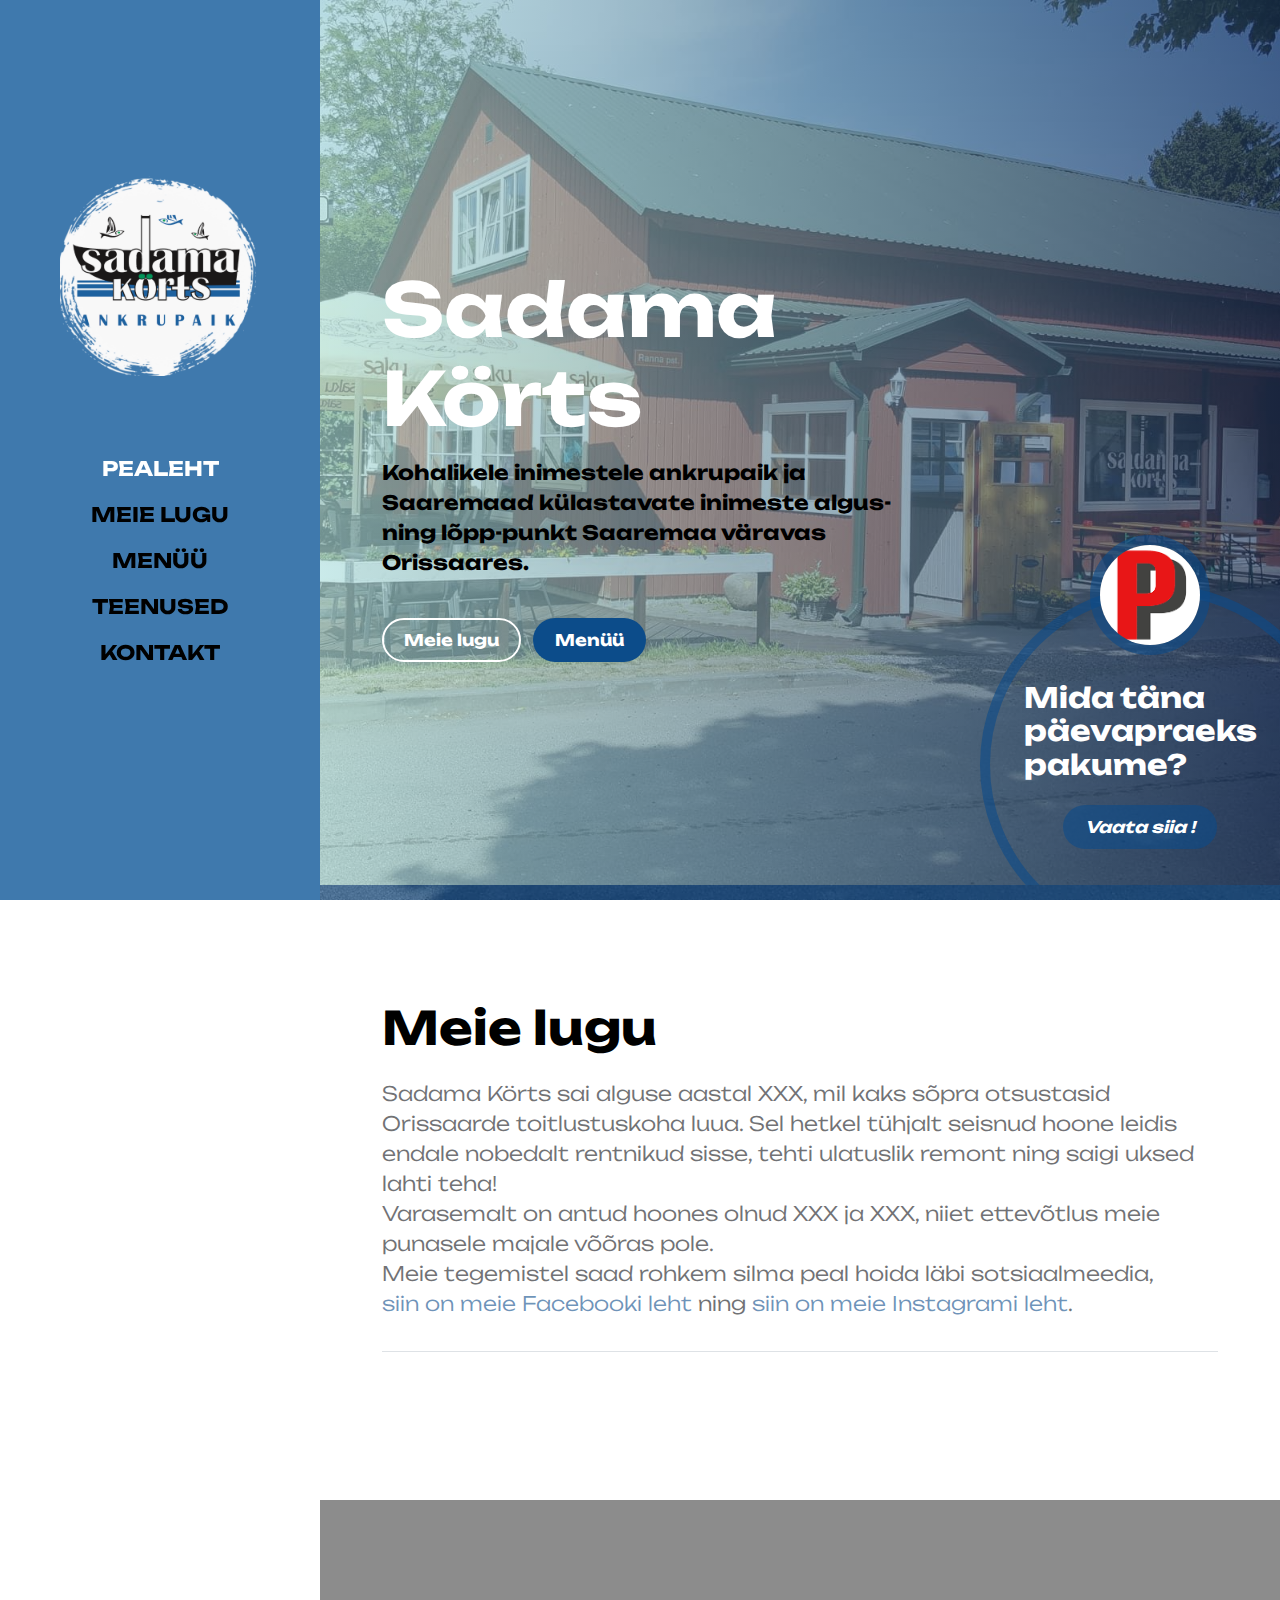
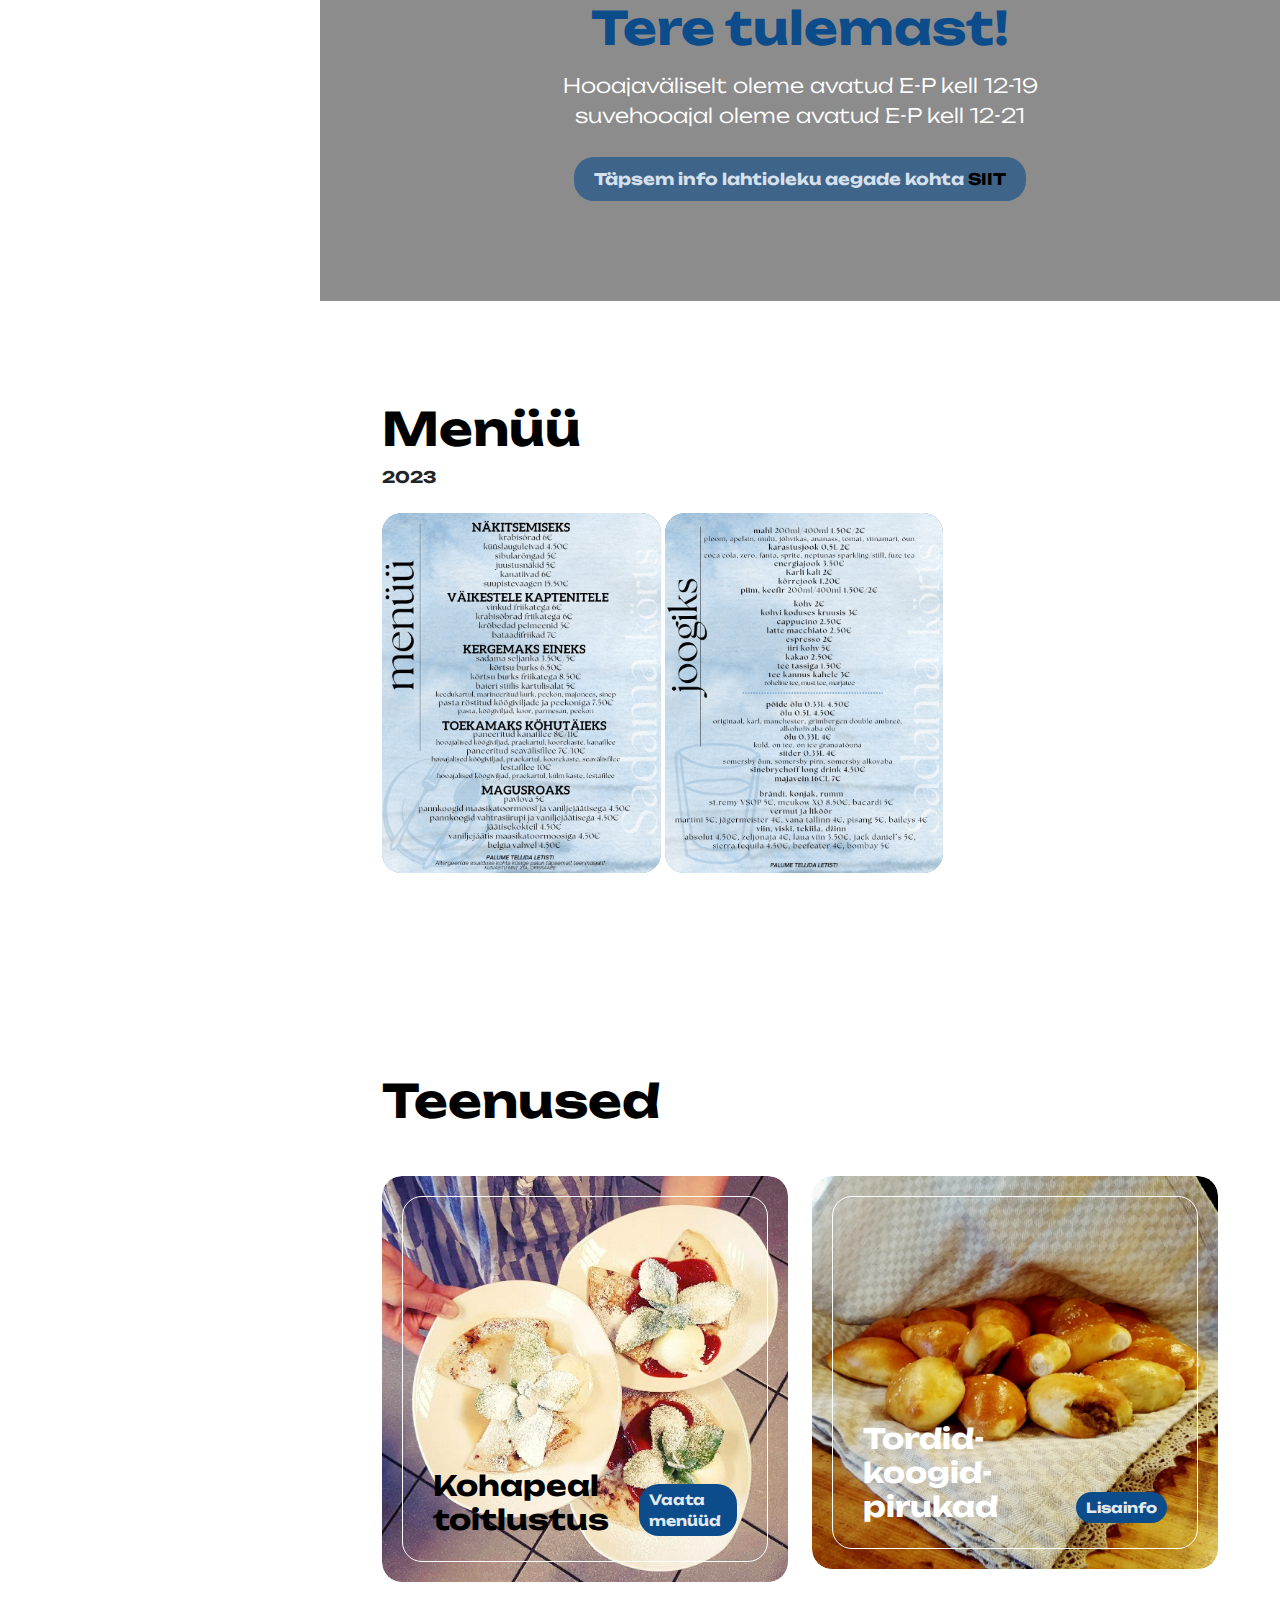
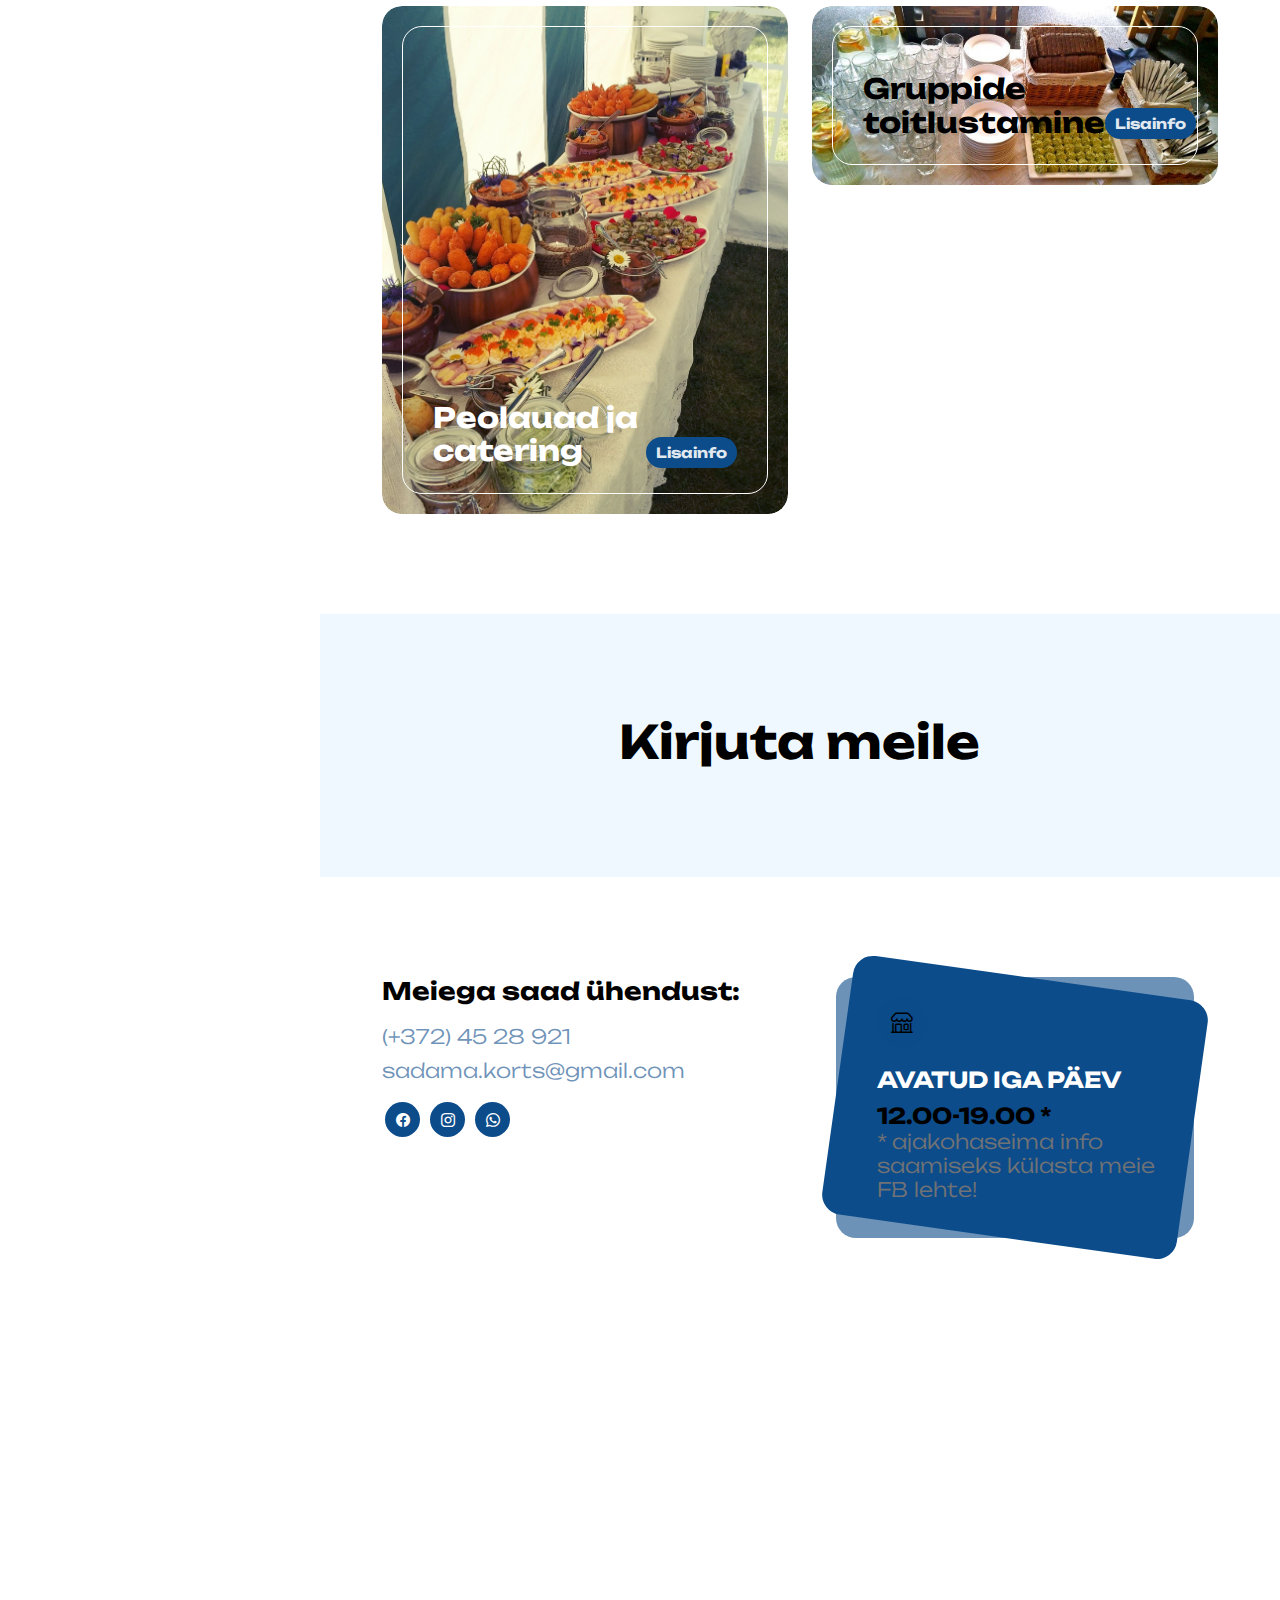
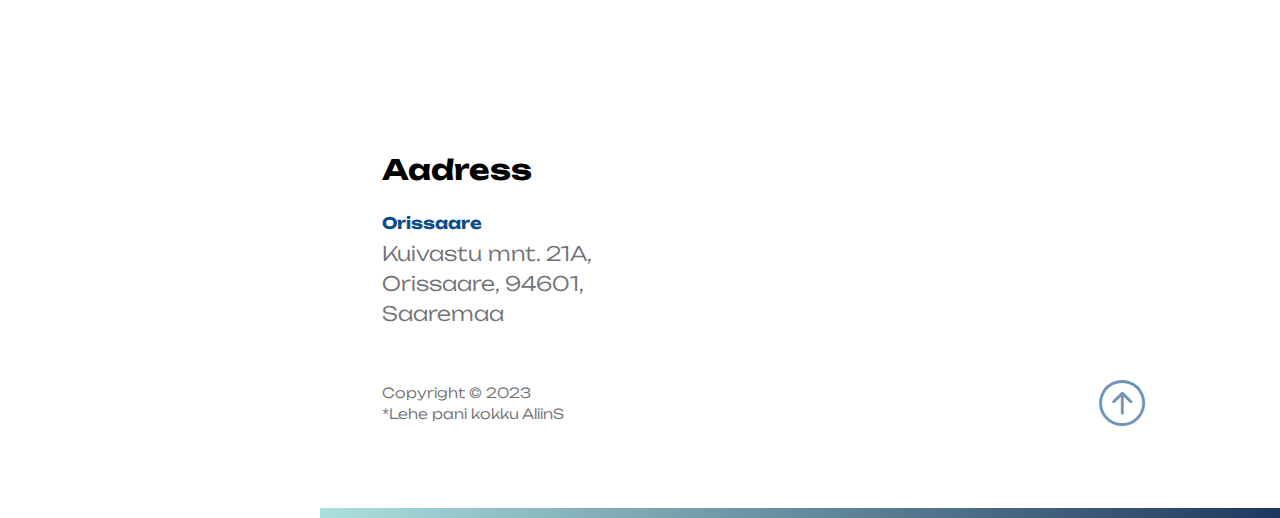
==== commit e2db427d: "updated" ====
--- a/index.html
+++ b/index.html
@@ -50,12 +50,13 @@
                             </li>
 
                             <li class="nav-item">
-                                <a class="nav-link click-scroll" href="#section_3">Teenused</a>
+                                <a class="nav-link click-scroll" href="#section_3">Menüü</a>
                             </li>
 
                             <li class="nav-item">
-                                <a class="nav-link click-scroll" href="#section_4">Menüü</a>
+                                <a class="nav-link click-scroll" href="#section_4">Teenused</a>
                             </li>
+
 
                             <li class="nav-item">
                                 <a class="nav-link click-scroll" href="#section_5">Kontakt</a>
@@ -77,6 +78,9 @@
                                         <a class="btn custom-btn custom-border-btn custom-btn-bg-white smoothscroll me-2 mb-2" href="#section_2">Meie lugu</a>
 
                                         <a class="btn custom-btn smoothscroll mb-2" href="#section_4">Menüü</a>
+                                        <div class="hdnmb">
+                                            <a class="btn custom-btn smoothscroll mb-2" href="#https://www.paevapraad.ee/kuressaare/orissaare/sadama-korts" target="_blank">Päevapraad</a>
+                                        </div>
                                     </div>
                                 </div>
                             </div>
@@ -177,69 +181,10 @@
                     </section>
 
 
-                    <section class="services-section section-padding" id="section_3">
-                        <div class="container">
-                            <div class="row">
-
-                                <div class="col-lg-12 col-12">
-                                    <h2 class="mb-5">Teenused</h2>
-                                </div>
-
-                                <div class="col-lg-6 col-12 mb-4">
-                                    <div class="services-thumb">
-                                        <img src="images/onsite_food.jpg" class="services-image img-fluid" alt="">
-
-                                        <div class="services-info d-flex align-items-end">
-                                            <h4 class="mb-0">Kohapeal toitlustus</h4>
-
-                                            <strong class="services-thumb-price"><a href="#section_4" class="infobutton"> Vaata menüüd</a></strong>
-                                        </div>
-                                    </div>
-                                </div>
-
-                                <div class="col-lg-6 col-12 mb-4">
-                                    <div class="services-thumb">
-                                        <img src="images/catering4.jpg" class="services-image img-fluid" alt="">
-
-                                        <div class="services-info d-flex align-items-end">
-                                            <h4 class="mb-0">Peolauad ja <br> gruppide toitlustamine</h4>
-
-                                            <strong class="services-thumb-price"><a href="groups.html" class="infobutton">Lisainfo</a></strong>
-                                        </div>
-                                    </div>
-                                </div>
-
-                                <div class="col-lg-6 col-12 mb-4 mb-lg-0">
-                                    <div class="services-thumb">
-                                        <img src="images/catering.jpg" class="services-image img-fluid" alt="">
-
-                                        <div class="services-info d-flex align-items-end">
-                                            <h4 class="mb-0">Catering</h4>
-
-                                            <strong class="services-thumb-price"><a href="catering.html" class="infobutton">Lisainfo</a></strong>
-                                        </div>
-                                    </div>
-                                </div>
-
-                                <div class="col-lg-6 col-12">
-                                    <div class="services-thumb">
-                                        <img src="images/piroshki.jpg" class="services-image img-fluid" alt="">
-
-                                        <div class="services-info d-flex align-items-end">
-                                            <h4 class="mb-0">Tordid-koogid-pirukad</h4>
-
-                                            <strong class="services-thumb-price"><a href="cakes.html" class="infobutton">Lisainfo</a></strong>
-                                        </div>
-                                    </div>
-                                </div>
-
-                            </div>
-                        </div>
-                    </section>
-
                     
-
-                    <section class="price-list-section section-padding" id="section_4">
+                    
+
+                    <section class="price-list-section section-padding" id="section_3">
                         <div class="container">
                             <div class="row">
 
@@ -268,6 +213,72 @@
                             </div>
                         </div>
                     </section>
+
+
+                    <section class="services-section section-padding" id="section_4">
+                        <div class="container">
+                            <div class="row">
+
+                                <div class="col-lg-12 col-12">
+                                    <h2 class="mb-5">Teenused</h2>
+                                </div>
+
+                                <div class="col-lg-6 col-12 mb-4">
+                                    <div class="services-thumb">
+                                        <img src="images/onsite_food.jpg" class="services-image img-fluid" alt="">
+
+                                        <div class="services-info d-flex align-items-end">
+                                            <h4 class="mb-0 text-black">Kohapeal toitlustus</h4>
+
+                                            <strong class="services-thumb-price"><a href="#section_3" class="infobutton"> Vaata menüüd</a></strong>
+                                        </div>
+                                    </div>
+                                </div>
+
+                                <div class="col-lg-6 col-12">
+                                    <div class="services-thumb">
+                                        <img src="images/piroshki.jpg" class="services-image img-fluid" alt="">
+
+                                        <div class="services-info d-flex align-items-end">
+                                            <h4 class="mb-0">Tordid-koogid-pirukad</h4>
+
+                                            <strong class="services-thumb-price"><a href="cakes.html" class="infobutton">Lisainfo</a></strong>
+                                        </div>
+                                    </div>
+                                </div>
+
+                                
+
+                                <div class="col-lg-6 col-12 mb-4 mb-lg-0">
+                                    <div class="services-thumb">
+                                        <img src="images/catering.jpg" class="services-image img-fluid" alt="">
+
+                                        <div class="services-info d-flex align-items-end">
+                                            <h4 class="mb-0">Peolauad ja <br>catering</h4>
+
+                                            <strong class="services-thumb-price"><a href="catering.html" class="infobutton">Lisainfo</a></strong>
+                                        </div>
+                                    </div>
+                                </div>
+
+                                <div class="col-lg-6 col-12 mb-4">
+                                    <div class="services-thumb">
+                                        <img src="images/sadamakorts_selfservicetable.jpg" class="services-image img-fluid" alt="">
+
+                                        <div class="services-info d-flex align-items-end">
+                                            <h4 class="mb-0 text-black">Gruppide toitlustamine</h4>
+
+                                            <strong class="services-thumb-price"><a href="groups.html" class="infobutton">Lisainfo</a></strong>
+                                        </div>
+                                    </div>
+                                </div>
+
+                                
+
+                            </div>
+                        </div>
+                    </section>
+
 
 
                 <section class="contact-section" id="section_5">
--- a/css/sadama-tavern.css
+++ b/css/sadama-tavern.css
@@ -30,7 +30,7 @@
   margin: auto;
   display: block;
   width: 75%;
-  max-width: 75%;
+  max-width: 48%;
 }
 
 /* Caption of Modal Image */
@@ -452,6 +452,15 @@
 /*---------------------------------------
   HERO        
 -----------------------------------------*/
+
+
+
+@media only screen and (min-width: 767px) {
+  .hdnmb {
+    display: none;
+  }
+}
+
 .hero-section {
   background-image: url('../images/sadamakorts_summer.jpg');
   background-repeat: no-repeat;
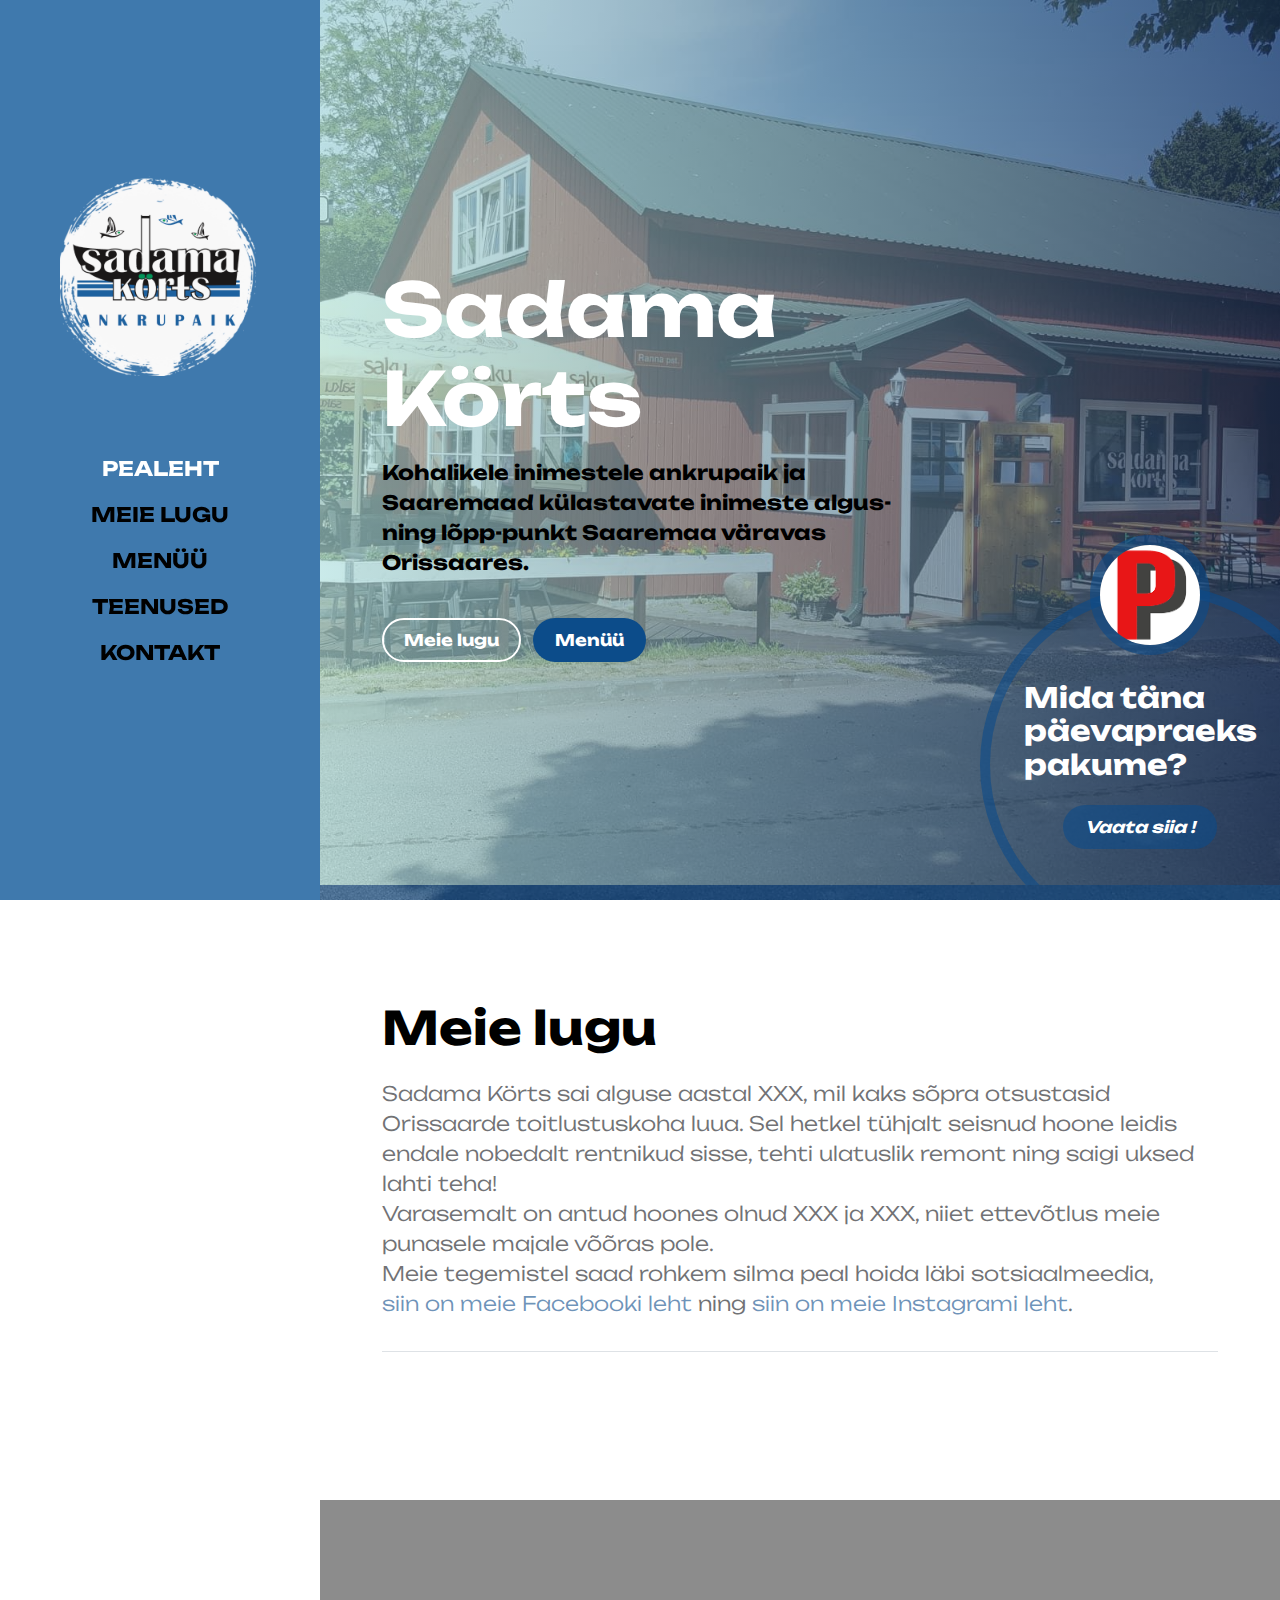
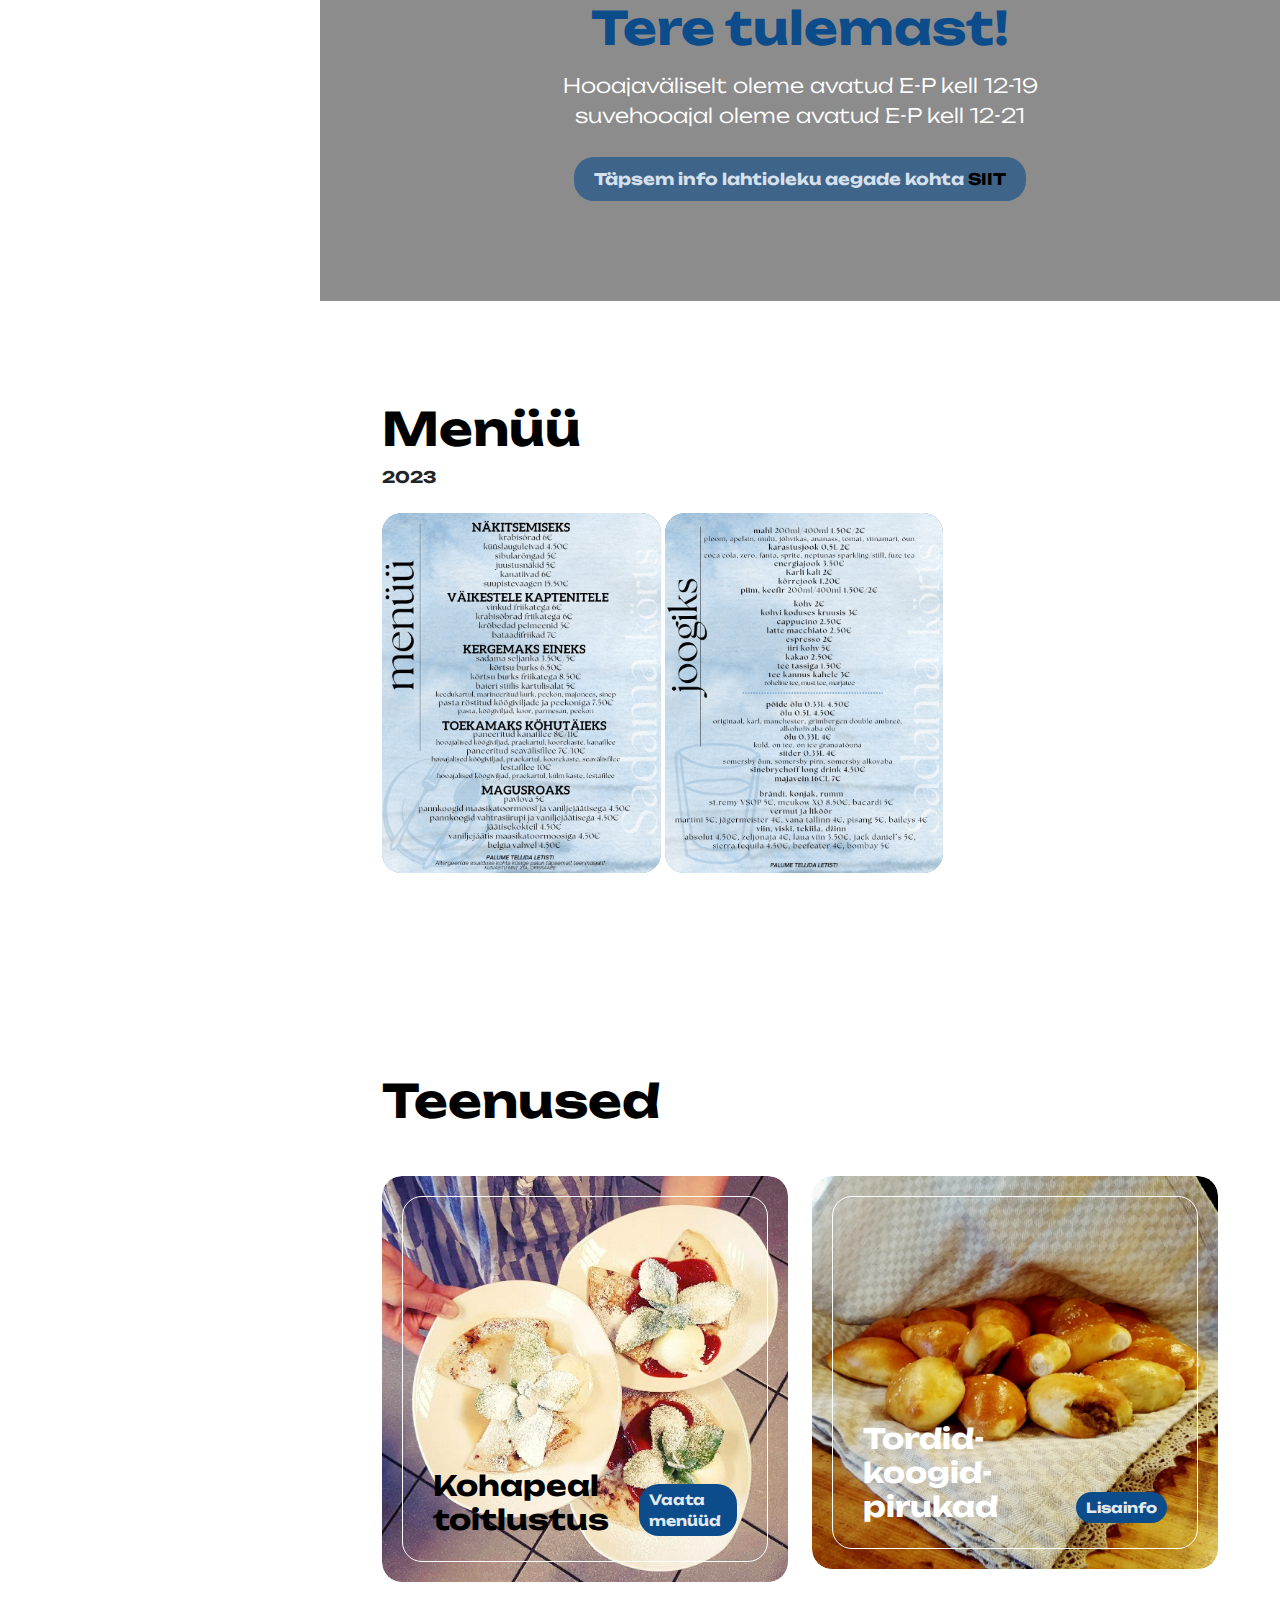
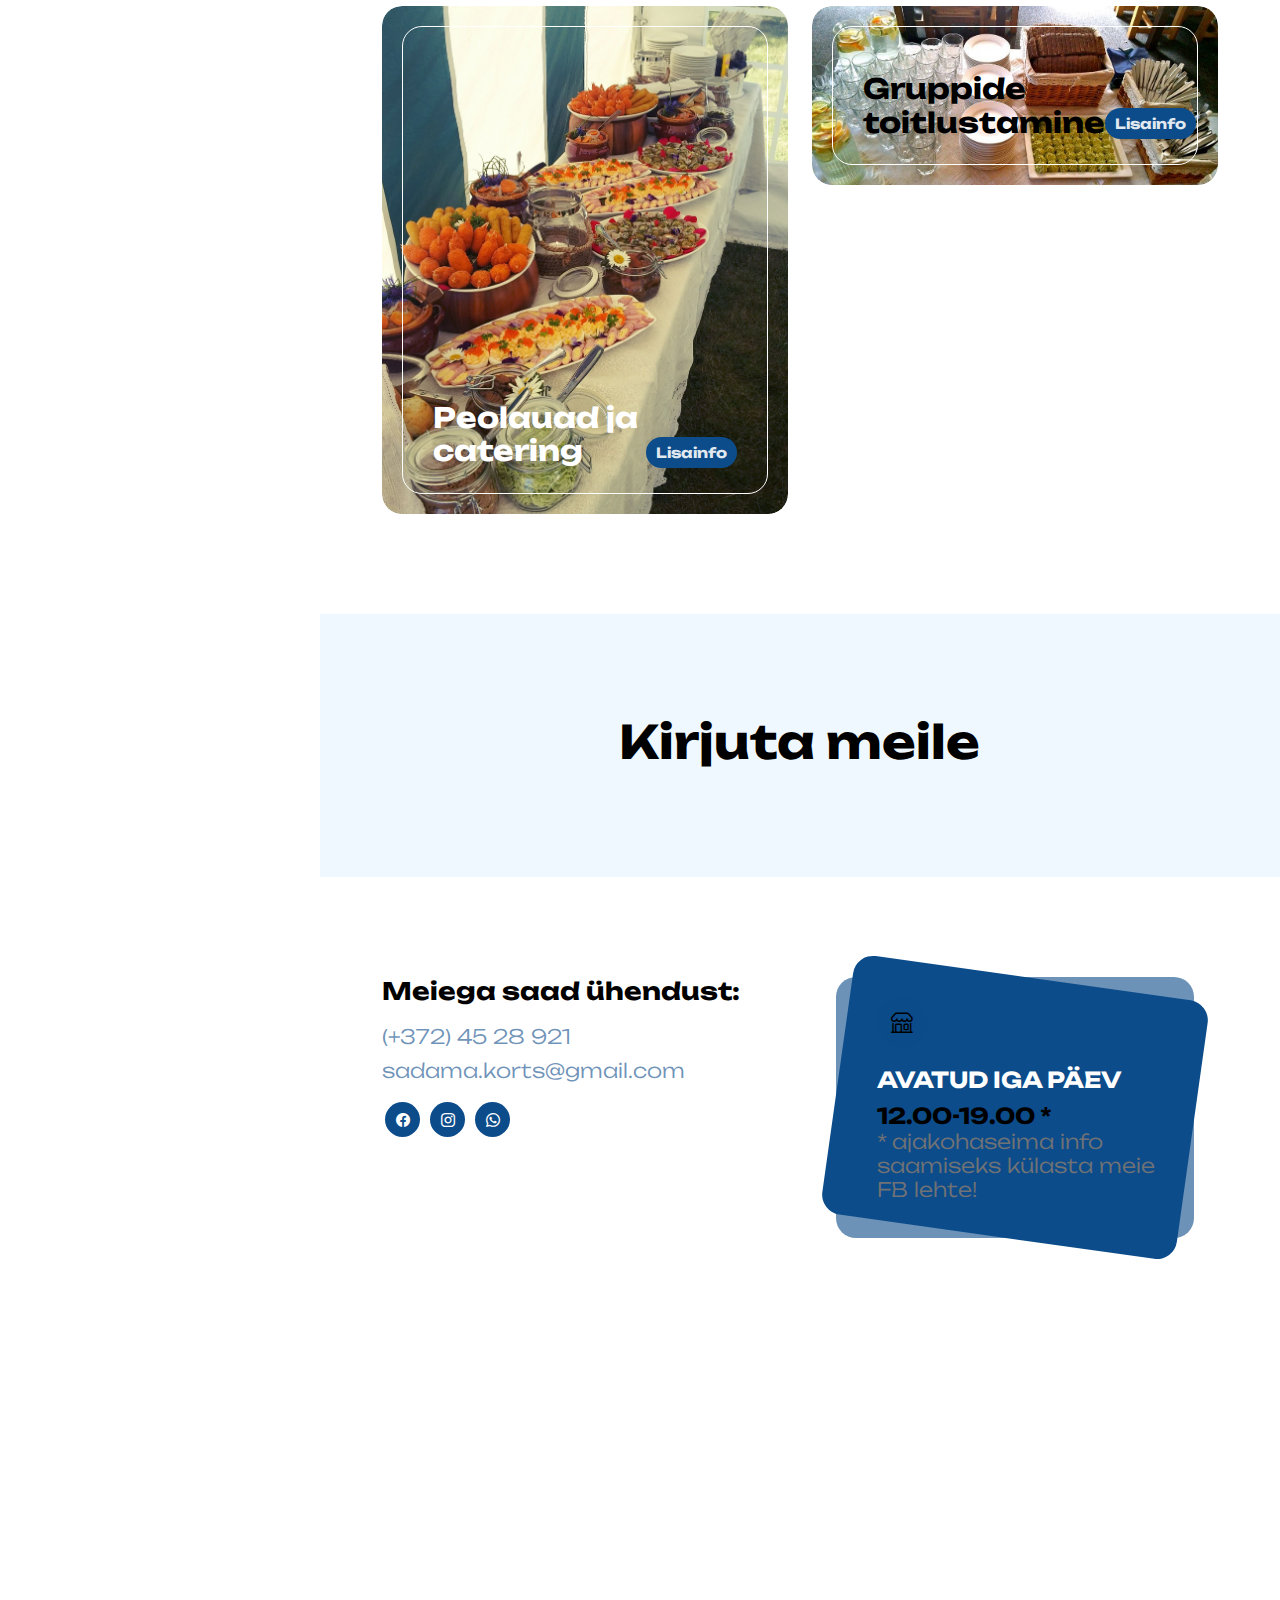
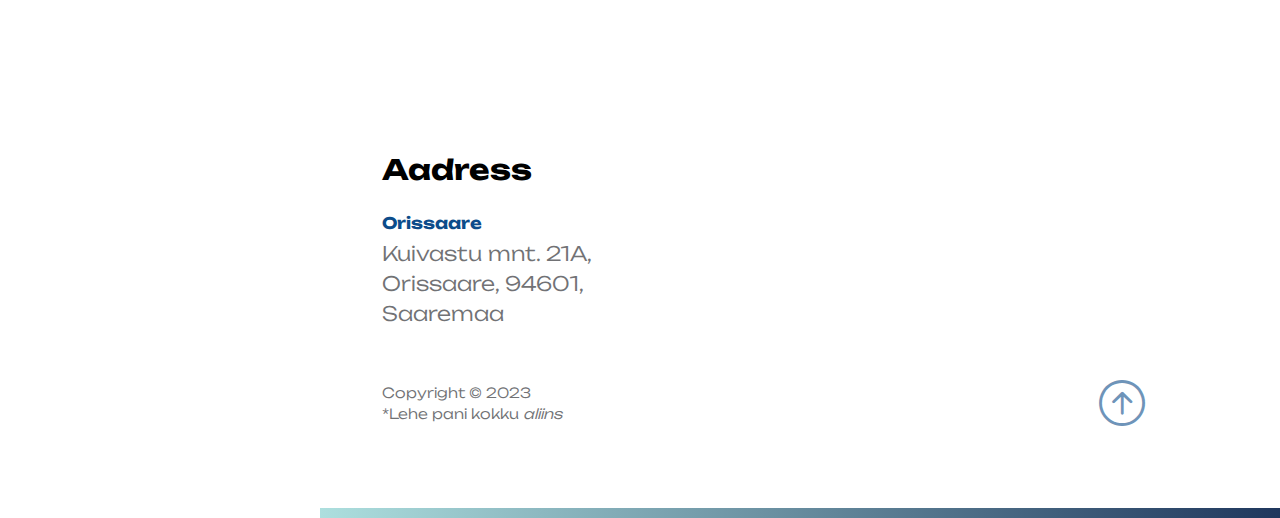
==== commit f4f87345: "upd" ====
--- a/index.html
+++ b/index.html
@@ -377,7 +377,7 @@
                             <div class="row align-items-center">
 
                                 <div class="col-lg-8 col-12 mt-4">
-                                    <p class="copyright-text mb-0">Copyright © 2023 <br> *Lehe pani kokku AliinS
+                                    <p class="copyright-text mb-0">Copyright © 2023 <br> *Lehe pani kokku <em>aliins</em>
                                 </div>
 
                                 <div class="col-lg-2 col-md-3 col-3 mt-lg-4 ms-auto">
